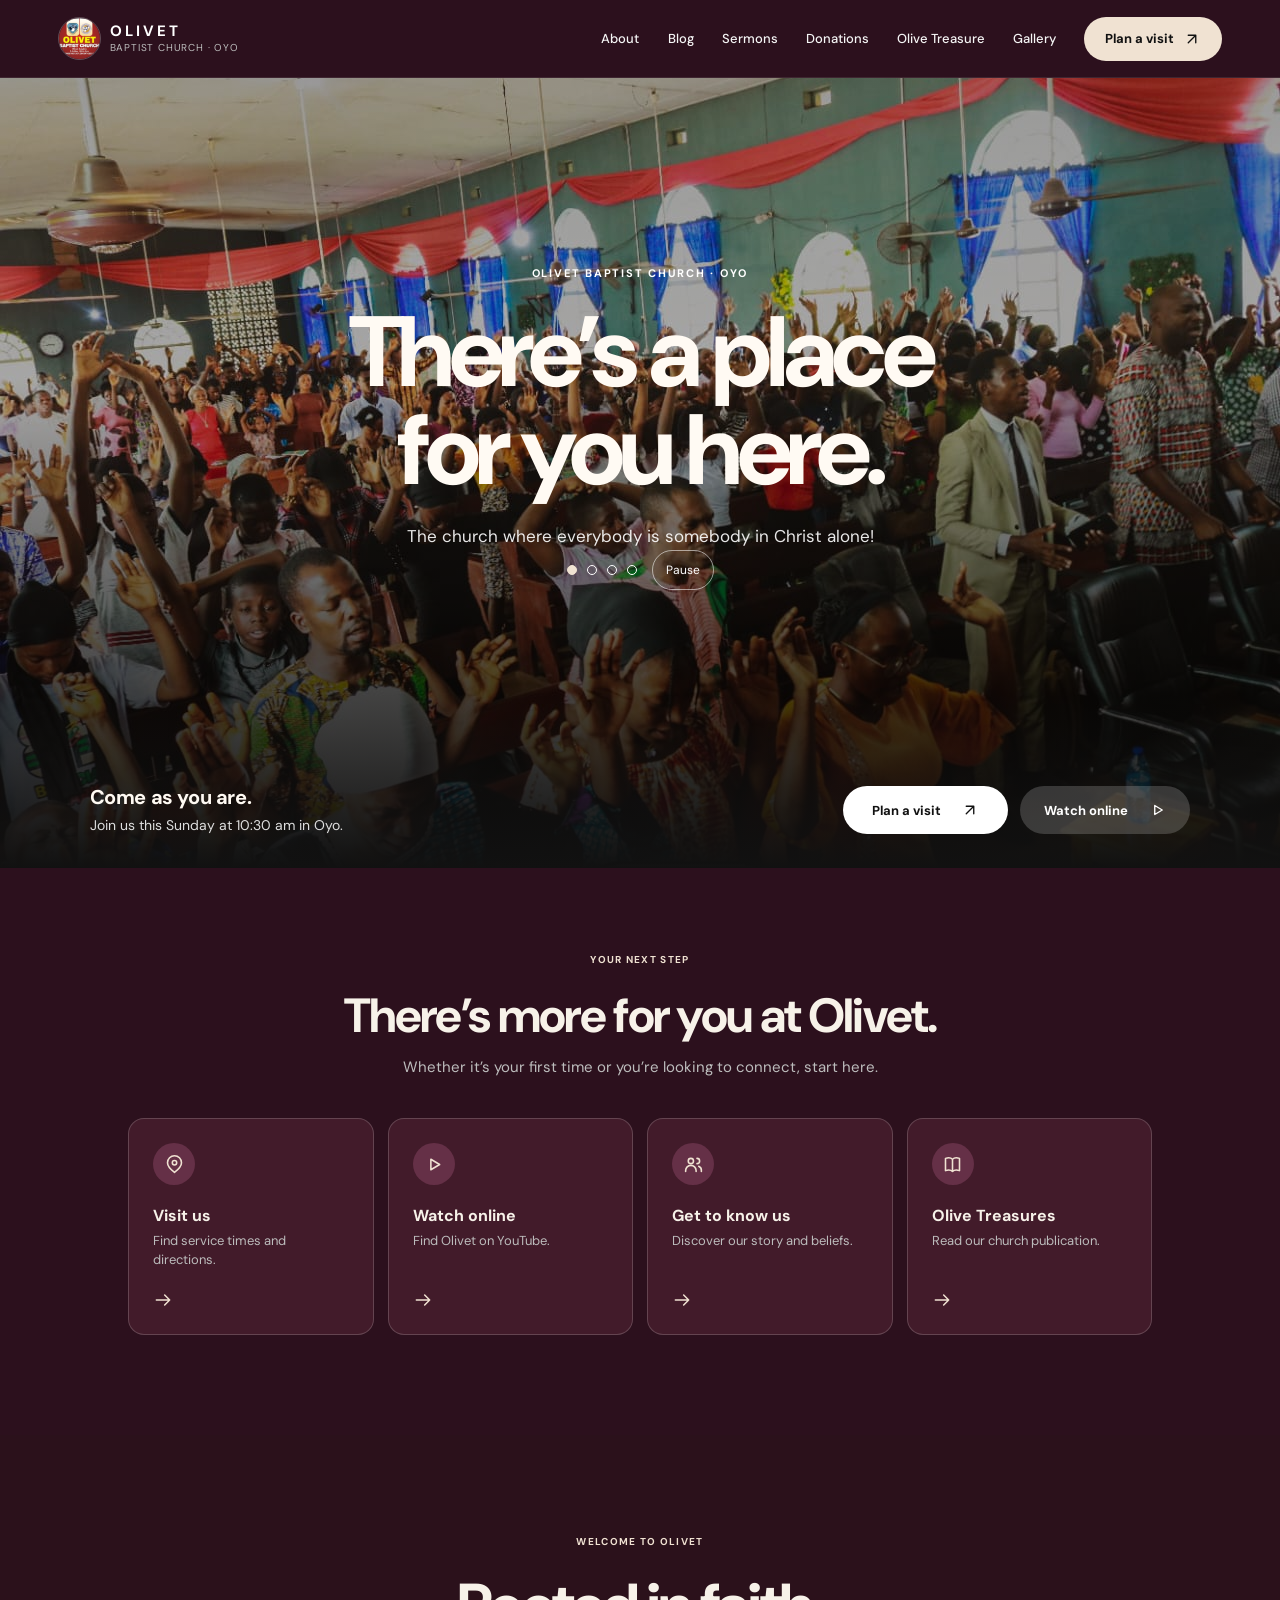
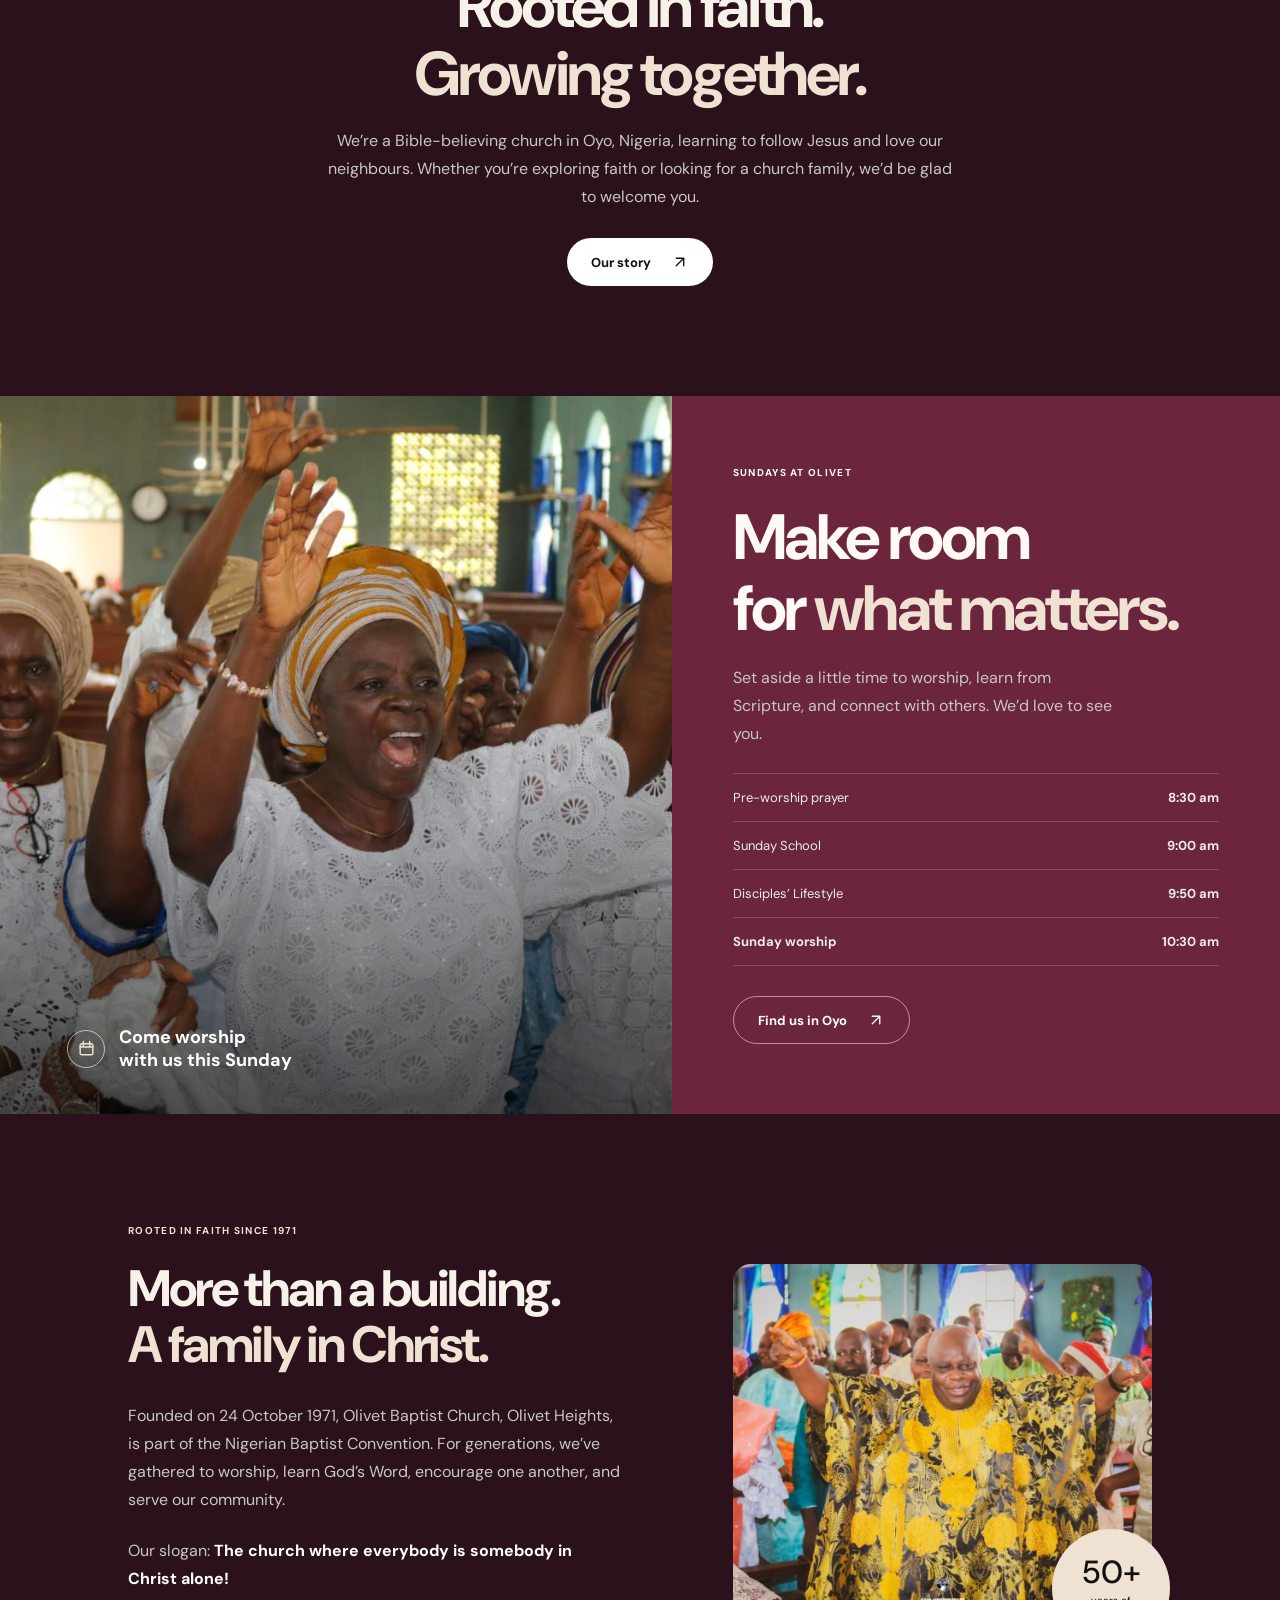
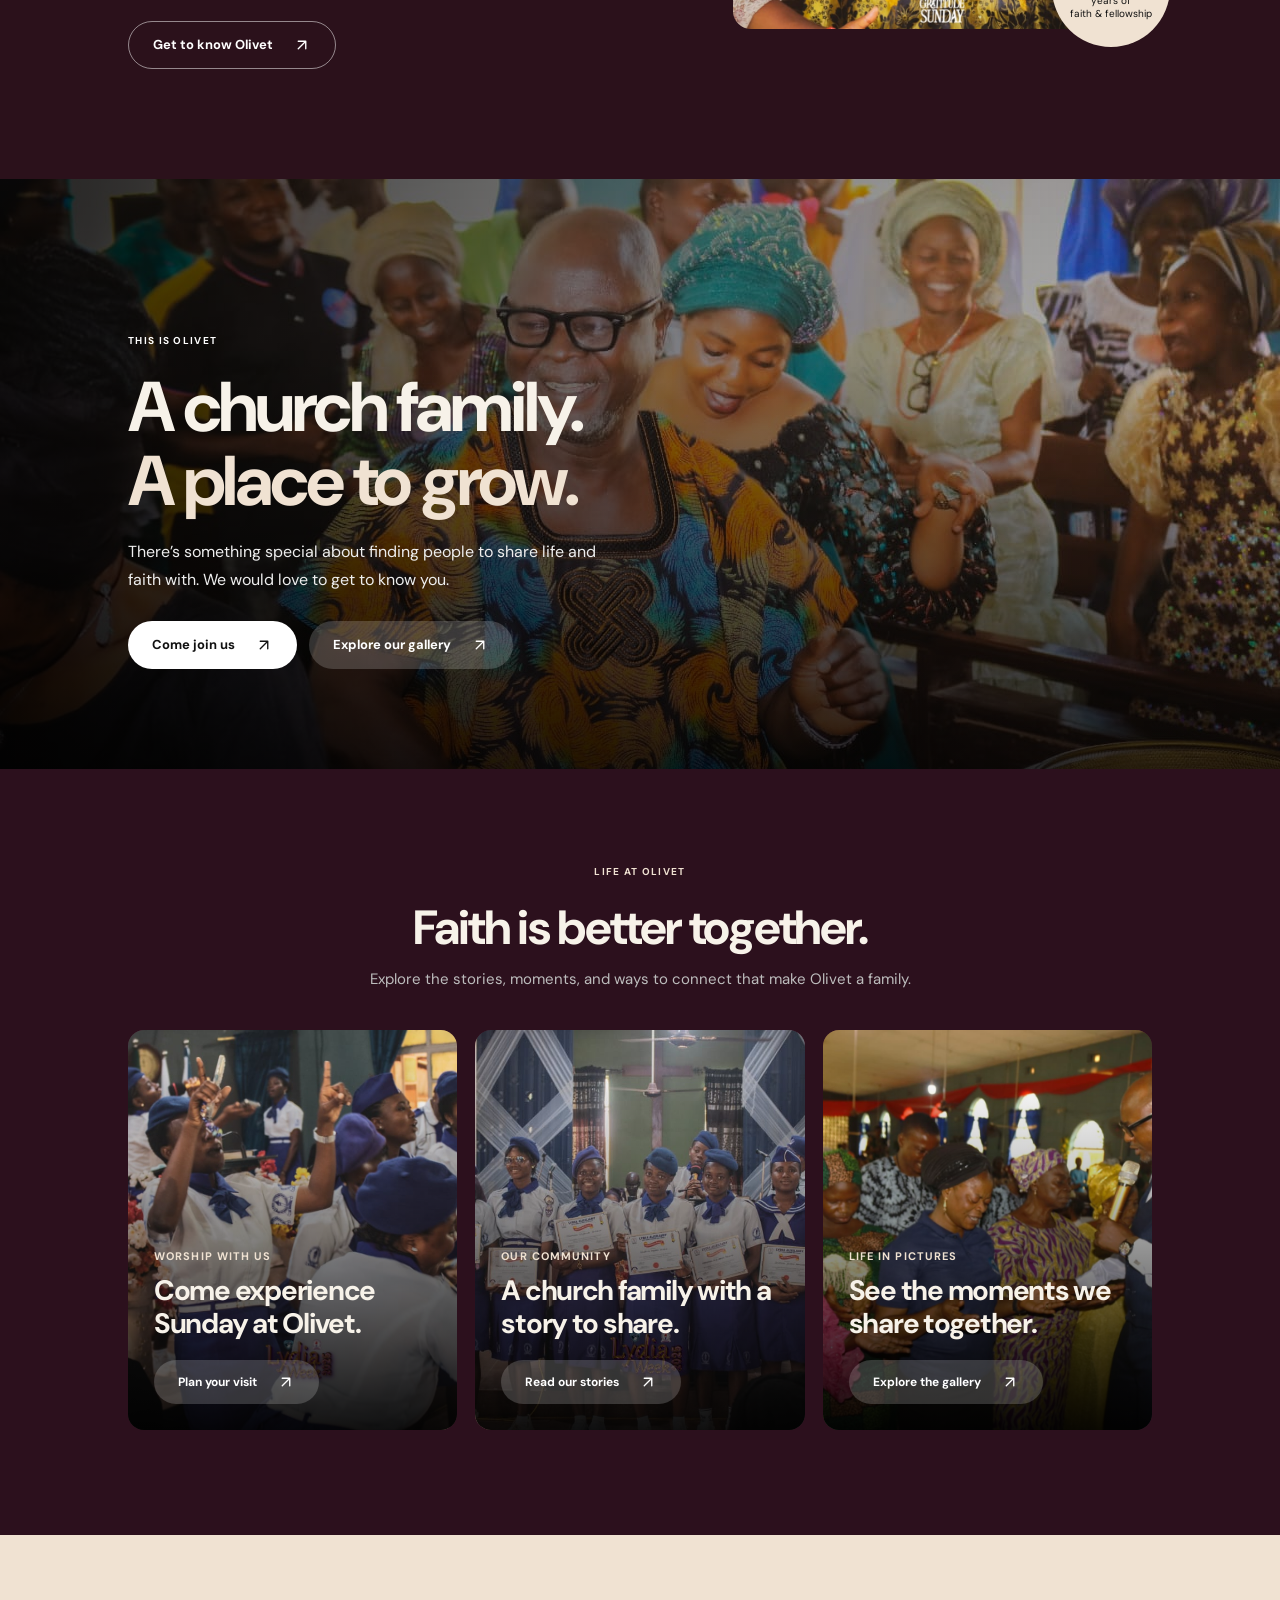
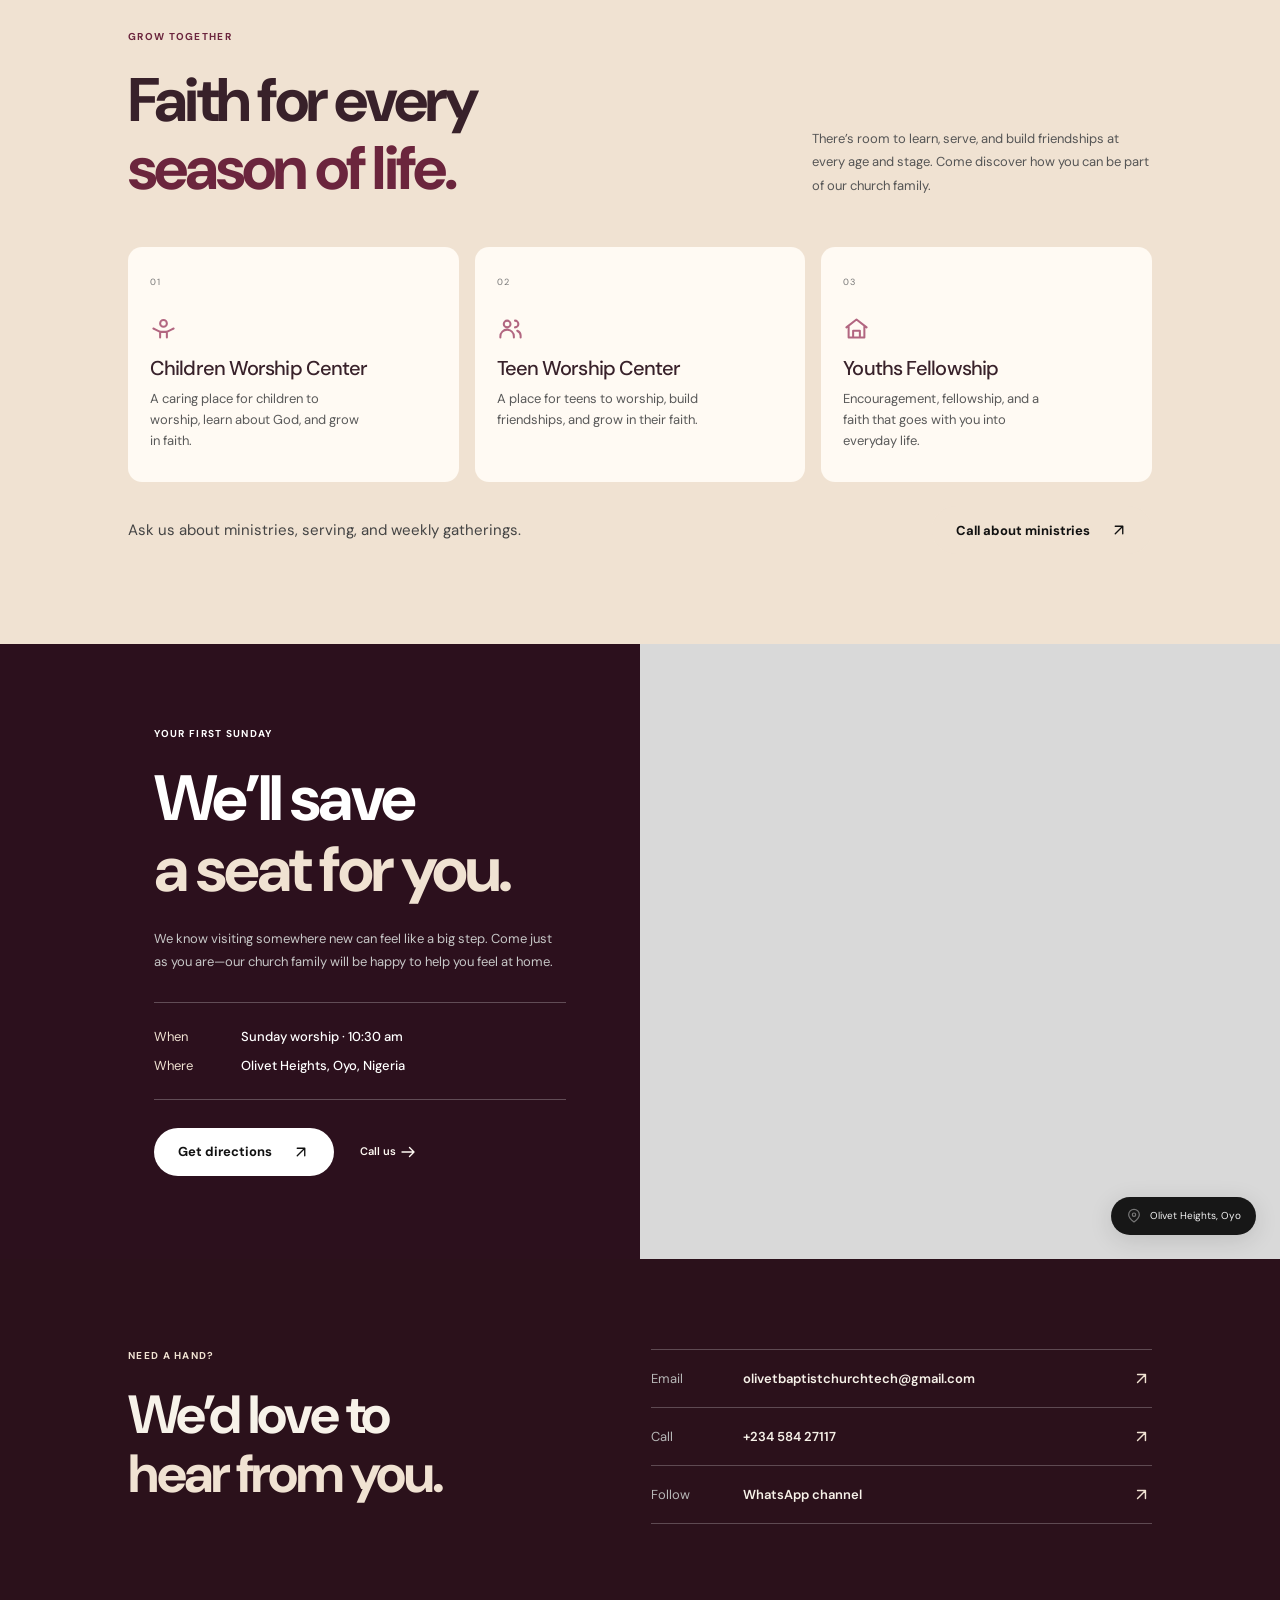
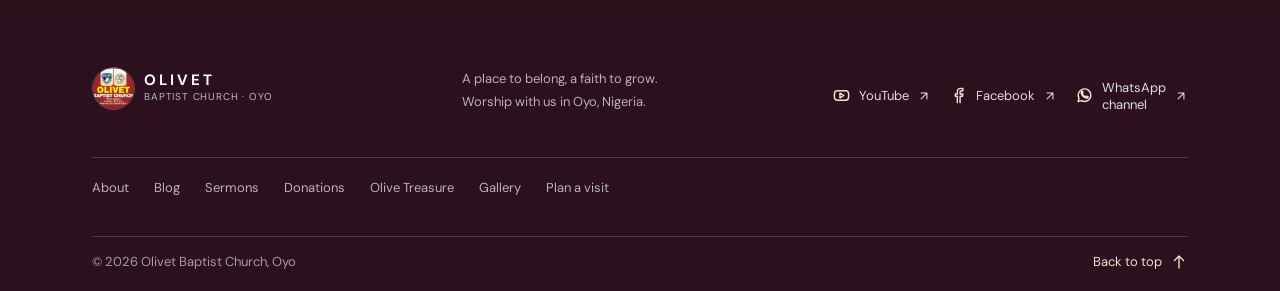
==== index.html @ 62cd2764 "Add automatic photo carousels Co-authored-by: Copilot <223556219+Copilot@users.noreply.github.com>" ====
<!doctype html>
<html lang="en">
  <head>
    <meta charset="utf-8">
    <meta name="viewport" content="width=device-width, initial-scale=1">
    <meta name="theme-color" content="#431729">
    <meta name="description" content="A place to belong and a faith to grow. Join Olivet Baptist Church, Oyo, for worship, fellowship, and the hope of Jesus Christ.">
    <title>Olivet Baptist Church | Oyo</title>
    <link rel="preconnect" href="https://fonts.googleapis.com">
    <link rel="preconnect" href="https://fonts.gstatic.com" crossorigin>
    <link href="https://fonts.googleapis.com/css2?family=DM+Sans:wght@400;500;600;700&family=Playfair+Display:wght@500;600;700&display=swap" rel="stylesheet">
    <link rel="stylesheet" href="styles.css">
    <script src="script.js" defer></script>
  </head>
  <body>
    <a class="skip-link" href="#main">Skip to content</a>
    <div class="topline">
      <p>Olivet Heights, Oyo, Nigeria</p>
      <a href="https://www.youtube.com/@olivetbaptistchurchoyo" target="_blank" rel="noreferrer">Watch us on YouTube <svg class="icon icon-arrow-up-right" viewBox="0 0 24 24" fill="none" stroke="currentColor" stroke-width="1.8" stroke-linecap="round" stroke-linejoin="round" aria-hidden="true" focusable="false"><path d="M7 17 17 7M7 7h10v10"/></svg></a>
    </div>

    <header class="site-header">
      <a class="brand" href="index.html" aria-label="Olivet Baptist Church home">
        <img class="brand-logo" src="assets/cropped-Olivetlogo.jpeg" alt="">
        <span class="brand-name"><strong>OLIVET</strong><small>BAPTIST CHURCH · OYO</small></span>
      </a>

      <button class="menu-toggle" type="button" aria-expanded="false" aria-controls="primary-navigation">
        <span class="menu-toggle-label">Menu</span>
        <span class="menu-icon" aria-hidden="true"><svg class="icon icon-menu" viewBox="0 0 24 24" fill="none" stroke="currentColor" stroke-width="1.8" stroke-linecap="round" stroke-linejoin="round" aria-hidden="true" focusable="false"><path d="M4 8h16M4 16h16"/></svg><svg class="icon icon-close" viewBox="0 0 24 24" fill="none" stroke="currentColor" stroke-width="1.8" stroke-linecap="round" stroke-linejoin="round" aria-hidden="true" focusable="false"><path d="m6 6 12 12M18 6 6 18"/></svg></span>
      </button>

      <nav class="navigation" id="primary-navigation" aria-label="Main navigation">
        <a href="about.html">About</a>
        <a href="blog.html">Blog</a>
        <a href="sermons.html">Sermons</a>
        <a href="donations.html">Donations</a>
        <a href="olive-treasure.html">Olive Treasure</a>
        <a href="gallery.html">Gallery</a>
        <a class="nav-visit" href="visit.html">Plan a visit <svg class="icon icon-arrow-up-right" viewBox="0 0 24 24" fill="none" stroke="currentColor" stroke-width="1.8" stroke-linecap="round" stroke-linejoin="round" aria-hidden="true" focusable="false"><path d="M7 17 17 7M7 7h10v10"/></svg></a>
      </nav>
    </header>

    <main id="main">
      <section class="hero" id="home" aria-labelledby="hero-title">
        <img class="hero-image is-active" src="assets/IMG-20260530-WA0041.jpg" alt="The congregation gathered in worship at Olivet Baptist Church" fetchpriority="high">
        <img class="hero-image" src="assets/IMG-20260530-WA0027-2.jpg" alt="Olivet Baptist Church members worshipping together" loading="lazy" aria-hidden="true">
        <img class="hero-image" src="assets/IMG-20260530-WA0043.jpg" alt="Church members sharing a joyful moment together" loading="lazy" aria-hidden="true">
        <img class="hero-image" src="assets/IMG-20260530-WA0036.jpg" alt="Members of Olivet Baptist Church gathered in fellowship" loading="lazy" aria-hidden="true">
        <div class="hero-shade"></div>
        <div class="hero-content">
          <p class="hero-kicker">Olivet Baptist Church · Oyo</p>
          <h1 id="hero-title">There’s a place<br>for you here.</h1>
          <p class="hero-copy">The church where everybody is somebody in Christ alone!</p>
          <div class="hero-carousel-controls" role="group" aria-label="Featured photos">
            <button type="button" class="hero-slide-button" data-hero-slide="0" aria-label="Show photo 1 of 4" aria-pressed="true"></button>
            <button type="button" class="hero-slide-button" data-hero-slide="1" aria-label="Show photo 2 of 4" aria-pressed="false"></button>
            <button type="button" class="hero-slide-button" data-hero-slide="2" aria-label="Show photo 3 of 4" aria-pressed="false"></button>
            <button type="button" class="hero-slide-button" data-hero-slide="3" aria-label="Show photo 4 of 4" aria-pressed="false"></button>
            <button type="button" class="hero-carousel-toggle" aria-label="Pause photo rotation">Pause</button>
          </div>
        </div>
        <div class="hero-bottom">
          <div class="hero-bottom-copy"><strong>Come as you are.</strong><span>Join us this Sunday at 10:30 am in Oyo.</span></div>
          <div class="hero-actions">
            <a class="button button-light" href="visit.html">Plan a visit <svg class="icon icon-arrow-up-right" viewBox="0 0 24 24" fill="none" stroke="currentColor" stroke-width="1.8" stroke-linecap="round" stroke-linejoin="round" aria-hidden="true" focusable="false"><path d="M7 17 17 7M7 7h10v10"/></svg></a>
            <a class="button button-glass" href="sermons.html">Watch online <svg class="icon icon-play" viewBox="0 0 24 24" fill="none" stroke="currentColor" stroke-width="1.8" stroke-linecap="round" stroke-linejoin="round" aria-hidden="true" focusable="false"><path d="m9 6 10 6-10 6z"/></svg></a>
          </div>
        </div>
      </section>

      <section class="next-steps section-wrap" aria-labelledby="next-steps-title">
        <div class="next-steps-heading">
          <p class="eyebrow"><span></span> Your next step</p>
          <h2 id="next-steps-title">There’s more for you at Olivet.</h2>
          <p>Whether it’s your first time or you’re looking to connect, start here.</p>
        </div>
        <div class="next-steps-grid">
          <a class="step-card" href="visit.html">
            <span class="step-icon" aria-hidden="true"><svg class="icon icon-pin" viewBox="0 0 24 24" fill="none" stroke="currentColor" stroke-width="1.8" stroke-linecap="round" stroke-linejoin="round" aria-hidden="true" focusable="false"><path d="M20 10c0 5-8 11-8 11S4 15 4 10a8 8 0 1 1 16 0Z"/><circle cx="12" cy="10" r="2.5"/></svg></span>
            <span><strong>Visit us</strong><small>Find service times and directions.</small></span>
            <svg class="icon icon-arrow-right step-arrow" viewBox="0 0 24 24" fill="none" stroke="currentColor" stroke-width="1.8" stroke-linecap="round" stroke-linejoin="round" aria-hidden="true" focusable="false"><path d="M4 12h16M14 6l6 6-6 6"/></svg>
          </a>
          <a class="step-card" href="sermons.html">
            <span class="step-icon" aria-hidden="true"><svg class="icon icon-play" viewBox="0 0 24 24" fill="none" stroke="currentColor" stroke-width="1.8" stroke-linecap="round" stroke-linejoin="round" aria-hidden="true" focusable="false"><path d="m9 6 10 6-10 6z"/></svg></span>
            <span><strong>Watch online</strong><small>Find Olivet on YouTube.</small></span>
            <svg class="icon icon-arrow-right step-arrow" viewBox="0 0 24 24" fill="none" stroke="currentColor" stroke-width="1.8" stroke-linecap="round" stroke-linejoin="round" aria-hidden="true" focusable="false"><path d="M4 12h16M14 6l6 6-6 6"/></svg>
          </a>
          <a class="step-card" href="about.html">
            <span class="step-icon" aria-hidden="true"><svg class="icon icon-users" viewBox="0 0 24 24" fill="none" stroke="currentColor" stroke-width="1.8" stroke-linecap="round" stroke-linejoin="round" aria-hidden="true" focusable="false"><circle cx="9" cy="8" r="3"/><path d="M3 20v-1a6 6 0 0 1 12 0v1M16 5a3 3 0 0 1 0 6m2 3a5 5 0 0 1 3 5v1"/></svg></span>
            <span><strong>Get to know us</strong><small>Discover our story and beliefs.</small></span>
            <svg class="icon icon-arrow-right step-arrow" viewBox="0 0 24 24" fill="none" stroke="currentColor" stroke-width="1.8" stroke-linecap="round" stroke-linejoin="round" aria-hidden="true" focusable="false"><path d="M4 12h16M14 6l6 6-6 6"/></svg>
          </a>
          <a class="step-card" href="olive-treasure.html">
            <span class="step-icon" aria-hidden="true"><svg class="icon icon-book" viewBox="0 0 24 24" fill="none" stroke="currentColor" stroke-width="1.8" stroke-linecap="round" stroke-linejoin="round" aria-hidden="true" focusable="false"><path d="M12 6c-2-2-5-2-8-1v14c3-1 6-1 8 1 2-2 5-2 8-1V5c-3-1-6-1-8 1Zm0 0v14"/></svg></span>
            <span><strong>Olive Treasures</strong><small>Read our church publication.</small></span>
            <svg class="icon icon-arrow-right step-arrow" viewBox="0 0 24 24" fill="none" stroke="currentColor" stroke-width="1.8" stroke-linecap="round" stroke-linejoin="round" aria-hidden="true" focusable="false"><path d="M4 12h16M14 6l6 6-6 6"/></svg>
          </a>
        </div>
      </section>

      <section class="welcome section-wrap" id="welcome">
        <div class="welcome-intro">
          <p class="eyebrow"><span></span> Welcome to Olivet</p>
          <h2 id="welcome-title">Rooted in faith.<br><em>Growing together.</em></h2>
        </div>
        <div class="welcome-copy">
          <p>We’re a Bible-believing church in Oyo, Nigeria, learning to follow Jesus and love our neighbours. Whether you’re exploring faith or looking for a church family, we’d be glad to welcome you.</p>
          <a class="button button-light" href="about.html">Our story <svg class="icon icon-arrow-up-right" viewBox="0 0 24 24" fill="none" stroke="currentColor" stroke-width="1.8" stroke-linecap="round" stroke-linejoin="round" aria-hidden="true" focusable="false"><path d="M7 17 17 7M7 7h10v10"/></svg></a>
        </div>
      </section>

      <section class="gather-section" id="gather">
        <div class="gather-photo">
          <img src="assets/IMG-20260530-WA0027-2.jpg" alt="Church members worshipping together" loading="lazy">
          <div class="photo-note"><span class="note-icon" aria-hidden="true"><svg class="icon icon-calendar" viewBox="0 0 24 24" fill="none" stroke="currentColor" stroke-width="1.8" stroke-linecap="round" stroke-linejoin="round" aria-hidden="true" focusable="false"><rect x="4" y="6" width="16" height="14" rx="2"/><path d="M8 3v6m8-6v6M4 10h16"/></svg></span><span>Come worship<br>with us this Sunday</span></div>
        </div>
        <div class="gather-panel">
          <p class="eyebrow eyebrow-light"><span></span> Sundays at Olivet</p>
          <h2>Make room<br>for <em>what matters.</em></h2>
          <p class="gather-description">Set aside a little time to worship, learn from Scripture, and connect with others. We’d love to see you.</p>
          <div class="schedule-list">
            <div class="schedule-row"><span>Pre-worship prayer</span><time>8:30 am</time></div>
            <div class="schedule-row"><span>Sunday School</span><time>9:00 am</time></div>
            <div class="schedule-row"><span>Disciples’ Lifestyle</span><time>9:50 am</time></div>
            <div class="schedule-row schedule-highlight"><span>Sunday worship</span><time>10:30 am</time></div>
          </div>
          <a class="button button-outline" href="visit.html">Find us in Oyo <svg class="icon icon-arrow-up-right" viewBox="0 0 24 24" fill="none" stroke="currentColor" stroke-width="1.8" stroke-linecap="round" stroke-linejoin="round" aria-hidden="true" focusable="false"><path d="M7 17 17 7M7 7h10v10"/></svg></a>
        </div>
      </section>

      <section class="about section-wrap" id="about">
        <div class="about-copy">
          <p class="eyebrow"><span></span> Rooted in faith since 1971</p>
          <h2>More than a building.<br><em>A family in Christ.</em></h2>
          <p>Founded on 24 October 1971, Olivet Baptist Church, Olivet Heights, is part of the Nigerian Baptist Convention. For generations, we’ve gathered to worship, learn God’s Word, encourage one another, and serve our community.</p>
          <p>Our slogan: <strong>The church where everybody is somebody in Christ alone!</strong></p>
          <a class="button button-outline" href="about.html">Get to know Olivet <svg class="icon icon-arrow-up-right" viewBox="0 0 24 24" fill="none" stroke="currentColor" stroke-width="1.8" stroke-linecap="round" stroke-linejoin="round" aria-hidden="true" focusable="false"><path d="M7 17 17 7M7 7h10v10"/></svg></a>
        </div>
        <div class="about-image-wrap">
          <img src="assets/IMG-20260530-WA0036.jpg" alt="Members of Olivet Baptist Church worshipping together" loading="lazy">
          <div class="since-badge"><strong>50+</strong><span>years of<br>faith &amp; fellowship</span></div>
        </div>
      </section>

      <section class="community-feature" aria-labelledby="community-feature-title">
        <div class="community-feature-image">
          <img src="assets/IMG-20260530-WA0043.jpg" alt="Church members sharing a joyful moment together" loading="lazy">
        </div>
        <div class="community-feature-content">
          <p class="eyebrow eyebrow-light"><span></span> This is Olivet</p>
          <h2 id="community-feature-title">A church family.<br><em>A place to grow.</em></h2>
          <p>There’s something special about finding people to share life and faith with. We would love to get to know you.</p>
          <div class="community-feature-actions">
            <a class="button button-light" href="visit.html">Come join us <svg class="icon icon-arrow-up-right" viewBox="0 0 24 24" fill="none" stroke="currentColor" stroke-width="1.8" stroke-linecap="round" stroke-linejoin="round" aria-hidden="true" focusable="false"><path d="M7 17 17 7M7 7h10v10"/></svg></a>
            <a class="button button-glass" href="gallery.html">Explore our gallery <svg class="icon icon-arrow-up-right" viewBox="0 0 24 24" fill="none" stroke="currentColor" stroke-width="1.8" stroke-linecap="round" stroke-linejoin="round" aria-hidden="true" focusable="false"><path d="M7 17 17 7M7 7h10v10"/></svg></a>
          </div>
        </div>
      </section>

      <section class="discover section-wrap" aria-labelledby="discover-title">
        <div class="discover-heading">
          <p class="eyebrow"><span></span> Life at Olivet</p>
          <h2 id="discover-title">Faith is better together.</h2>
          <p>Explore the stories, moments, and ways to connect that make Olivet a family.</p>
        </div>
        <div class="discover-grid">
          <article class="discover-card">
            <img src="assets/IMG-20260530-WA0029.jpg" alt="" loading="lazy">
            <div class="discover-card-content"><span>Worship with us</span><h3>Come experience Sunday at Olivet.</h3><a class="button button-glass" href="visit.html">Plan your visit <svg class="icon icon-arrow-up-right" viewBox="0 0 24 24" fill="none" stroke="currentColor" stroke-width="1.8" stroke-linecap="round" stroke-linejoin="round" aria-hidden="true" focusable="false"><path d="M7 17 17 7M7 7h10v10"/></svg></a></div>
          </article>
          <article class="discover-card">
            <img src="assets/IMG-20260530-WA0044-1.jpg" alt="" loading="lazy">
            <div class="discover-card-content"><span>Our community</span><h3>A church family with a story to share.</h3><a class="button button-glass" href="blog.html">Read our stories <svg class="icon icon-arrow-up-right" viewBox="0 0 24 24" fill="none" stroke="currentColor" stroke-width="1.8" stroke-linecap="round" stroke-linejoin="round" aria-hidden="true" focusable="false"><path d="M7 17 17 7M7 7h10v10"/></svg></a></div>
          </article>
          <article class="discover-card">
            <img src="assets/IMG-20260530-WA0030.jpg" alt="" loading="lazy">
            <div class="discover-card-content"><span>Life in pictures</span><h3>See the moments we share together.</h3><a class="button button-glass" href="gallery.html">Explore the gallery <svg class="icon icon-arrow-up-right" viewBox="0 0 24 24" fill="none" stroke="currentColor" stroke-width="1.8" stroke-linecap="round" stroke-linejoin="round" aria-hidden="true" focusable="false"><path d="M7 17 17 7M7 7h10v10"/></svg></a></div>
          </article>
        </div>
      </section>

      <section class="ministries-section" id="ministries">
        <div class="section-wrap ministries-inner">
          <div class="ministries-heading">
            <div>
              <p class="eyebrow"><span></span> Grow together</p>
              <h2>Faith for every<br><em>season of life.</em></h2>
            </div>
            <p>There’s room to learn, serve, and build friendships at every age and stage. Come discover how you can be part of our church family.</p>
          </div>
          <div class="ministry-grid">
            <article class="ministry-card"><span class="card-number">01</span><span class="card-symbol" aria-hidden="true"><svg class="icon icon-children" viewBox="0 0 24 24" fill="none" stroke="currentColor" stroke-width="1.8" stroke-linecap="round" stroke-linejoin="round" aria-hidden="true" focusable="false"><circle cx="12" cy="7.5" r="3"/><path d="M5 13l4 2v5m10-7-4 2v5M9 15h6M3 12l2 1m16-1-2 1"/></svg></span><h3>Children Worship Center</h3><p>A caring place for children to worship, learn about God, and grow in faith.</p></article>
            <article class="ministry-card"><span class="card-number">02</span><span class="card-symbol" aria-hidden="true"><svg class="icon icon-users" viewBox="0 0 24 24" fill="none" stroke="currentColor" stroke-width="1.8" stroke-linecap="round" stroke-linejoin="round" aria-hidden="true" focusable="false"><circle cx="9" cy="8" r="3"/><path d="M3 20v-1a6 6 0 0 1 12 0v1M16 5a3 3 0 0 1 0 6m2 3a5 5 0 0 1 3 5v1"/></svg></span><h3>Teen Worship Center</h3><p>A place for teens to worship, build friendships, and grow in their faith.</p></article>
            <article class="ministry-card"><span class="card-number">03</span><span class="card-symbol" aria-hidden="true"><svg class="icon icon-home" viewBox="0 0 24 24" fill="none" stroke="currentColor" stroke-width="1.8" stroke-linecap="round" stroke-linejoin="round" aria-hidden="true" focusable="false"><path d="m3 11 9-7 9 7M5 10v10h14V10M9 20v-6h6v6"/></svg></span><h3>Youths Fellowship</h3><p>Encouragement, fellowship, and a faith that goes with you into everyday life.</p></article>
          </div>
          <div class="ministry-inquiry"><p class="ministry-footnote">Ask us about ministries, serving, and weekly gatherings.</p><a class="button button-dark" href="tel:+23458427117">Call about ministries <svg class="icon icon-arrow-up-right" viewBox="0 0 24 24" fill="none" stroke="currentColor" stroke-width="1.8" stroke-linecap="round" stroke-linejoin="round" aria-hidden="true" focusable="false"><path d="M7 17 17 7M7 7h10v10"/></svg></a></div>
        </div>
      </section>

      <section class="visit-section" id="visit">
        <div class="visit-content">
          <p class="eyebrow eyebrow-light"><span></span> Your first Sunday</p>
          <h2>We’ll save<br><em>a seat for you.</em></h2>
          <p>We know visiting somewhere new can feel like a big step. Come just as you are—our church family will be happy to help you feel at home.</p>
          <div class="visit-details">
            <div><span class="detail-label">When</span><strong>Sunday worship · 10:30 am</strong></div>
            <div><span class="detail-label">Where</span><strong>Olivet Heights, Oyo, Nigeria</strong></div>
          </div>
          <div class="visit-actions">
            <a class="button button-light" href="https://www.google.com/maps/dir/?api=1&destination=7.8212125%2C3.9216406" target="_blank" rel="noreferrer">Get directions <svg class="icon icon-arrow-up-right" viewBox="0 0 24 24" fill="none" stroke="currentColor" stroke-width="1.8" stroke-linecap="round" stroke-linejoin="round" aria-hidden="true" focusable="false"><path d="M7 17 17 7M7 7h10v10"/></svg></a>
            <a class="text-link text-link-light" href="tel:+23458427117">Call us <svg class="icon icon-arrow-right" viewBox="0 0 24 24" fill="none" stroke="currentColor" stroke-width="1.8" stroke-linecap="round" stroke-linejoin="round" aria-hidden="true" focusable="false"><path d="M4 12h16M14 6l6 6-6 6"/></svg></a>
          </div>
        </div>
        <div class="visit-map">
          <iframe title="Map showing Olivet Baptist Church in Oyo, Nigeria" src="https://maps.google.com/maps?q=7.8212125%2C3.9216406&t=&z=15&ie=UTF8&iwloc=&output=embed" loading="lazy" referrerpolicy="no-referrer-when-downgrade"></iframe>
          <span class="map-label"><svg class="icon icon-pin" viewBox="0 0 24 24" fill="none" stroke="currentColor" stroke-width="1.8" stroke-linecap="round" stroke-linejoin="round" aria-hidden="true" focusable="false"><path d="M20 10c0 5-8 11-8 11S4 15 4 10a8 8 0 1 1 16 0Z"/><circle cx="12" cy="10" r="2.5"/></svg> Olivet Heights, Oyo</span>
        </div>
      </section>

      <section class="contact-strip section-wrap">
        <div><p class="eyebrow"><span></span> Need a hand?</p><h2>We’d love to<br><em>hear from you.</em></h2></div>
        <div class="contact-options">
          <a href="mailto:olivetbaptistchurchtech@gmail.com"><span class="contact-label">Email</span><strong>olivetbaptistchurchtech@gmail.com</strong><svg class="icon icon-arrow-up-right contact-arrow" viewBox="0 0 24 24" fill="none" stroke="currentColor" stroke-width="1.8" stroke-linecap="round" stroke-linejoin="round" aria-hidden="true" focusable="false"><path d="M7 17 17 7M7 7h10v10"/></svg></a>
          <a href="tel:+23458427117"><span class="contact-label">Call</span><strong>+234 584 27117</strong><svg class="icon icon-arrow-up-right contact-arrow" viewBox="0 0 24 24" fill="none" stroke="currentColor" stroke-width="1.8" stroke-linecap="round" stroke-linejoin="round" aria-hidden="true" focusable="false"><path d="M7 17 17 7M7 7h10v10"/></svg></a>
          <a href="https://whatsapp.com/channel/0029Vb96XgZEquiRtHZphS29" target="_blank" rel="noreferrer"><span class="contact-label">Follow</span><strong>WhatsApp channel</strong><svg class="icon icon-arrow-up-right contact-arrow" viewBox="0 0 24 24" fill="none" stroke="currentColor" stroke-width="1.8" stroke-linecap="round" stroke-linejoin="round" aria-hidden="true" focusable="false"><path d="M7 17 17 7M7 7h10v10"/></svg></a>
        </div>
      </section>
    </main>

    <footer class="site-footer">
      <div class="footer-main">
        <a class="brand brand-footer" href="index.html" aria-label="Olivet Baptist Church home">
          <img class="brand-logo" src="assets/cropped-Olivetlogo.jpeg" alt="">
          <span class="brand-name"><strong>OLIVET</strong><small>BAPTIST CHURCH · OYO</small></span>
        </a>
        <p>A place to belong, a faith to grow.<br>Worship with us in Oyo, Nigeria.</p>
        <div class="footer-socials" aria-label="Social media">
          <a href="https://www.youtube.com/@olivetbaptistchurchoyo" target="_blank" rel="noreferrer"><svg class="icon icon-youtube social-icon" viewBox="0 0 24 24" fill="none" stroke="currentColor" stroke-width="1.8" stroke-linecap="round" stroke-linejoin="round" aria-hidden="true" focusable="false"><rect x="3" y="6" width="18" height="12" rx="4"/><path d="m10 9 5 3-5 3z"/></svg><span>YouTube</span> <svg class="icon icon-arrow-up-right" viewBox="0 0 24 24" fill="none" stroke="currentColor" stroke-width="1.8" stroke-linecap="round" stroke-linejoin="round" aria-hidden="true" focusable="false"><path d="M7 17 17 7M7 7h10v10"/></svg></a>
          <a href="https://www.facebook.com/share/p/1FdBsMkZnK/" target="_blank" rel="noreferrer"><svg class="icon icon-facebook social-icon" viewBox="0 0 24 24" fill="none" stroke="currentColor" stroke-width="1.8" stroke-linecap="round" stroke-linejoin="round" aria-hidden="true" focusable="false"><path d="M14 21v-8h3l.5-3H14V8c0-1 .5-2 2-2h1.5V3H15c-3 0-4.5 1.8-4.5 4.6V10H8v3h2.5v8"/></svg><span>Facebook</span> <svg class="icon icon-arrow-up-right" viewBox="0 0 24 24" fill="none" stroke="currentColor" stroke-width="1.8" stroke-linecap="round" stroke-linejoin="round" aria-hidden="true" focusable="false"><path d="M7 17 17 7M7 7h10v10"/></svg></a>
          <a href="https://whatsapp.com/channel/0029Vb96XgZEquiRtHZphS29" target="_blank" rel="noreferrer"><svg class="icon icon-whatsapp social-icon" viewBox="0 0 24 24" fill="none" stroke="currentColor" stroke-width="1.8" stroke-linecap="round" stroke-linejoin="round" aria-hidden="true" focusable="false"><path d="M20 11.5a8 8 0 0 1-12 7l-4 1 1-4a8 8 0 1 1 15-4Z"/><path d="M9 8.5c.3 2.5 2.2 4.4 4.7 5.3l1.3-1 1.5.8c.1.8-.6 1.6-1.6 1.6-3.6-.4-6.7-3.5-7.1-7.1 0-.9.7-1.6 1.5-1.6l.8 1.5Z"/></svg><span>WhatsApp channel</span> <svg class="icon icon-arrow-up-right" viewBox="0 0 24 24" fill="none" stroke="currentColor" stroke-width="1.8" stroke-linecap="round" stroke-linejoin="round" aria-hidden="true" focusable="false"><path d="M7 17 17 7M7 7h10v10"/></svg></a>
        </div>
        <nav class="footer-pages" aria-label="Pages">
          <a href="about.html">About</a><a href="blog.html">Blog</a><a href="sermons.html">Sermons</a><a href="donations.html">Donations</a><a href="olive-treasure.html">Olive Treasure</a><a href="gallery.html">Gallery</a><a href="visit.html">Plan a visit</a>
        </nav>
      </div>
      <div class="footer-bottom"><span>© <span id="current-year">2026</span> Olivet Baptist Church, Oyo</span><a href="#home">Back to top <svg class="icon icon-arrow-up" viewBox="0 0 24 24" fill="none" stroke="currentColor" stroke-width="1.8" stroke-linecap="round" stroke-linejoin="round" aria-hidden="true" focusable="false"><path d="M12 20V4m-6 6 6-6 6 6"/></svg></a></div>
    </footer>
  </body>
</html>
---- styles.css ----
:root {
  color-scheme: light;
  --paper: #f7f2e9;
  --paper-deep: #eee4d8;
  --ink: #38212a;
  --ink-soft: #614a50;
  --green: #6b253d;
  --green-deep: #431729;
  --lime: #f0e2d2;
  --clay: #8c4056;
  --white: #fffaf3;
  --serif: "Playfair Display", Georgia, serif;
  --sans: "DM Sans", Arial, sans-serif;
}

* { box-sizing: border-box; }

html { scroll-behavior: smooth; scroll-padding-top: 86px; }

body {
  margin: 0;
  background: var(--paper);
  color: var(--ink);
  font-family: var(--sans);
  -webkit-font-smoothing: antialiased;
}

a { color: inherit; text-decoration: none; }

button, a { -webkit-tap-highlight-color: transparent; }

img { display: block; max-width: 100%; }

.skip-link {
  position: absolute;
  z-index: 20;
  top: 8px;
  left: 8px;
  padding: 12px 16px;
  transform: translateY(-150%);
  background: var(--white);
  color: var(--ink);
}

.skip-link:focus { transform: translateY(0); }

.topline {
  display: flex;
  min-height: 34px;
  align-items: center;
  justify-content: space-between;
  padding: 0 7.2%;
  background: var(--green-deep);
  color: #e7e9dd;
  font-size: 10px;
  letter-spacing: .08em;
}

.topline p { margin: 0; }
.topline a { color: var(--lime); }
.topline a span { padding-left: 4px; }

.site-header {
  position: relative;
  z-index: 10;
  display: flex;
  height: 82px;
  align-items: center;
  justify-content: space-between;
  padding: 0 7.2%;
  background: var(--paper);
}

.brand { display: inline-flex; align-items: center; gap: 10px; }

.brand-mark { display: grid; width: 40px; height: 40px; place-items: center; color: var(--green); }
.brand-mark svg { width: 100%; }
.brand-logo { width: 44px; height: 44px; border-radius: 50%; object-fit: cover; }

.brand-name { display: flex; flex-direction: column; gap: 2px; }
.brand-name strong { font-size: 17px; letter-spacing: .15em; line-height: 1; }
.brand-name small { font-size: 8px; letter-spacing: .15em; }

.navigation { display: flex; height: 100%; align-items: center; gap: clamp(20px, 3vw, 46px); }
.navigation a { font-size: 12px; font-weight: 600; transition: color .2s ease; }
.navigation a:hover, .footer-socials a:hover { color: var(--clay); }
.navigation .nav-visit { padding: 13px 18px; border: 1px solid #c9c8b9; }
.nav-visit span { margin-left: 9px; color: var(--clay); }

.menu-toggle { display: none; }

.hero {
  position: relative;
  display: flex;
  min-height: min(660px, calc(100svh - 116px));
  align-items: center;
  overflow: hidden;
  background: var(--green-deep);
  color: var(--white);
}

.hero-image, .hero-shade { position: absolute; inset: 0; width: 100%; height: 100%; }
.hero-image { object-fit: cover; object-position: center 42%; }
.hero-shade { background: linear-gradient(90deg, rgba(51, 15, 30, .91) 0%, rgba(67, 23, 41, .78) 42%, rgba(67, 23, 41, .12) 100%), linear-gradient(0deg, rgba(51, 15, 30, .3), transparent 45%); }

.hero-content { position: relative; z-index: 1; width: min(660px, 70%); padding: 85px 0 105px 12.5%; }

.eyebrow {
  display: flex;
  align-items: center;
  gap: 10px;
  margin: 0 0 24px;
  color: var(--clay);
  font-size: 10px;
  font-weight: 700;
  letter-spacing: .16em;
  text-transform: uppercase;
}

.eyebrow > span { display: none; }
.eyebrow-light { color: var(--lime); }

h1, h2, h3, p { margin-top: 0; }

h1, h2 {
  font-family: var(--serif);
  font-weight: 500;
  letter-spacing: -.035em;
}

.hero h1 { margin-bottom: 22px; font-size: clamp(50px, 7vw, 92px); line-height: 1.02; }
h1 em, h2 em { color: var(--lime); font-weight: 500; }

.hero-copy { max-width: 400px; margin-bottom: 32px; color: rgba(255,255,255,.82); font-size: 15px; line-height: 1.8; }
.hero-actions, .visit-actions { display: flex; align-items: center; gap: 26px; }

.button {
  display: inline-flex;
  min-height: 49px;
  align-items: center;
  justify-content: center;
  gap: 24px;
  padding: 0 20px;
  font-size: 11px;
  font-weight: 700;
  transition: background .2s ease, color .2s ease, border-color .2s ease;
}

.button-light { background: var(--lime); color: var(--ink); }
.button-light:hover { background: var(--white); }
.button span { font-size: 15px; }

.text-link { font-size: 11px; font-weight: 600; }
.text-link span { margin-left: 9px; font-size: 12px; }
.text-link-light { color: var(--white); }
.text-link-light:hover { color: var(--lime); }

.hero-caption {
  position: absolute;
  right: 7.2%;
  bottom: 42px;
  display: flex;
  align-items: center;
  gap: 10px;
  color: rgba(255,255,255,.8);
  font-size: 9px;
  letter-spacing: .15em;
  text-transform: uppercase;
}

.caption-rule { width: 35px; height: 1px; background: var(--lime); }

.section-wrap { padding-right: 12.5%; padding-left: 12.5%; }

.welcome {
  display: grid;
  grid-template-columns: 1fr 1fr;
  gap: 8%;
  align-items: end;
  padding-top: 112px;
  padding-bottom: 110px;
}

.welcome h2, .gather-panel h2, .about h2, .ministries-heading h2, .visit-content h2, .contact-strip h2 {
  margin-bottom: 0;
  font-size: clamp(42px, 5vw, 65px);
  line-height: 1.1;
}

.welcome h2 em, .about h2 em, .ministries-heading h2 em, .contact-strip h2 em { color: var(--clay); }
.welcome-copy { max-width: 430px; padding-bottom: 5px; }
.welcome-copy p, .about-copy > p:not(.eyebrow) { margin-bottom: 23px; color: #58635a; font-size: 14px; line-height: 1.9; }
.underlined-link { display: inline-flex; align-items: center; gap: 22px; padding-bottom: 7px; border-bottom: 1px solid #989a81; font-size: 11px; font-weight: 700; }
.underlined-link span { color: var(--clay); font-size: 17px; transition: transform .2s ease; }
.underlined-link:hover span { transform: translateX(4px); }

.gather-section { display: grid; min-height: 620px; grid-template-columns: 1fr 1fr; background: var(--green); }
.gather-photo { position: relative; min-height: 620px; overflow: hidden; }
.gather-photo > img { width: 100%; height: 100%; position: absolute; inset: 0; object-fit: cover; object-position: center; }
.gather-photo::after { position: absolute; inset: 0; background: linear-gradient(0deg, rgba(51, 15, 30, .48), transparent 45%); content: ""; }
.photo-note { position: absolute; z-index: 1; bottom: 43px; left: 10%; display: flex; align-items: center; gap: 14px; color: white; font-family: var(--serif); font-size: 19px; line-height: 1.25; }
.note-icon { display: grid; width: 38px; height: 38px; place-items: center; border: 1px solid rgba(255,255,255,.6); border-radius: 50%; color: var(--lime); font-size: 19px; }

.gather-panel { align-self: center; max-width: 600px; padding: 78px 12.5%; color: var(--white); }
.gather-panel h2 { font-size: clamp(42px, 4.5vw, 60px); }
.gather-description { max-width: 380px; margin: 20px 0 25px; color: rgba(255,255,255,.72); font-size: 13px; line-height: 1.8; }
.schedule-list { margin-bottom: 27px; border-top: 1px solid rgba(255,255,255,.2); }
.schedule-row { display: flex; justify-content: space-between; gap: 15px; padding: 13px 0; border-bottom: 1px solid rgba(255,255,255,.2); color: rgba(255,255,255,.82); font-size: 11px; }
.schedule-row time { white-space: nowrap; color: var(--lime); font-weight: 700; }
.schedule-highlight { color: white; font-weight: 700; }
.button-outline { border: 1px solid rgba(255,255,255,.48); color: white; }
.button-outline:hover { border-color: var(--lime); background: var(--lime); color: var(--ink); }

.about { display: grid; grid-template-columns: 1fr .85fr; gap: 11%; align-items: center; padding-top: 125px; padding-bottom: 125px; }
.about-copy { max-width: 500px; }
.about-copy h2 { margin-bottom: 28px; font-size: clamp(38px, 4vw, 56px); }
.about-copy strong { color: var(--green); }
.about-image-wrap { position: relative; padding: 0 0 27px 27px; }
.about-image-wrap::before { position: absolute; z-index: 0; inset: 27px 27px 0 0; border: 1px solid #c7bca7; content: ""; }
.about-image-wrap img { position: relative; z-index: 1; width: 100%; aspect-ratio: 4 / 4.7; object-fit: cover; }
.since-badge { position: absolute; z-index: 2; right: -25px; bottom: 8px; display: flex; width: 118px; height: 118px; flex-direction: column; align-items: center; justify-content: center; border-radius: 50%; background: var(--clay); color: white; text-align: center; }
.since-badge strong { font-family: var(--serif); font-size: 33px; font-weight: 500; line-height: 1; }
.since-badge span { margin-top: 6px; font-size: 9px; line-height: 1.3; }

.ministries-section { background: var(--paper-deep); }
.ministries-inner { padding-top: 105px; padding-bottom: 100px; }
.ministries-heading { display: flex; align-items: end; justify-content: space-between; gap: 10%; margin-bottom: 45px; }
.ministries-heading h2 { font-size: clamp(42px, 4.8vw, 62px); }
.ministries-heading > p { max-width: 340px; margin-bottom: 5px; color: #58635a; font-size: 13px; line-height: 1.8; }
.ministry-grid { display: grid; grid-template-columns: repeat(3, 1fr); border-top: 1px solid #c8c0b1; border-bottom: 1px solid #c8c0b1; }
.ministry-card { position: relative; min-height: 230px; padding: 26px 23px 24px 0; }
.ministry-card + .ministry-card { padding-left: 23px; border-left: 1px solid #c8c0b1; }
.card-number { color: #878875; font-size: 9px; letter-spacing: .1em; }
.card-symbol { display: block; margin: 22px 0 13px; color: var(--clay); font-size: 22px; }
.ministry-card h3 { margin-bottom: 8px; font-family: var(--serif); font-size: 21px; font-weight: 500; }
.ministry-card p { max-width: 210px; margin-bottom: 0; color: #667068; font-size: 11px; line-height: 1.7; }
.ministry-footnote { margin: 18px 0 0; color: #70746a; font-size: 10px; }

.visit-section { display: grid; min-height: 520px; grid-template-columns: 1fr 1fr; background: var(--green-deep); color: white; }
.visit-content { align-self: center; max-width: 630px; padding: 83px 12.5% 83px 24%; }
.visit-content h2 { font-size: clamp(44px, 5vw, 65px); }
.visit-content > p:not(.eyebrow) { max-width: 400px; margin: 22px 0 28px; color: rgba(255,255,255,.76); font-size: 13px; line-height: 1.8; }
.visit-details { margin-bottom: 28px; padding: 19px 0; border-top: 1px solid rgba(255,255,255,.2); border-bottom: 1px solid rgba(255,255,255,.2); }
.visit-details > div { display: grid; grid-template-columns: 72px 1fr; gap: 15px; padding: 6px 0; font-size: 11px; }
.detail-label { color: var(--lime); }
.visit-details strong { font-weight: 500; }
.visit-map { position: relative; min-height: 520px; background: #dcdacb; }
.visit-map iframe { display: block; width: 100%; height: 100%; min-height: 520px; border: 0; filter: grayscale(.8) sepia(.13); }
.map-label { position: absolute; right: 24px; bottom: 24px; padding: 11px 15px; background: var(--paper); color: var(--ink); font-size: 10px; box-shadow: 0 5px 25px rgba(0,0,0,.12); }
.map-label span { margin-right: 7px; color: var(--clay); }

.contact-strip { display: grid; grid-template-columns: .8fr 1fr; gap: 12%; padding-top: 95px; padding-bottom: 100px; }
.contact-strip h2 { font-size: clamp(38px, 4.2vw, 56px); }
.contact-options { align-self: center; border-top: 1px solid #ccc6b7; }
.contact-options a { position: relative; display: grid; grid-template-columns: 80px 1fr 20px; align-items: center; gap: 12px; min-height: 58px; border-bottom: 1px solid #ccc6b7; }
.contact-label { color: #777a6e; font-size: 10px; }
.contact-options strong { overflow-wrap: anywhere; font-size: 11px; font-weight: 600; }
.contact-arrow { color: var(--clay); }

.site-footer { padding: 48px 7.2% 20px; background: var(--green-deep); color: white; }
.footer-main { display: grid; grid-template-columns: 1fr 1fr 1fr; align-items: start; gap: 30px; padding-bottom: 40px; }
.brand-footer { color: white; }
.brand-footer .brand-mark { color: var(--lime); }
.footer-main > p { color: rgba(255,255,255,.67); font-size: 11px; line-height: 1.8; }
.footer-socials { display: flex; justify-content: flex-end; gap: 18px; padding-top: 12px; }
.footer-socials a { color: rgba(255,255,255,.86); font-size: 10px; transition: color .2s ease; }
.footer-socials a span { color: var(--lime); }
.footer-pages { display: flex; grid-column: 1 / -1; flex-wrap: wrap; gap: 12px 25px; padding-top: 21px; border-top: 1px solid rgba(255,255,255,.2); }
.footer-pages a { color: rgba(255,255,255,.68); font-size: 10px; }
.footer-pages a:hover { color: var(--lime); }
.footer-bottom { display: flex; justify-content: space-between; padding-top: 16px; border-top: 1px solid rgba(255,255,255,.2); color: rgba(255,255,255,.58); font-size: 9px; }
.footer-bottom a { color: var(--lime); }

:focus-visible { outline: 2px solid var(--clay); outline-offset: 4px; }

/* Secondary pages */
.page-hero {
  position: relative;
  display: flex;
  min-height: 410px;
  align-items: center;
  overflow: hidden;
  background-color: var(--green-deep);
  background-position: center;
  background-size: cover;
  color: white;
}

.page-hero::before { position: absolute; inset: 0; background: linear-gradient(90deg, rgba(17,40,29,.9), rgba(17,40,29,.38)), linear-gradient(0deg, rgba(17,40,29,.35), transparent 55%); content: ""; }
.page-hero-about { background-image: url("assets/IMG-20260530-WA0030.jpg"); }
.page-hero-blog { background-image: url("assets/IMG-20260530-WA0041.jpg"); }
.page-hero-sermons { background-image: url("assets/IMG-20260530-WA0029.jpg"); }
.page-hero-giving { background-image: url("assets/IMG-20260530-WA0036.jpg"); }
.page-hero-treasure { background-image: url("assets/IMG-20260530-WA0042.jpg"); }
.page-hero-gallery { background-image: url("assets/IMG-20260530-WA0043.jpg"); }
.page-hero-visit { background-image: url("assets/IMG-20260530-WA0044-1.jpg"); }
.page-hero-content { position: relative; z-index: 1; width: min(760px, 85%); padding: 82px 0 90px 12.5%; }
.page-hero h1 { margin-bottom: 17px; font-size: clamp(54px, 7vw, 82px); line-height: 1.03; }
.page-hero-content > p:not(.eyebrow) { max-width: 470px; margin-bottom: 0; color: rgba(255,255,255,.83); font-size: 14px; line-height: 1.8; }
.page-hero-content .button { margin-top: 24px; }

.story-section { display: grid; grid-template-columns: 1.1fr .8fr; gap: 11%; align-items: center; padding-top: 105px; padding-bottom: 110px; }
.story-copy { max-width: 620px; }
.story-copy h2, .belief-inner h2, .history-section h2, .ministry-cta h2, .section-heading-row h2, .media-page-intro h2, .giving-intro h2, .treasure-intro h2, .visit-welcome h2, .other-gatherings h2, .visit-contact-inner h2 { margin-bottom: 23px; font-size: clamp(40px, 5vw, 61px); line-height: 1.1; }
.story-copy h2 em, .history-section h2 em, .ministry-cta h2 em, .section-heading-row h2 em, .media-page-intro h2 em, .giving-intro h2 em, .treasure-intro h2 em, .visit-welcome h2 em, .other-gatherings h2 em { color: var(--clay); }
.story-copy > p:not(.eyebrow) { margin-bottom: 18px; color: #58635a; font-size: 13px; line-height: 1.9; }
.story-copy .underlined-link { margin-top: 7px; }
.story-photo { position: relative; padding: 0 0 25px 25px; }
.story-photo::before { position: absolute; inset: 25px 25px 0 0; border: 1px solid #c7bca7; content: ""; }
.story-photo img { position: relative; width: 100%; aspect-ratio: 4 / 4.7; object-fit: cover; }
.story-photo-caption { position: absolute; right: 0; bottom: 0; padding: 10px 15px; background: var(--clay); color: white; font-size: 10px; letter-spacing: .08em; text-transform: uppercase; }

.belief-band, .visit-contact-band { background: var(--green-deep); color: white; }
.belief-inner { padding-top: 80px; padding-bottom: 83px; }
.belief-inner h2 { margin-bottom: 20px; }
.belief-inner h2 em, .visit-contact-inner h2 em { color: var(--lime); }
.belief-inner > p:not(.eyebrow) { max-width: 650px; margin-bottom: 0; color: rgba(255,255,255,.73); font-size: 13px; line-height: 1.9; }
.belief-inner .button { margin-top: 25px; }

.history-section { display: grid; grid-template-columns: .8fr 1.2fr; gap: 10%; padding-top: 100px; padding-bottom: 100px; }
.history-details { display: grid; grid-template-columns: 1fr 1fr; gap: 25px; }
.history-details article { padding-top: 20px; border-top: 1px solid #c8c0b1; }
.history-year { color: var(--clay); font-family: var(--serif); font-size: 31px; }
.history-details h3 { margin: 15px 0 9px; font-family: var(--serif); font-size: 20px; font-weight: 500; }
.history-details p { max-width: 240px; margin-bottom: 0; color: #667068; font-size: 11px; line-height: 1.8; }
.ministry-cta { display: flex; align-items: end; justify-content: space-between; gap: 30px; padding-top: 64px; padding-bottom: 72px; border-top: 1px solid #d5cebf; }
.ministry-cta h2 { margin-bottom: 0; }
.button-dark { background: var(--green); color: white; }
.button-dark:hover { background: var(--green-deep); }

.stories-list, .gallery-section, .video-section, .giving-resources { padding-top: 93px; padding-bottom: 98px; }
.section-heading-row { display: flex; align-items: end; justify-content: space-between; gap: 8%; margin-bottom: 38px; }
.section-heading-row h2 { margin-bottom: 0; }
.section-heading-row > p { max-width: 345px; margin-bottom: 4px; color: #667068; font-size: 12px; line-height: 1.8; }
.story-cards { display: grid; grid-template-columns: repeat(2, minmax(0, 1fr)); gap: 28px; }
.story-card { background: var(--white); }
.story-card-image { position: relative; display: block; overflow: hidden; }
.story-card-image img { width: 100%; aspect-ratio: 1.58 / 1; object-fit: cover; transition: transform .4s ease; }
.story-card-image:hover img { transform: scale(1.03); }
.story-card-image > span { position: absolute; bottom: 14px; left: 16px; padding: 8px 11px; background: var(--lime); color: var(--ink); font-size: 9px; font-weight: 700; letter-spacing: .1em; text-transform: uppercase; }
.story-card-copy { padding: 22px 24px 25px; }
.story-date { margin-bottom: 9px; color: #888879; font-size: 9px; letter-spacing: .08em; text-transform: uppercase; }
.story-card h3 { max-width: 450px; margin-bottom: 10px; font-family: var(--serif); font-size: 24px; font-weight: 500; line-height: 1.2; }
.story-card h3 a:hover { color: var(--clay); }
.story-card-copy > p:not(.story-date) { max-width: 440px; margin-bottom: 16px; color: #657067; font-size: 11px; line-height: 1.8; }

.media-page-intro { max-width: 920px; padding-top: 95px; padding-bottom: 70px; }
.media-page-intro h2 { margin-bottom: 17px; }
.media-page-intro > p:not(.eyebrow) { max-width: 550px; margin-bottom: 20px; color: #657067; font-size: 13px; line-height: 1.8; }
.media-page-intro .underlined-link { margin-top: 5px; }

.giving-intro, .treasure-intro { display: grid; grid-template-columns: 1fr 1fr; gap: 10%; align-items: end; padding-top: 92px; padding-bottom: 65px; }
.giving-intro h2, .treasure-intro h2 { margin-bottom: 0; }
.giving-intro > div:last-child > p, .treasure-intro > div:last-child > p { color: #657067; font-size: 13px; line-height: 1.85; }
.giving-intro .contact-actions { display: flex; align-items: center; flex-wrap: wrap; gap: 20px; margin-top: 23px; }
.giving-grid { display: grid; grid-template-columns: repeat(2, minmax(0, 1fr)); gap: 20px; align-items: start; }
.giving-card { margin: 0; padding: 12px; background: var(--white); }
.giving-card img { width: 100%; height: auto; }
.giving-card figcaption { padding: 12px 4px 3px; color: var(--ink); font-family: var(--serif); font-size: 17px; }
.giving-note { margin: 18px 0 0; color: #70746a; font-size: 10px; }

.treasure-intro { padding-bottom: 50px; }
.treasure-intro .button { margin-top: 10px; }
.treasure-viewer { padding-bottom: 90px; }
.treasure-viewer iframe { width: 100%; height: min(77vw, 860px); min-height: 520px; border: 1px solid #d8d1c3; background: white; }
.viewer-fallback { margin: 11px 0 0; color: #667068; font-size: 11px; }
.viewer-fallback a { text-decoration: underline; }

.gallery-section { padding-bottom: 65px; }
.gallery-controls { display: flex; align-items: center; gap: 16px; margin-bottom: 16px; }
.gallery-scroll-toggle { border-color: rgba(255,255,255,.35); }
.gallery-scroll-status { color: #bdbdbd; font-size: 12px; }
.gallery-grid { display: flex; gap: 12px; overflow-x: auto; padding: 4px 2px 14px; scroll-snap-type: x mandatory; scrollbar-color: var(--clay) var(--paper-deep); }
.gallery-grid a { display: block; flex: 0 0 calc((100% - 36px) / 4); overflow: hidden; background: var(--paper-deep); scroll-snap-align: start; }
.gallery-grid img { width: 100%; height: 100%; min-height: 175px; aspect-ratio: 1.08 / 1; object-fit: cover; transition: transform .35s ease; }
.gallery-grid a:hover img { transform: scale(1.05); }
@media (max-width: 680px) {
  .gallery-grid a { flex-basis: 78%; }
  .gallery-controls { align-items: flex-start; flex-direction: column; gap: 8px; }
}
.video-section { padding-top: 50px; }
.video-grid { display: grid; grid-template-columns: repeat(3, minmax(0, 1fr)); gap: 22px; }
.video-grid figure { margin: 0; }
.video-grid video { display: block; width: 100%; aspect-ratio: 16 / 10; background: #192f25; object-fit: cover; }
.video-grid figcaption { padding-top: 10px; color: #657067; font-size: 10px; }

.visit-welcome { display: grid; grid-template-columns: 1fr 1fr; gap: 10%; align-items: start; padding-top: 94px; padding-bottom: 95px; }
.visit-welcome h2 { margin-bottom: 18px; }
.visit-welcome > div:first-child > p:not(.eyebrow) { max-width: 460px; margin-bottom: 24px; color: #657067; font-size: 13px; line-height: 1.9; }
.visit-schedule { padding: 32px; background: var(--green); color: white; }
.visit-schedule .eyebrow { color: var(--lime); }
.visit-schedule h3 { margin-bottom: 22px; font-family: var(--serif); font-size: 30px; font-weight: 500; }
.schedule-list-light { margin-bottom: 0; border-color: rgba(255,255,255,.24); }
.schedule-list-light .schedule-row { padding: 14px 0; font-size: 10px; }
.schedule-list-light .schedule-row time { color: var(--lime); }
.other-gatherings { display: grid; grid-template-columns: 1fr 1fr; gap: 10%; padding-top: 75px; padding-bottom: 90px; background: var(--paper-deep); }
.other-gatherings h2 { margin-bottom: 18px; }
.other-gatherings > div:first-child > p:not(.eyebrow) { max-width: 410px; color: #657067; font-size: 12px; line-height: 1.8; }
.meeting-list { align-self: center; border-top: 1px solid #c7c0b2; }
.meeting-list > div { display: flex; justify-content: space-between; gap: 14px; padding: 16px 0; border-bottom: 1px solid #c7c0b2; font-size: 11px; }
.meeting-list time { white-space: nowrap; color: #8e6a51; font-weight: 700; }
.visit-contact-inner { display: grid; grid-template-columns: 1fr 1fr; gap: 10%; padding-top: 75px; padding-bottom: 75px; }
.visit-contact-inner h2 { margin-bottom: 18px; }
.visit-contact-inner > div:first-child > p:not(.eyebrow) { max-width: 430px; margin-bottom: 0; color: rgba(255,255,255,.74); font-size: 12px; line-height: 1.8; }
.visit-contact-details { align-self: center; border-top: 1px solid rgba(255,255,255,.22); }
.visit-contact-details a { display: grid; grid-template-columns: 68px 1fr; gap: 12px; padding: 14px 0; border-bottom: 1px solid rgba(255,255,255,.22); font-size: 11px; }
.visit-contact-details a span { color: var(--lime); }
.visit-contact-details a strong { font-weight: 500; overflow-wrap: anywhere; }
.visit-map-page { padding-top: 45px; padding-bottom: 80px; }
.visit-map-page iframe { display: block; width: 100%; height: 430px; border: 0; filter: grayscale(.8) sepia(.13); }

.article-heading { max-width: 1040px; padding-top: 68px; padding-bottom: 40px; }
.back-link { display: inline-block; margin-bottom: 35px; color: var(--green); font-size: 11px; font-weight: 700; }
.article-heading .eyebrow { margin-bottom: 15px; }
.article-heading h1 { max-width: 850px; margin-bottom: 17px; font-size: clamp(43px, 6vw, 72px); line-height: 1.07; }
.article-heading h1 em { color: var(--clay); }
.article-deck { max-width: 650px; margin-bottom: 0; color: #657067; font-size: 14px; line-height: 1.8; }
.article-hero-image { max-height: 580px; overflow: hidden; background: var(--paper-deep); }
.article-hero-image img { width: 100%; max-height: 580px; object-fit: cover; object-position: center 40%; }
.article-body { max-width: 720px; margin: 0 auto; padding: 65px 28px 95px; }
.article-body h2 { margin: 28px 0 13px; font-family: var(--serif); font-size: 29px; font-weight: 500; }
.article-body h2:first-child { margin-top: 0; }
.article-body p { margin-bottom: 18px; color: #536158; font-size: 13px; line-height: 1.95; }
.article-body .button { margin-top: 8px; }

@media (max-width: 900px) {
  .topline, .site-header { padding-right: 5%; padding-left: 5%; }
  .menu-toggle { display: flex; align-items: center; gap: 10px; padding: 10px 0 10px 10px; border: 0; background: transparent; color: var(--ink); font: inherit; font-size: 11px; }
  .menu-icon { display: flex; width: 20px; flex-direction: column; gap: 5px; }
  .menu-icon i { display: block; height: 1px; background: currentColor; transition: transform .2s ease; }
  .menu-toggle[aria-expanded="true"] .menu-icon i:first-child { transform: translateY(3px) rotate(45deg); }
  .menu-toggle[aria-expanded="true"] .menu-icon i:last-child { transform: translateY(-3px) rotate(-45deg); }
  .navigation { position: absolute; top: 82px; right: 0; left: 0; display: none; height: auto; align-items: stretch; gap: 0; padding: 8px 5% 18px; border-top: 1px solid #e4dfd3; background: var(--paper); box-shadow: 0 12px 18px rgba(28,48,40,.08); }
  .navigation.is-open { display: flex; flex-direction: column; }
  .navigation a { padding: 13px 0; border-bottom: 1px solid #e4dfd3; font-size: 13px; }
  .navigation .nav-visit { margin-top: 12px; padding: 13px; border: 1px solid #c9c8b9; text-align: center; }
  .section-wrap { padding-right: 8%; padding-left: 8%; }
  .hero-content { padding-left: 9%; }
  .gather-panel { padding-right: 9%; padding-left: 9%; }
  .visit-content { padding-right: 9%; padding-left: 15%; }
  .about { gap: 7%; }
  .gallery-grid { grid-template-columns: repeat(3, minmax(0, 1fr)); }
  .video-grid { grid-template-columns: repeat(2, minmax(0, 1fr)); }
  .footer-main { grid-template-columns: 1fr 1fr; }
  .footer-socials { grid-column: 1 / -1; justify-content: flex-start; padding-top: 0; }
}

@media (max-width: 680px) {
  html { scroll-padding-top: 70px; }
  .topline { min-height: 32px; padding: 0 5%; font-size: 9px; }
  .site-header { height: 70px; padding: 0 5%; }
  .brand-mark { width: 34px; height: 34px; }
  .brand-name strong { font-size: 15px; }
  .brand-name small { font-size: 7px; }
  .menu-toggle { display: flex; align-items: center; gap: 10px; padding: 10px 0 10px 10px; border: 0; background: transparent; color: var(--ink); font: inherit; font-size: 11px; }
  .menu-icon { display: flex; width: 20px; flex-direction: column; gap: 5px; }
  .menu-icon i { display: block; height: 1px; background: currentColor; transition: transform .2s ease; }
  .menu-toggle[aria-expanded="true"] .menu-icon i:first-child { transform: translateY(3px) rotate(45deg); }
  .menu-toggle[aria-expanded="true"] .menu-icon i:last-child { transform: translateY(-3px) rotate(-45deg); }
  .navigation { position: absolute; top: 70px; right: 0; left: 0; display: none; height: auto; align-items: stretch; gap: 0; padding: 8px 5% 18px; border-top: 1px solid #e4dfd3; background: var(--paper); box-shadow: 0 12px 18px rgba(28,48,40,.08); }
  .navigation.is-open { display: flex; flex-direction: column; }
  .navigation a { padding: 13px 0; border-bottom: 1px solid #e4dfd3; font-size: 13px; }
  .navigation .nav-visit { margin-top: 12px; padding: 13px; border: 1px solid #c9c8b9; text-align: center; }
  .brand-logo { width: 38px; height: 38px; }
  .hero { min-height: 670px; min-height: min(720px, calc(100svh - 102px)); align-items: end; }
  .hero-image { object-position: 58% center; }
  .hero-shade { background: linear-gradient(0deg, rgba(17, 40, 29, .93) 0%, rgba(22, 43, 32, .76) 47%, rgba(17, 35, 27, .1) 100%); }
  .hero-content { width: 100%; padding: 70px 7% 84px; }
  .eyebrow { margin-bottom: 18px; font-size: 9px; }
  .hero h1 { font-size: clamp(48px, 13vw, 72px); }
  .hero-copy { max-width: 360px; font-size: 13px; }
  .hero-actions { flex-wrap: wrap; gap: 19px; }
  .hero-caption { right: 7%; bottom: 27px; font-size: 8px; }
  .section-wrap { padding-right: 7%; padding-left: 7%; }
  .welcome { grid-template-columns: 1fr; gap: 25px; padding-top: 76px; padding-bottom: 78px; }
  .welcome h2, .gather-panel h2, .about h2, .ministries-heading h2, .visit-content h2, .contact-strip h2 { font-size: 46px; }
  .welcome-copy p, .about-copy > p:not(.eyebrow) { font-size: 13px; }
  .gather-section { grid-template-columns: 1fr; }
  .gather-photo { min-height: 360px; }
  .gather-panel { padding: 70px 7% 75px; }
  .gather-panel h2 { font-size: 48px; }
  .about { grid-template-columns: 1fr; gap: 43px; padding-top: 80px; padding-bottom: 85px; }
  .about-image-wrap { width: min(86%, 390px); justify-self: center; }
  .since-badge { right: -35px; }
  .ministries-inner { padding-top: 76px; padding-bottom: 73px; }
  .ministries-heading { display: block; margin-bottom: 28px; }
  .ministries-heading > p { max-width: 400px; margin-top: 20px; font-size: 12px; }
  .ministry-grid { grid-template-columns: 1fr 1fr; }
  .ministry-card { min-height: 205px; padding: 22px 14px 20px 0; }
  .ministry-card + .ministry-card { padding-left: 14px; }
  .ministry-card:nth-child(3) { padding-left: 0; border-top: 1px solid #c8c0b1; border-left: 0; }
  .ministry-card:nth-child(4) { border-top: 1px solid #c8c0b1; }
  .card-symbol { margin: 17px 0 10px; }
  .ministry-card h3 { font-size: 19px; }
  .ministry-card p { font-size: 10px; }
  .visit-section { grid-template-columns: 1fr; }
  .visit-content { padding: 72px 7% 68px; }
  .visit-content > p:not(.eyebrow) { font-size: 12px; }
  .visit-map, .visit-map iframe { min-height: 330px; }
  .contact-strip { grid-template-columns: 1fr; gap: 30px; padding-top: 72px; padding-bottom: 75px; }
  .contact-options a { grid-template-columns: 62px 1fr 16px; min-height: 58px; gap: 8px; }
  .contact-options strong { font-size: 10px; }
  .footer-main { grid-template-columns: 1fr; gap: 18px; }
  .footer-main > p { margin-bottom: 0; }
  .footer-socials { grid-column: auto; flex-wrap: wrap; gap: 18px; }
  .footer-pages { grid-column: auto; gap: 13px 20px; }
  .site-footer { padding: 40px 7% 18px; }
  .page-hero { min-height: 360px; }
  .page-hero-content { width: 100%; padding: 70px 7%; }
  .page-hero h1 { font-size: clamp(48px, 12vw, 66px); }
  .page-hero-content > p:not(.eyebrow) { font-size: 12px; }
  .story-section, .history-section, .visit-welcome, .other-gatherings, .visit-contact-inner { grid-template-columns: 1fr; gap: 35px; }
  .story-section { padding-top: 72px; padding-bottom: 78px; }
  .story-photo { width: min(88%, 410px); justify-self: center; }
  .belief-inner { padding-top: 65px; padding-bottom: 68px; }
  .story-copy h2, .belief-inner h2, .history-section h2, .ministry-cta h2, .section-heading-row h2, .media-page-intro h2, .giving-intro h2, .treasure-intro h2, .visit-welcome h2, .other-gatherings h2, .visit-contact-inner h2 { font-size: 43px; }
  .history-section { gap: 25px; padding-top: 72px; padding-bottom: 72px; }
  .ministry-cta { align-items: start; flex-direction: column; padding-top: 55px; padding-bottom: 60px; }
  .stories-list, .gallery-section, .video-section, .giving-resources { padding-top: 68px; padding-bottom: 72px; }
  .section-heading-row { display: block; margin-bottom: 25px; }
  .section-heading-row > p { margin-top: 15px; }
  .story-cards { grid-template-columns: 1fr; gap: 20px; }
  .media-page-intro { padding-top: 70px; padding-bottom: 48px; }
  .giving-intro, .treasure-intro { grid-template-columns: 1fr; gap: 22px; padding-top: 68px; padding-bottom: 40px; }
  .giving-grid { grid-template-columns: 1fr; gap: 16px; }
  .treasure-viewer { padding-bottom: 65px; }
  .treasure-viewer iframe { height: 70vh; min-height: 420px; }
  .gallery-grid { grid-template-columns: repeat(2, minmax(0, 1fr)); gap: 8px; }
  .gallery-grid img { min-height: 130px; }
  .video-section { padding-top: 30px; }
  .video-grid { grid-template-columns: 1fr; gap: 18px; }
  .visit-welcome, .other-gatherings { padding-top: 68px; padding-bottom: 70px; }
  .visit-schedule { padding: 25px 20px; }
  .visit-contact-inner { padding-top: 65px; padding-bottom: 65px; }
  .visit-map-page { padding-top: 25px; padding-bottom: 60px; }
  .visit-map-page iframe { height: 340px; }
  .article-heading { padding-top: 50px; padding-bottom: 28px; }
  .article-heading h1 { font-size: clamp(40px, 10vw, 58px); }
  .article-deck { font-size: 12px; }
  .article-body { padding: 45px 7% 70px; }
}

@media (prefers-reduced-motion: reduce) {
  *, *::before, *::after { scroll-behavior: auto !important; transition-duration: .01ms !important; }
}

/* A bold, cinematic visual direction inspired by the reference, using Olivet's own identity and media. */
:root {
  color-scheme: dark;
  --paper: #2b111b;
  --paper-deep: #421b2a;
  --ink: #f7f2e9;
  --ink-soft: #e2d5ce;
  --green: #6b253d;
  --green-deep: #2c101d;
  --lime: #f0e2d2;
  --clay: #b26680;
  --white: #fffaf3;
  --serif: "DM Sans", Arial, sans-serif;
}

html { scroll-padding-top: 78px; }
body { background: var(--paper); color: var(--ink); font-family: var(--sans); }

.topline { display: none; }
.site-header { position: sticky; top: 0; height: 78px; padding: 0 4.5%; background: var(--green-deep); color: white; }
.brand { gap: 9px; }
.brand-logo { width: 43px; height: 43px; border: 1px solid rgba(255,255,255,.25); }
.brand-name strong { font-size: 15px; letter-spacing: .2em; }
.brand-name small { color: #bcbcbc; font-size: 7px; letter-spacing: .16em; }
.navigation { gap: clamp(17px, 2.2vw, 34px); }
.navigation a { color: #f5f5f5; font-size: 12px; font-weight: 500; }
.navigation a:hover, .navigation a[aria-current="page"] { color: var(--lime); }
.navigation .nav-visit { padding: 12px 21px; border: 0; border-radius: 999px; background: var(--lime); color: #111; font-weight: 700; }
.navigation .nav-visit:hover { background: white; color: #111; }
.nav-visit span { color: inherit; }
.menu-toggle { color: white; }

h1, h2, h3 { font-family: var(--sans); letter-spacing: -.045em; font-weight: 700; }
h1 em, h2 em { color: var(--lime); font-style: normal; font-weight: 700; }
.eyebrow { color: var(--lime); letter-spacing: .13em; }
.eyebrow-light { color: white; }

.hero { min-height: min(690px, calc(100svh - 78px)); justify-content: center; text-align: center; }
.hero-image { object-position: center 38%; opacity: 0; transition: opacity 1s ease; }
.hero-image.is-active { opacity: 1; }
.hero-shade { background: linear-gradient(180deg, rgba(0,0,0,.2) 0%, rgba(0,0,0,.18) 30%, rgba(0,0,0,.82) 100%), linear-gradient(90deg, rgba(0,0,0,.18), rgba(0,0,0,.08), rgba(0,0,0,.18)); }
.hero-content { width: min(1400px, 100%); padding: 90px 7% 140px; }
.hero-content .eyebrow { justify-content: center; }
.hero h1 { max-width: 1300px; margin: 0 auto 24px; font-size: clamp(58px, 6.4vw, 94px); line-height: .96; letter-spacing: -.065em; text-transform: uppercase; }
.hero h1 em { color: white; }
.hero-copy { max-width: 560px; margin: 0 auto 28px; color: rgba(255,255,255,.9); font-size: clamp(14px, 1.4vw, 18px); line-height: 1.65; }
.hero-carousel-controls { display: flex; align-items: center; justify-content: center; gap: 10px; }
.hero-slide-button { width: 10px; height: 10px; padding: 0; border: 1px solid white; border-radius: 50%; background: transparent; cursor: pointer; }
.hero-slide-button:focus-visible, .hero-carousel-toggle:focus-visible, .gallery-scroll-toggle:focus-visible { outline: 3px solid var(--lime); outline-offset: 3px; }
.hero-slide-button[aria-pressed="true"] { background: var(--lime); border-color: var(--lime); }
.hero-carousel-toggle, .gallery-scroll-toggle { min-height: 40px; padding: 0 13px; border: 1px solid rgba(255,255,255,.55); border-radius: 999px; background: transparent; color: white; font: inherit; font-size: 12px; cursor: pointer; }
.hero-carousel-toggle { margin-left: 5px; }
.hero-carousel-toggle:hover, .hero-carousel-toggle:focus-visible { background: white; color: var(--ink); }
.hero-actions { justify-content: center; gap: 12px; }
.button { min-height: 51px; padding: 0 25px; border-radius: 999px; font-size: 12px; }
.button-light { background: white; color: #111; }
.button-light:hover { background: var(--lime); }
.hero-caption { right: 50%; bottom: 24px; transform: translateX(50%); color: white; }
.caption-rule { background: var(--lime); }

.section-wrap { padding-right: 10%; padding-left: 10%; }
.welcome { display: block; padding-top: 86px; padding-bottom: 90px; text-align: center; }
.welcome-intro .eyebrow { justify-content: center; }
.welcome h2 { font-size: clamp(38px, 5vw, 66px); }
.welcome h2 em, .about h2 em, .ministries-heading h2 em, .contact-strip h2 em { color: var(--lime); }
.welcome-copy { max-width: 650px; margin: 19px auto 0; }
.welcome-copy p, .about-copy > p:not(.eyebrow) { color: #c7c7c7; font-size: 14px; }
.underlined-link { border-color: rgba(255,255,255,.45); color: white; }
.underlined-link span { color: var(--lime); }

.gather-section { min-height: 570px; grid-template-columns: 1.05fr .95fr; background: var(--green); }
.gather-photo { min-height: 570px; }
.gather-photo::after { background: linear-gradient(0deg, rgba(0,0,0,.64), transparent 60%); }
.gather-panel { padding: 70px 10%; }
.gather-panel h2 { font-size: clamp(40px, 5vw, 70px); }
.gather-description, .visit-content > p:not(.eyebrow) { color: #c7c7c7; }
.schedule-list, .schedule-row { border-color: rgba(255,255,255,.18); }
.schedule-row, .schedule-row time { color: #ededed; }
.schedule-row time { font-weight: 700; }
.button-outline { border-color: rgba(255,255,255,.5); border-radius: 999px; }
.button-outline:hover { background: var(--lime); border-color: var(--lime); }

.about { padding-top: 110px; padding-bottom: 110px; }
.about-copy strong { color: white; }
.about-image-wrap::before { border-color: rgba(255,255,255,.45); }
.since-badge { background: var(--lime); color: #111; }

.ministries-section { background: var(--paper-deep); color: var(--ink); }
.ministries-inner { padding-top: 95px; padding-bottom: 90px; }
.ministries-heading > p { color: #555; }
.ministries-heading h2 em { color: var(--clay); }
.ministry-grid { grid-template-columns: repeat(3, minmax(0, 1fr)); gap: 14px; border: 0; }
.ministry-card, .ministry-card + .ministry-card { min-height: 285px; padding: 22px; border: 0; background: var(--white); }
.card-number { color: #777; }
.card-symbol { color: var(--clay); }
.ministry-card h3 { font-size: 23px; }
.ministry-card p { color: #595959; font-size: 12px; }
.ministry-footnote { color: #555; }

.visit-section { background: var(--green-deep); }
.visit-content { padding-right: 10%; }
.visit-map, .visit-map iframe { filter: grayscale(1); }
.visit-details { border-color: rgba(255,255,255,.25); }
.detail-label { color: var(--lime); }
.map-label { border-radius: 999px; }
.contact-strip { padding-top: 90px; padding-bottom: 95px; }
.contact-options { border-color: rgba(255,255,255,.24); }
.contact-options a { border-color: rgba(255,255,255,.24); }
.contact-label { color: #b7b7b7; }
.contact-arrow { color: var(--lime); }
.site-footer { background: var(--green-deep); }
.brand-footer .brand-name small { color: #bcbcbc; }
.footer-bottom, .footer-pages { border-color: rgba(255,255,255,.18); }
.footer-pages a:hover, .footer-bottom a { color: var(--lime); }

.page-hero { min-height: 450px; }
.page-hero::before { background: linear-gradient(90deg, rgba(0,0,0,.65), rgba(0,0,0,.16)), linear-gradient(0deg, rgba(0,0,0,.72), transparent 64%); }
.page-hero-content { padding-left: 10%; }
.page-hero h1 { max-width: 950px; font-size: clamp(58px, 8vw, 104px); line-height: .98; text-transform: uppercase; }
.page-hero h1 em { color: white; }
.page-hero-content .eyebrow { color: white; }
.page-hero-content > p:not(.eyebrow) { color: rgba(255,255,255,.9); }
.page-hero-content .button { margin-top: 26px; }

.story-section, .history-section, .stories-list, .gallery-section, .video-section, .media-page-intro,
.giving-intro, .giving-resources, .treasure-intro, .treasure-viewer, .visit-welcome, .other-gatherings {
  color: var(--ink);
}
.story-copy > p:not(.eyebrow), .history-details p, .section-heading-row > p, .story-card-copy > p:not(.story-date),
.media-page-intro > p:not(.eyebrow), .giving-intro > div:last-child > p, .treasure-intro > div:last-child > p,
.visit-welcome > div:first-child > p:not(.eyebrow), .other-gatherings > div:first-child > p:not(.eyebrow) {
  color: #c4c4c4;
}
.story-copy h2 em, .history-section h2 em, .ministry-cta h2 em, .section-heading-row h2 em,
.media-page-intro h2 em, .giving-intro h2 em, .treasure-intro h2 em, .visit-welcome h2 em,
.other-gatherings h2 em { color: var(--lime); }
.story-photo::before { border-color: rgba(255,255,255,.45); }
.story-photo-caption { background: var(--lime); color: #111; font-weight: 700; }
.belief-band, .visit-contact-band { background: var(--green-deep); }
.belief-inner h2 em, .visit-contact-inner h2 em { color: var(--lime); }
.history-details article { border-color: rgba(255,255,255,.25); }
.history-details h3 { color: white; }
.history-year { color: var(--lime); }
.ministry-cta { border-color: rgba(255,255,255,.22); }
.button-dark { background: var(--lime); color: #111; }
.button-dark:hover { background: white; color: #111; }
.story-card { overflow: hidden; border-radius: 14px; background: #4a1b2e; }
.story-card-image img { aspect-ratio: 1.72 / 1; }
.story-card-image > span { border-radius: 999px; background: var(--lime); }
.story-card h3 a { color: white; }
.story-date { color: #bdbdbd; }
.giving-card { border-radius: 12px; background: #4a1b2e; }
.giving-card figcaption { color: white; }
.giving-note, .viewer-fallback { color: #c7c7c7; }
.treasure-viewer iframe { border: 0; border-radius: 10px; }
.visit-schedule { border-radius: 14px; background: #4a1b2e; }
.schedule-list-light .schedule-row { border-color: rgba(255,255,255,.2); }
.other-gatherings { background: #4a1b2e; }
.meeting-list, .meeting-list > div { border-color: rgba(255,255,255,.22); }
.meeting-list time { color: var(--lime); }
.visit-contact-inner > div:first-child > p:not(.eyebrow) { color: #c7c7c7; }
.visit-contact-details, .visit-contact-details a { border-color: rgba(255,255,255,.22); }
.visit-contact-details a span { color: var(--lime); }
.article-heading h1 em { color: var(--lime); }
.article-deck, .article-body p { color: #c7c7c7; }
.article-body h2 { color: white; }
.back-link { color: var(--lime); }

@media (max-width: 900px) {
  .site-header { height: 72px; }
  .navigation { top: 72px; background: var(--green-deep); border-color: rgba(255,255,255,.15); }
  .navigation a { border-color: rgba(255,255,255,.12); }
  .navigation .nav-visit { border: 0; }
  .hero { min-height: min(680px, calc(100svh - 72px)); }
  .section-wrap { padding-right: 7%; padding-left: 7%; }
  .page-hero-content { padding-left: 7%; }
  .ministry-grid { grid-template-columns: repeat(2, minmax(0, 1fr)); }
  .ministry-card, .ministry-card + .ministry-card { min-height: 230px; padding: 21px; }
  .visit-content { padding-left: 10%; }
}

@media (max-width: 680px) {
  html { scroll-padding-top: 66px; }
  .site-header { height: 66px; padding-right: 5%; padding-left: 5%; }
  .navigation { top: 66px; }
  .hero { min-height: min(710px, calc(100svh - 66px)); }
  .hero-content { padding: 68px 6% 115px; }
  .hero h1 { font-size: clamp(51px, 13vw, 78px); }
  .hero-caption { bottom: 28px; }
  .welcome { padding-top: 70px; padding-bottom: 72px; }
  .gather-section { grid-template-columns: 1fr; }
  .gather-panel { padding: 65px 7% 70px; }
  .about { padding-top: 75px; padding-bottom: 78px; }
  .ministries-inner { padding-top: 72px; padding-bottom: 68px; }
  .ministry-grid { gap: 10px; }
  .ministry-card, .ministry-card + .ministry-card { min-height: 235px; padding: 18px; }
  .ministry-card:nth-child(3), .ministry-card:nth-child(4) { border: 0; }
  .visit-content { padding: 65px 7%; }
  .contact-strip { padding-top: 70px; padding-bottom: 75px; }
  .page-hero { min-height: 390px; }
  .page-hero-content { padding: 67px 7%; }
  .page-hero h1 { font-size: clamp(50px, 12vw, 74px); }
  .story-card { border-radius: 10px; }
  .belief-inner { padding-top: 62px; padding-bottom: 66px; }
  .visit-schedule { border-radius: 10px; }
}

/* Refined homepage and shared interaction styling */
.skip-link { position: fixed; color: #111; }
.site-header { border-bottom: 1px solid rgba(255,255,255,.09); }
.navigation a { font-size: 13px; }
.navigation .nav-visit { min-height: 44px; display: inline-flex; align-items: center; justify-content: center; }
.button {
  min-height: 48px;
  gap: 20px;
  padding: 0 24px;
  font-size: 13px;
  font-weight: 700;
  transition: background-color .2s ease, color .2s ease, border-color .2s ease, transform .2s ease;
}
.button:hover { transform: translateY(-2px); }
.button-glass { background: rgba(255,255,255,.18); color: white; }
.button-glass:hover { background: white; color: #111; }
.button:focus-visible, .step-card:focus-visible, .navigation a:focus-visible, .menu-toggle:focus-visible {
  outline: 3px solid var(--lime);
  outline-offset: 4px;
}

.hero {
  min-height: clamp(620px, calc(100svh - 78px), 790px);
  align-items: center;
}
.hero-image { object-position: center 46%; }
.hero-shade {
  background: linear-gradient(180deg, rgba(0,0,0,.32) 0%, rgba(0,0,0,.26) 38%, rgba(0,0,0,.7) 78%, #111 100%);
}
.hero-content { width: 100%; padding: 60px 7% 150px; }
.hero-kicker {
  margin: 0 0 24px;
  color: #fff;
  font-size: 11px;
  font-weight: 700;
  letter-spacing: .16em;
  text-transform: uppercase;
}
.hero h1 {
  max-width: 1000px;
  margin-bottom: 22px;
  font-size: clamp(58px, 7.8vw, 112px);
  line-height: .98;
  letter-spacing: -.055em;
  text-transform: none;
  text-wrap: balance;
}
.hero-copy { max-width: 520px; margin-bottom: 0; font-size: 17px; }
.hero-bottom {
  position: absolute;
  z-index: 1;
  right: 7%;
  bottom: 34px;
  left: 7%;
  display: flex;
  align-items: end;
  justify-content: space-between;
  gap: 28px;
  text-align: left;
}
.hero-bottom-copy { display: grid; gap: 6px; }
.hero-bottom-copy strong { font-size: 20px; letter-spacing: -.02em; }
.hero-bottom-copy span { color: #dedede; font-size: 14px; }
.hero-actions { flex-wrap: wrap; }
.hero-actions .button { min-width: 165px; }

.next-steps { padding-top: 85px; padding-bottom: 100px; background: var(--green-deep); }
.next-steps-heading, .discover-heading { margin: 0 auto 38px; text-align: center; }
.next-steps-heading .eyebrow, .discover-heading .eyebrow { justify-content: center; }
.next-steps-heading h2, .discover-heading h2 {
  margin: 0 0 12px;
  font-size: clamp(32px, 4vw, 48px);
  line-height: 1.1;
  letter-spacing: -.035em;
}
.next-steps-heading > p:not(.eyebrow), .discover-heading > p:not(.eyebrow) {
  margin: 0 auto;
  color: #bdbdbd;
  font-size: 15px;
  line-height: 1.7;
}
.next-steps-grid { display: grid; grid-template-columns: repeat(4, minmax(0, 1fr)); gap: 14px; }
.step-card {
  display: flex;
  min-height: 200px;
  flex-direction: column;
  align-items: flex-start;
  gap: 20px;
  padding: 24px;
  border: 1px solid rgba(255,255,255,.18);
  border-radius: 16px;
  background: #421b2a;
  transition: border-color .2s ease, background-color .2s ease, transform .2s ease;
}
.step-card:hover { transform: translateY(-4px); border-color: var(--lime); background: #542337; }
.step-icon {
  display: grid;
  width: 42px;
  height: 42px;
  place-items: center;
  border-radius: 50%;
  background: #653047;
  color: var(--lime);
  font-size: 18px;
}
.step-card strong, .step-card small { display: block; }
.step-card strong { margin-bottom: 6px; font-size: 16px; }
.step-card small { color: #bcbcbc; font-size: 13px; line-height: 1.45; }
.step-arrow { margin-top: auto; color: var(--lime); font-size: 20px; line-height: 1; }

.welcome { padding-top: 100px; padding-bottom: 105px; background: var(--paper); }
.welcome h2 { font-size: clamp(42px, 5vw, 62px); }
.welcome-copy { max-width: 640px; }
.welcome-copy p, .about-copy > p:not(.eyebrow), .gather-description {
  font-size: 16px;
  line-height: 1.75;
}
.welcome-copy .button { margin-top: 4px; }
.gather-section { min-height: 600px; }
.gather-photo { min-height: 600px; }
.gather-panel { max-width: 640px; }
.schedule-row { padding: 15px 0; font-size: 13px; }
.gather-panel .button { margin-top: 3px; }
.photo-note { font-size: 18px; font-weight: 700; }

.about-image-wrap { padding: 0; }
.about-image-wrap::before { display: none; }
.about-image-wrap img { aspect-ratio: 1.15 / 1; border-radius: 18px; }
.since-badge { right: -18px; bottom: -18px; }
.since-badge strong { font-size: 32px; }
.since-badge span { font-size: 10px; }
.about-copy .button { margin-top: 5px; }

.discover { padding-top: 96px; padding-bottom: 105px; background: var(--green-deep); }
.discover-grid { display: grid; grid-template-columns: repeat(3, minmax(0, 1fr)); gap: 18px; }
.discover-card {
  position: relative;
  display: flex;
  min-height: 400px;
  align-items: end;
  overflow: hidden;
  border-radius: 16px;
  background: #4a1b2e;
}
.discover-card::after {
  position: absolute;
  inset: 0;
  background: linear-gradient(180deg, transparent 10%, rgba(0,0,0,.24) 38%, rgba(0,0,0,.92) 100%);
  content: "";
}
.discover-card > img { position: absolute; inset: 0; width: 100%; height: 100%; object-fit: cover; transition: transform .4s ease; }
.discover-card:hover > img { transform: scale(1.035); }
.discover-card-content { position: relative; z-index: 1; padding: 26px; }
.discover-card-content > span { color: var(--lime); font-size: 11px; font-weight: 700; letter-spacing: .1em; text-transform: uppercase; }
.discover-card h3 { margin: 10px 0 20px; font-size: clamp(22px, 2.2vw, 29px); line-height: 1.15; }
.discover-card .button { min-height: 44px; font-size: 12px; }

.ministries-section { background: var(--lime); color: #38212a; }
.ministries-section .eyebrow { color: var(--green); }
.ministries-section .ministries-heading h2 em { color: var(--green); }
.ministry-grid { gap: 16px; }
.ministry-card, .ministry-card + .ministry-card { min-height: 235px; border-radius: 14px; }
.ministry-card p { font-size: 13px; line-height: 1.6; }
.ministry-card h3 { font-size: 20px; }
.contact-options strong, .visit-details > div { font-size: 13px; }
.footer-pages a, .footer-socials a, .footer-main > p { font-size: 12px; }
.footer-bottom { font-size: 11px; }
.story-card-copy > p:not(.story-date), .history-details p, .article-body p { font-size: 14px; }
.section-heading-row > p, .story-copy > p:not(.eyebrow), .page-hero-content > p:not(.eyebrow) { font-size: 15px; }

@media (max-width: 900px) {
  .navigation { max-height: calc(100svh - 72px); overflow-y: auto; }
  .next-steps-grid { grid-template-columns: repeat(2, minmax(0, 1fr)); }
  .discover-grid { grid-template-columns: repeat(2, minmax(0, 1fr)); }
  .discover-card:last-child { grid-column: 1 / -1; min-height: 320px; }
}

@media (max-width: 680px) {
  .navigation { max-height: calc(100svh - 66px); }
  .hero { min-height: max(660px, calc(100svh - 66px)); align-items: center; }
  .hero-image { object-position: 55% center; }
  .hero-shade { background: linear-gradient(180deg, rgba(0,0,0,.35), rgba(0,0,0,.35) 40%, rgba(0,0,0,.92) 100%); }
  .hero-content { padding: 30px 6% 220px; }
  .hero-kicker { margin-bottom: 18px; font-size: 10px; }
  .hero h1 { font-size: clamp(48px, 12vw, 68px); }
  .hero-copy { max-width: 330px; font-size: 14px; }
  .hero-bottom { right: 6%; bottom: 28px; left: 6%; display: block; text-align: center; }
  .hero-bottom-copy strong { font-size: 18px; }
  .hero-bottom-copy span { font-size: 13px; }
  .hero-actions { display: grid; grid-template-columns: 1fr 1fr; gap: 10px; margin-top: 19px; }
  .hero-actions .button { min-width: 0; padding: 0 13px; font-size: 12px; }
  .next-steps { padding-top: 70px; padding-bottom: 75px; }
  .next-steps-heading, .discover-heading { margin-bottom: 28px; }
  .next-steps-heading > p:not(.eyebrow), .discover-heading > p:not(.eyebrow) { font-size: 14px; }
  .next-steps-grid { gap: 10px; }
  .step-card { min-height: 175px; gap: 16px; padding: 17px; border-radius: 12px; }
  .step-card strong { font-size: 14px; }
  .step-card small { font-size: 12px; }
  .step-icon { width: 38px; height: 38px; }
  .welcome { padding-top: 78px; padding-bottom: 80px; }
  .welcome-copy p, .about-copy > p:not(.eyebrow), .gather-description { font-size: 14px; }
  .gather-section, .gather-photo { min-height: 0; }
  .gather-photo { min-height: 360px; }
  .about-image-wrap { width: min(94%, 440px); }
  .discover { padding-top: 75px; padding-bottom: 80px; }
  .discover-grid { grid-template-columns: 1fr; gap: 14px; }
  .discover-card, .discover-card:last-child { grid-column: auto; min-height: 355px; }
  .discover-card-content { padding: 24px; }
  .ministry-card, .ministry-card + .ministry-card { min-height: 220px; }
}

@media (prefers-reduced-motion: reduce) {
  .button, .step-card, .discover-card > img, .hero-image { transition: none; }
  .button:hover, .step-card:hover, .discover-card:hover > img { transform: none; }
}

.community-feature {
  position: relative;
  display: grid;
  min-height: 590px;
  align-items: end;
  overflow: hidden;
  background: var(--green-deep);
}
.community-feature-image { position: absolute; inset: 0; }
.community-feature-image img { width: 100%; height: 100%; object-fit: cover; object-position: center 38%; }
.community-feature::after {
  position: absolute;
  inset: 0;
  background: linear-gradient(90deg, rgba(0,0,0,.78) 0%, rgba(0,0,0,.34) 65%, rgba(0,0,0,.14) 100%), linear-gradient(0deg, rgba(0,0,0,.75), transparent 70%);
  content: "";
}
.community-feature-content { position: relative; z-index: 1; width: min(820px, 100%); padding: 100px 10%; }
.community-feature-content h2 { margin-bottom: 20px; font-size: clamp(42px, 5.5vw, 78px); line-height: 1.04; }
.community-feature-content h2 em { color: var(--lime); }
.community-feature-content > p:not(.eyebrow) { max-width: 470px; color: #eee; font-size: 16px; line-height: 1.75; }
.community-feature-actions { display: flex; flex-wrap: wrap; gap: 12px; margin-top: 27px; }

.visit-faq { display: grid; grid-template-columns: .8fr 1.2fr; gap: 10%; padding-top: 110px; padding-bottom: 110px; }
.visit-faq h2 { margin-bottom: 20px; font-size: clamp(40px, 4.5vw, 60px); line-height: 1.1; }
.visit-faq h2 em { color: var(--lime); }
.visit-faq-intro > p:not(.eyebrow) { max-width: 400px; margin-bottom: 25px; color: #c4c4c4; font-size: 15px; line-height: 1.75; }
.faq-list { border-top: 1px solid #444; }
.faq-list details { border-bottom: 1px solid #444; }
.faq-list summary { display: flex; min-height: 72px; align-items: center; justify-content: space-between; gap: 20px; cursor: pointer; list-style: none; font-size: 16px; font-weight: 700; }
.faq-list summary::-webkit-details-marker { display: none; }
.faq-list summary span { color: var(--lime); font-size: 24px; font-weight: 400; transition: transform .2s ease; }
.faq-list details[open] summary span { transform: rotate(45deg); }
.faq-list details p { max-width: 600px; margin: 0; padding: 0 42px 24px 0; color: #c4c4c4; font-size: 14px; line-height: 1.75; }
.faq-list details p a { color: var(--lime); text-decoration: underline; text-underline-offset: 3px; }

@media (prefers-reduced-motion: no-preference) {
  .hero-content, .page-hero-content { animation: hero-enter .8s cubic-bezier(.2,.7,.2,1) both; }
  .hero-bottom { animation: hero-enter .8s .18s cubic-bezier(.2,.7,.2,1) both; }
  .motion-enter { animation: scroll-enter .65s cubic-bezier(.2,.7,.2,1); }
  .motion-enter:focus, .motion-enter:focus-within { animation: none; }
}

@keyframes hero-enter {
  from { opacity: 0; translate: 0 20px; }
  to { opacity: 1; translate: 0 0; }
}

@keyframes scroll-enter {
  from { opacity: .35; translate: 0 24px; }
  to { opacity: 1; translate: 0 0; }
}

@media (max-width: 680px) {
  .community-feature { min-height: 580px; }
  .community-feature-image img { object-position: 45% center; }
  .community-feature::after { background: linear-gradient(0deg, rgba(0,0,0,.9), rgba(0,0,0,.12) 85%); }
  .community-feature-content { padding: 65px 7%; }
  .community-feature-content h2 { font-size: 45px; }
  .community-feature-content > p:not(.eyebrow) { font-size: 14px; }
  .visit-faq { grid-template-columns: 1fr; gap: 30px; padding-top: 75px; padding-bottom: 80px; }
  .visit-faq h2 { font-size: 43px; }
  .faq-list summary { min-height: 68px; font-size: 14px; }
}

@media (prefers-reduced-motion: reduce) {
  .faq-list summary span { transition: none; }
}

/* Practical pathways and readable supporting text */
.brand-name small { font-size: 10px; letter-spacing: .08em; }
.menu-toggle { min-height: 44px; }
.ministry-inquiry { display: flex; flex-wrap: wrap; align-items: center; gap: 18px; margin-top: 24px; }
.ministry-inquiry .ministry-footnote { margin: 0; color: #444; font-size: 15px; }
.ministry-inquiry .button { margin-left: auto; }
.visit-hero-actions, .publication-actions { display: flex; flex-wrap: wrap; align-items: center; gap: 14px; margin-top: 22px; }
.page-hero-content .visit-hero-actions .button, .publication-actions .button { margin-top: 0; }
.page-hero-visit { min-height: 370px; }
.giving-options { display: grid; grid-template-columns: repeat(3, minmax(0, 1fr)); gap: 16px; }
.giving-options article { display: flex; flex-direction: column; align-items: flex-start; padding: 28px; border: 1px solid rgba(255,255,255,.2); border-radius: 16px; background: #4a1b2e; }
.giving-options article > span { color: var(--lime); font-size: 13px; font-weight: 700; }
.giving-options h3 { margin: 24px 0 12px; font-size: 23px; }
.giving-options p { flex: 1; margin-bottom: 24px; color: #d3d3d3; font-size: 15px; line-height: 1.7; }
.giving-options .underlined-link { font-size: 14px; }
.schedule-list-light .schedule-row, .meeting-list > div, .visit-contact-details a { font-size: 14px; }
.giving-intro > div:last-child > p, .treasure-intro > div:last-child > p,
.media-page-intro > p:not(.eyebrow), .other-gatherings > div:first-child > p:not(.eyebrow),
.visit-welcome > div:first-child > p:not(.eyebrow), .belief-inner > p:not(.eyebrow),
.visit-contact-inner > div:first-child > p:not(.eyebrow), .article-body p { font-size: 16px; }
.footer-pages a, .footer-socials a, .footer-main > p, .footer-bottom,
.contact-label, .story-date, .video-grid figcaption, .viewer-fallback { font-size: 13px; }
.faq-list summary:focus-visible, .gallery-grid a:focus-visible, .underlined-link:focus-visible {
  outline: 3px solid var(--lime);
  outline-offset: 4px;
}
.gallery-viewer { width: min(94vw, 1100px); max-width: none; max-height: 94vh; padding: 18px; border: 1px solid #555; border-radius: 16px; background: #141414; color: white; }
.gallery-viewer::backdrop { background: rgba(0,0,0,.88); }
.gallery-viewer-bar, .gallery-viewer-actions { display: flex; align-items: center; justify-content: space-between; gap: 12px; }
.gallery-viewer button { min-height: 44px; padding: 8px 14px; border: 1px solid #666; border-radius: 999px; background: #242424; color: white; font: inherit; font-size: 14px; cursor: pointer; }
.gallery-viewer button:hover { background: #424242; }
.gallery-viewer button:focus-visible { outline: 3px solid var(--lime); outline-offset: 3px; }
.gallery-viewer-count, .gallery-viewer figcaption { color: #ddd; font-size: 14px; }
.gallery-viewer figure { margin: 14px 0; }
.gallery-viewer-image { width: 100%; max-height: 65vh; object-fit: contain; }
.gallery-viewer figcaption { padding-top: 10px; line-height: 1.5; }

@media (max-width: 900px) {
  .nav-enhanced .navigation { display: none; }
  .nav-enhanced .navigation.is-open { display: flex; }
  html:not(.nav-enhanced) .site-header { position: relative; height: auto; flex-wrap: wrap; padding-top: 12px; padding-bottom: 12px; }
  html:not(.nav-enhanced) .menu-toggle { display: none; }
  html:not(.nav-enhanced) .navigation {
    position: static;
    display: flex;
    flex: 0 0 100%;
    flex-direction: column;
    max-height: none;
    overflow: visible;
    margin-top: 12px;
    padding: 0;
    box-shadow: none;
  }
}

@media (max-width: 680px) {
  .brand-name small { font-size: 9px; }
  .menu-toggle { font-size: 13px; }
  .hero-copy, .hero-bottom-copy span, .step-card small,
  .welcome-copy p, .about-copy > p:not(.eyebrow), .gather-description,
  .community-feature-content > p:not(.eyebrow) { font-size: 15px; }
  .hero-actions .button { font-size: 13px; }
  .ministry-inquiry .button { margin-left: 0; }
  .giving-options { grid-template-columns: 1fr; }
  .giving-options article { padding: 24px; }
  .visit-hero-actions { gap: 10px; }
  .page-hero-visit .page-hero-content { padding-top: 48px; padding-bottom: 48px; }
}

/* A consistent, locally rendered icon system */
.icon { display: inline-block; flex: none; width: 18px; height: 18px; vertical-align: middle; }
.button .icon, .navigation .nav-visit .icon { width: 18px; height: 18px; }
.nav-visit .icon { margin-left: 9px; }
.step-icon .icon { width: 21px; height: 21px; }
.step-arrow { width: 20px; height: 20px; }
.card-symbol .icon { width: 27px; height: 27px; }
.note-icon .icon { width: 19px; height: 19px; }
.map-label { display: flex; align-items: center; gap: 8px; }
.map-label .icon { width: 16px; height: 16px; color: var(--clay); }
.contact-arrow { width: 19px; height: 19px; }
.back-link .icon { margin-right: 6px; }
.footer-bottom a, .footer-socials a { display: inline-flex; align-items: center; gap: 8px; }
.footer-socials .social-icon { width: 19px; height: 19px; color: var(--lime); }
.footer-socials a > .icon:last-child { width: 14px; height: 14px; }
.footer-socials a span { color: inherit; }
.visit-contact-details strong .icon { width: 16px; height: 16px; }
.gallery-viewer button { display: inline-flex; align-items: center; justify-content: center; gap: 7px; }
.gallery-viewer button .icon { width: 17px; height: 17px; }
.faq-list summary .icon { width: 22px; height: 22px; color: var(--lime); transition: transform .2s ease; }
.faq-list details[open] summary .icon { transform: rotate(45deg); }
.menu-icon { position: relative; display: inline-flex; width: 24px; height: 24px; align-items: center; justify-content: center; }
.menu-icon .icon { width: 24px; height: 24px; }
.menu-icon .icon-close, .menu-toggle[aria-expanded="true"] .icon-menu { display: none; }
.menu-toggle[aria-expanded="true"] .icon-close { display: block; }

@media (prefers-reduced-motion: reduce) {
  .faq-list summary .icon { transition: none; }
}
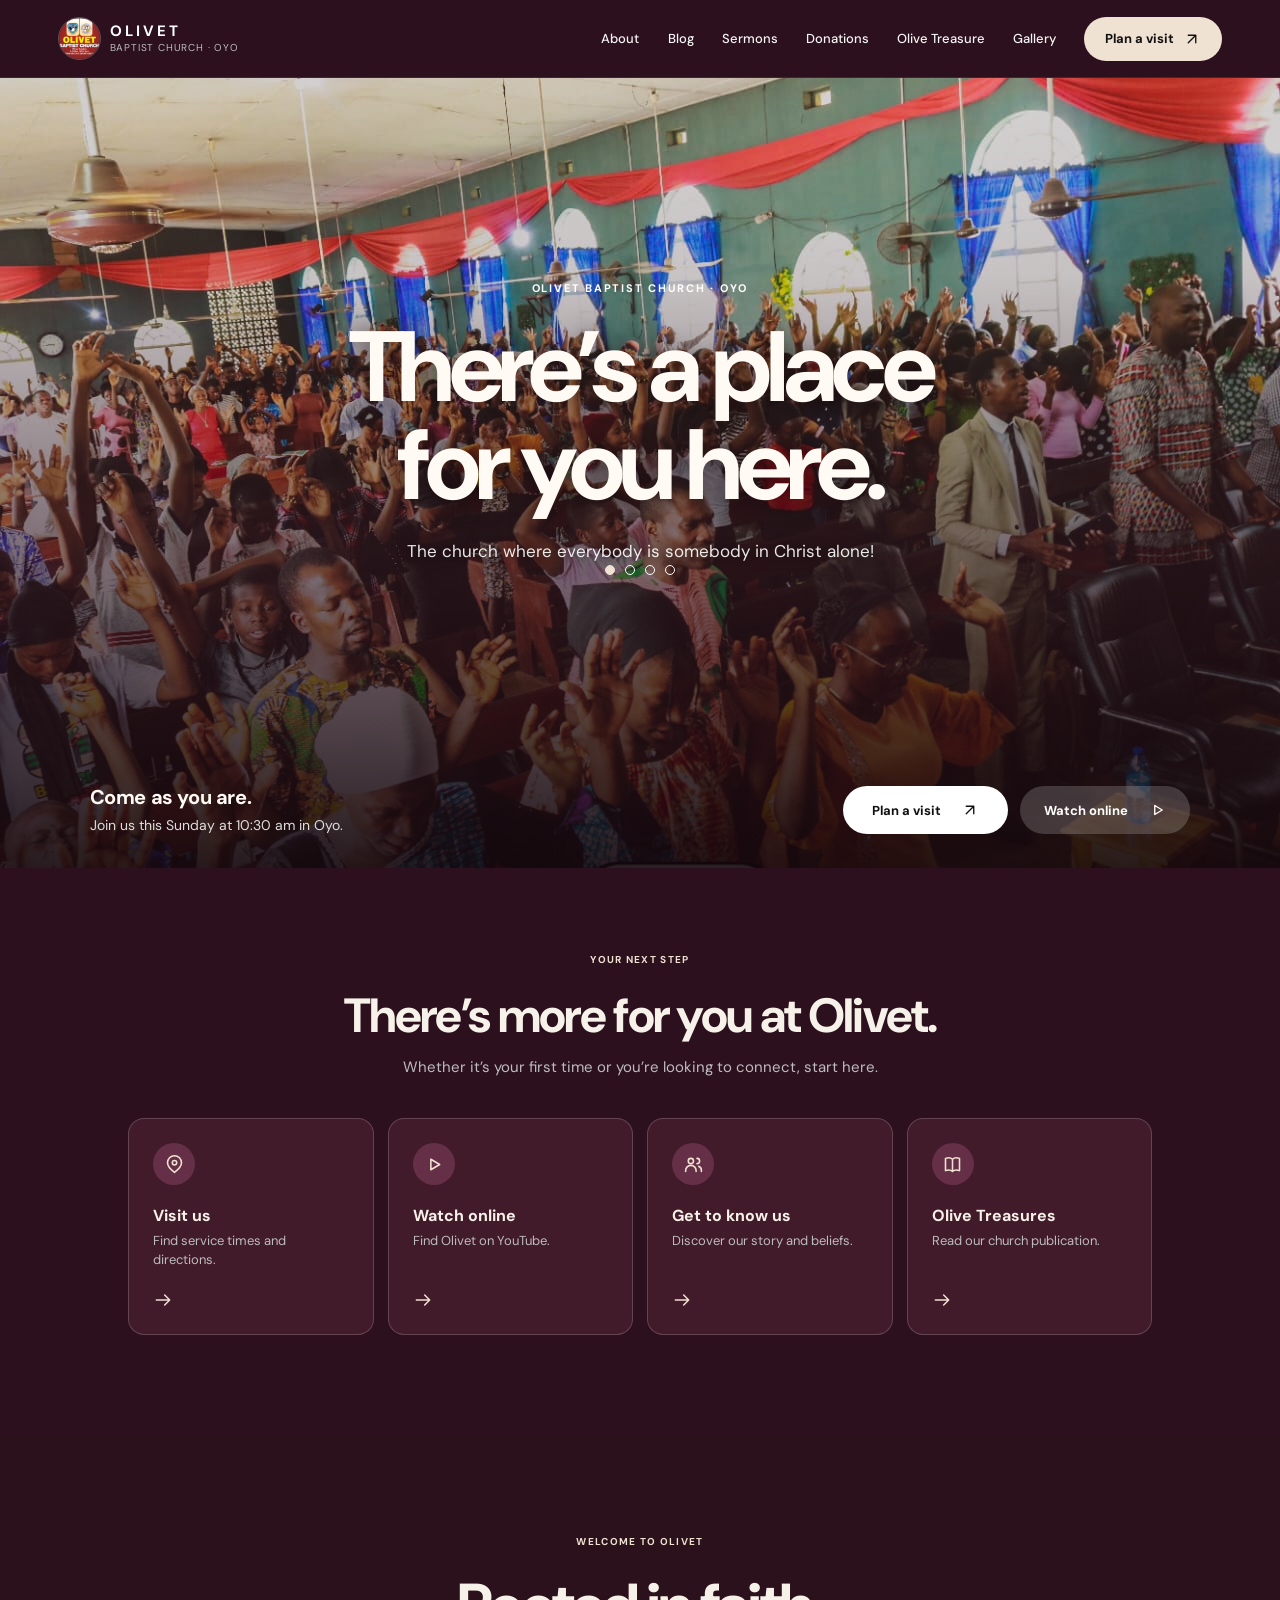
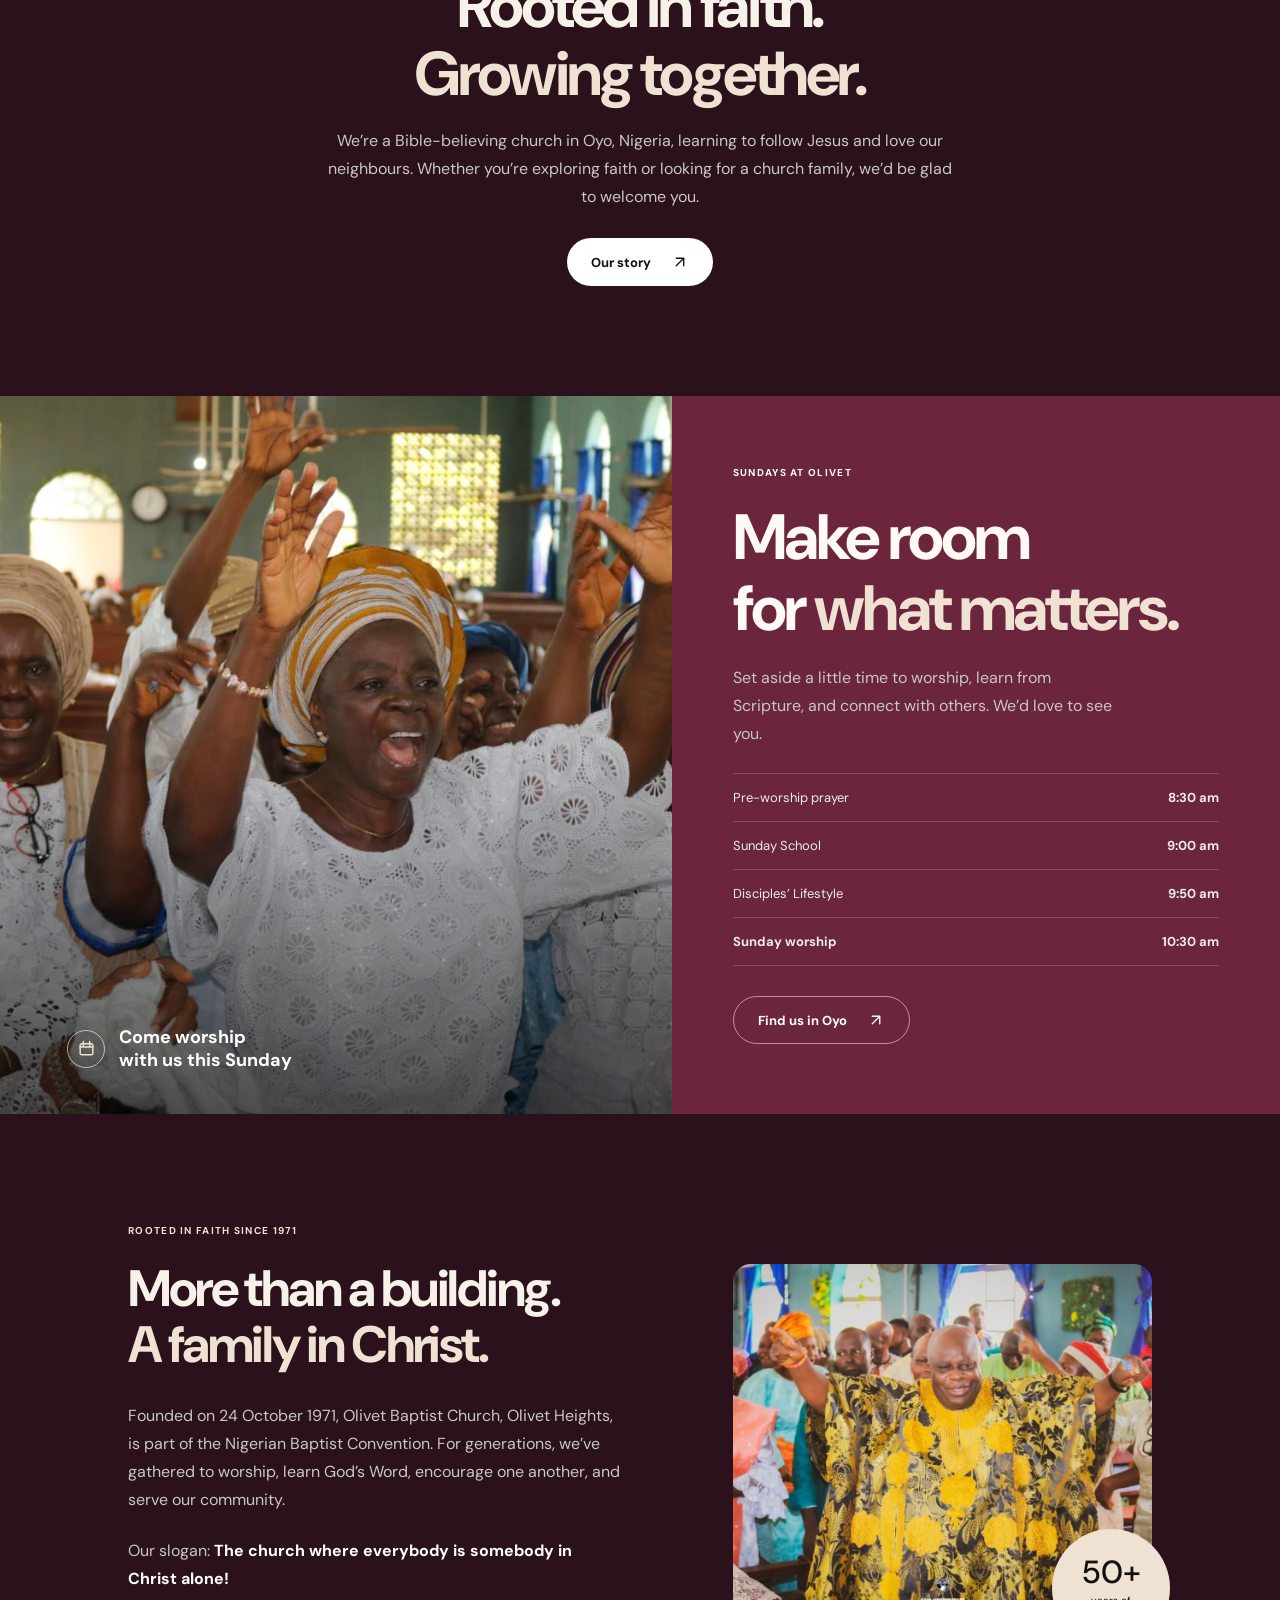
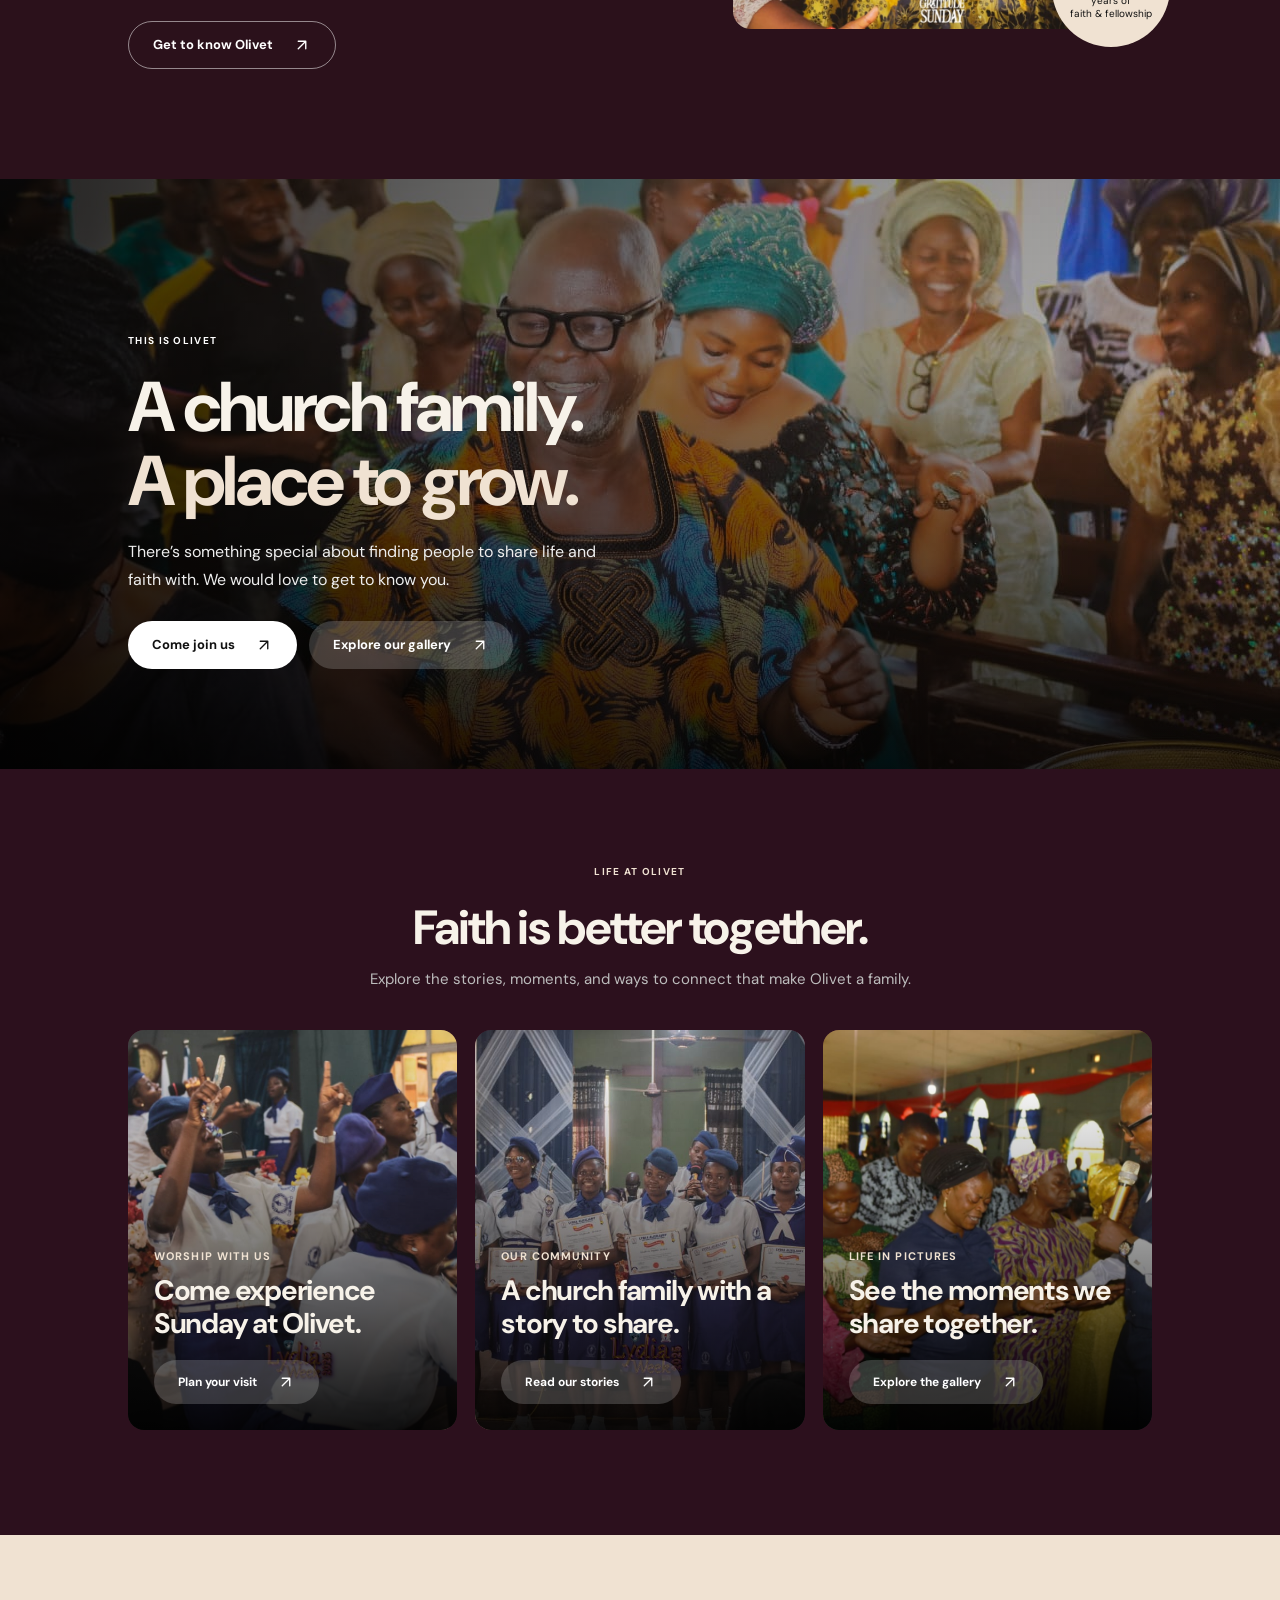
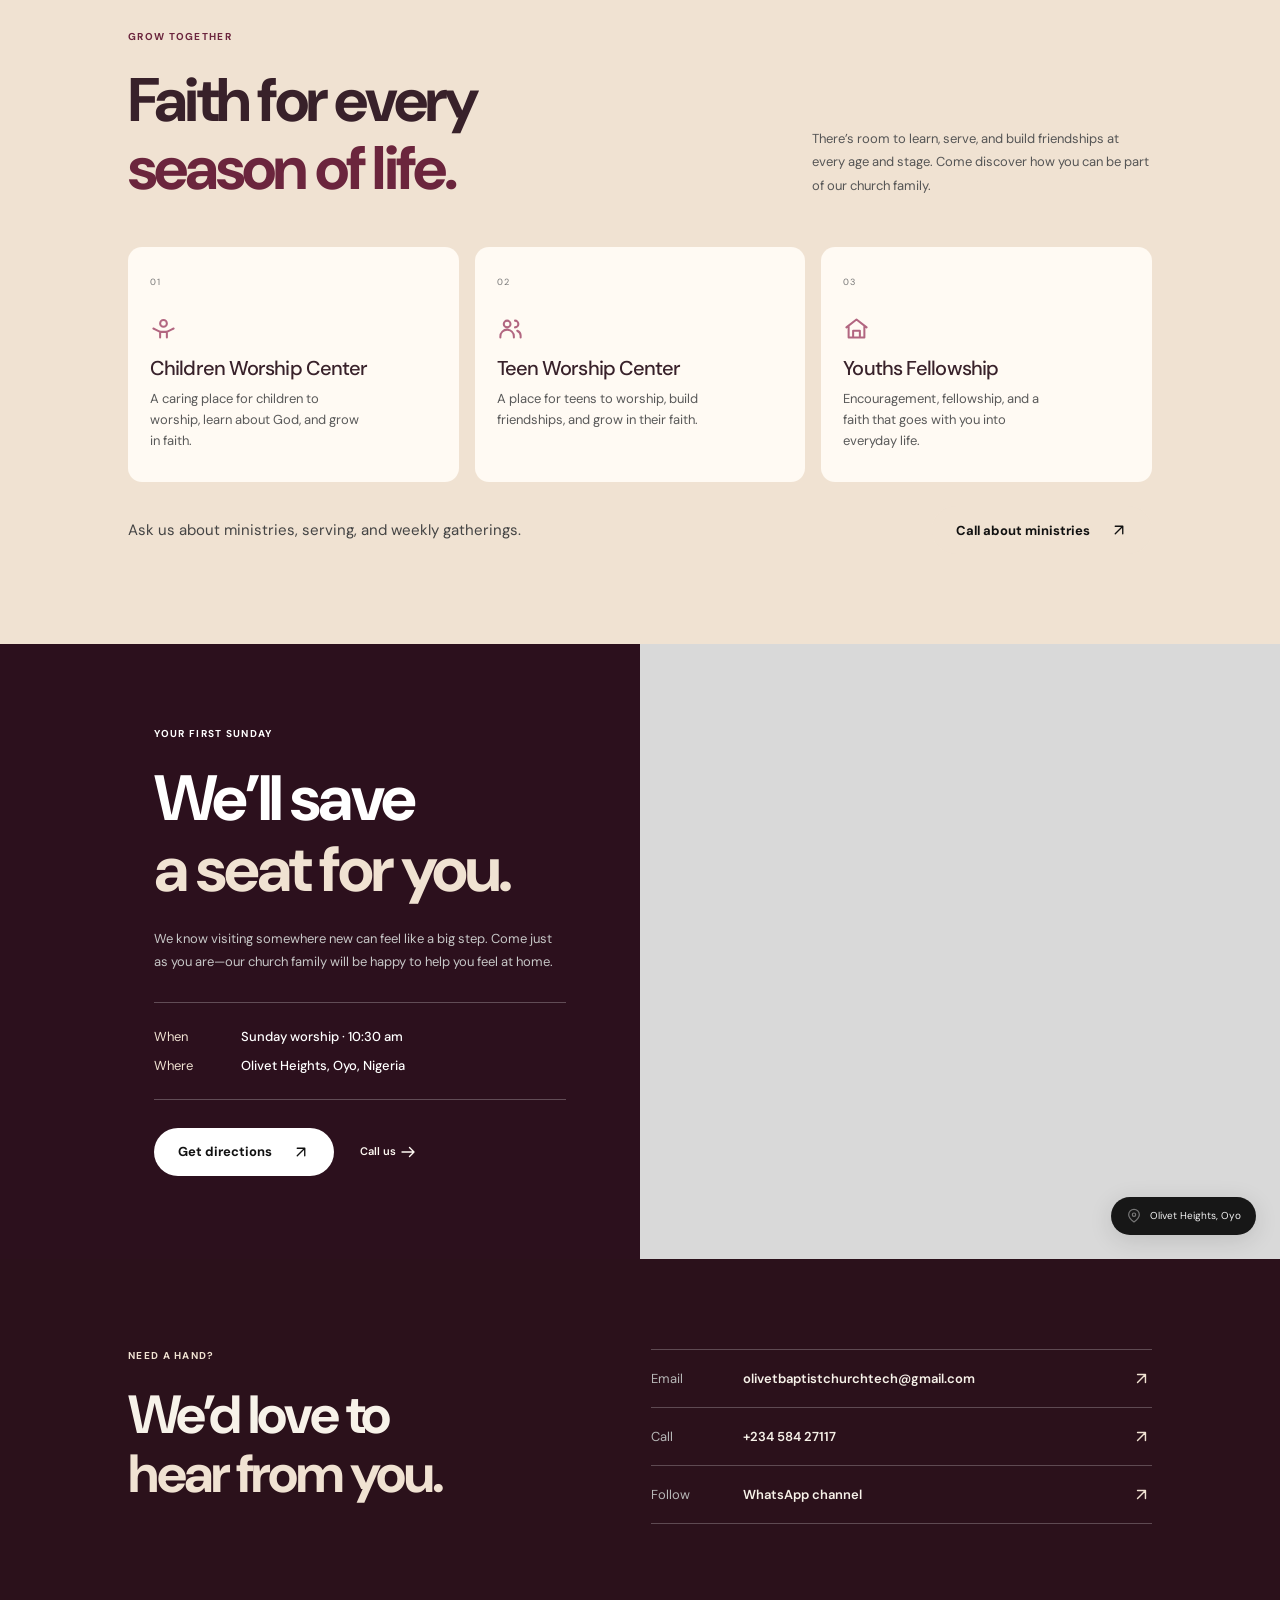
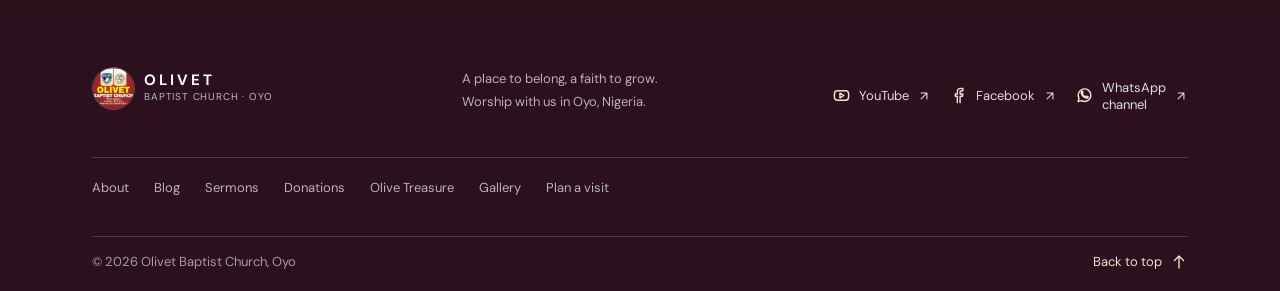
==== commit 9d3668f9: "Refine homepage hero gradient and controls Co-authored-by: Copilot <223556219+Copilot@users.noreply." ====
--- a/index.html
+++ b/index.html
@@ -57,7 +57,6 @@
             <button type="button" class="hero-slide-button" data-hero-slide="1" aria-label="Show photo 2 of 4" aria-pressed="false"></button>
             <button type="button" class="hero-slide-button" data-hero-slide="2" aria-label="Show photo 3 of 4" aria-pressed="false"></button>
             <button type="button" class="hero-slide-button" data-hero-slide="3" aria-label="Show photo 4 of 4" aria-pressed="false"></button>
-            <button type="button" class="hero-carousel-toggle" aria-label="Pause photo rotation">Pause</button>
           </div>
         </div>
         <div class="hero-bottom">
--- a/styles.css
+++ b/styles.css
@@ -592,11 +592,9 @@
 .hero-copy { max-width: 560px; margin: 0 auto 28px; color: rgba(255,255,255,.9); font-size: clamp(14px, 1.4vw, 18px); line-height: 1.65; }
 .hero-carousel-controls { display: flex; align-items: center; justify-content: center; gap: 10px; }
 .hero-slide-button { width: 10px; height: 10px; padding: 0; border: 1px solid white; border-radius: 50%; background: transparent; cursor: pointer; }
-.hero-slide-button:focus-visible, .hero-carousel-toggle:focus-visible, .gallery-scroll-toggle:focus-visible { outline: 3px solid var(--lime); outline-offset: 3px; }
+.hero-slide-button:focus-visible, .gallery-scroll-toggle:focus-visible { outline: 3px solid var(--lime); outline-offset: 3px; }
 .hero-slide-button[aria-pressed="true"] { background: var(--lime); border-color: var(--lime); }
-.hero-carousel-toggle, .gallery-scroll-toggle { min-height: 40px; padding: 0 13px; border: 1px solid rgba(255,255,255,.55); border-radius: 999px; background: transparent; color: white; font: inherit; font-size: 12px; cursor: pointer; }
-.hero-carousel-toggle { margin-left: 5px; }
-.hero-carousel-toggle:hover, .hero-carousel-toggle:focus-visible { background: white; color: var(--ink); }
+.gallery-scroll-toggle { min-height: 40px; padding: 0 13px; border: 1px solid rgba(255,255,255,.55); border-radius: 999px; background: transparent; color: white; font: inherit; font-size: 12px; cursor: pointer; }
 .hero-actions { justify-content: center; gap: 12px; }
 .button { min-height: 51px; padding: 0 25px; border-radius: 999px; font-size: 12px; }
 .button-light { background: white; color: #111; }
@@ -777,9 +775,7 @@
   align-items: center;
 }
 .hero-image { object-position: center 46%; }
-.hero-shade {
-  background: linear-gradient(180deg, rgba(0,0,0,.32) 0%, rgba(0,0,0,.26) 38%, rgba(0,0,0,.7) 78%, #111 100%);
-}
+.hero-shade { background: linear-gradient(180deg, rgba(44,16,29,.08) 0%, rgba(44,16,29,.14) 25%, rgba(44,16,29,.55) 60%, rgba(20,7,13,.9) 100%); }
 .hero-content { width: 100%; padding: 60px 7% 150px; }
 .hero-kicker {
   margin: 0 0 24px;
@@ -797,8 +793,9 @@
   letter-spacing: -.055em;
   text-transform: none;
   text-wrap: balance;
-}
-.hero-copy { max-width: 520px; margin-bottom: 0; font-size: 17px; }
+  text-shadow: 0 2px 24px rgba(20,7,13,.65);
+}
+.hero-copy { max-width: 520px; margin-bottom: 0; font-size: 17px; text-shadow: 0 1px 12px rgba(20,7,13,.8); }
 .hero-bottom {
   position: absolute;
   z-index: 1;
@@ -932,7 +929,6 @@
   .navigation { max-height: calc(100svh - 66px); }
   .hero { min-height: max(660px, calc(100svh - 66px)); align-items: center; }
   .hero-image { object-position: 55% center; }
-  .hero-shade { background: linear-gradient(180deg, rgba(0,0,0,.35), rgba(0,0,0,.35) 40%, rgba(0,0,0,.92) 100%); }
   .hero-content { padding: 30px 6% 220px; }
   .hero-kicker { margin-bottom: 18px; font-size: 10px; }
   .hero h1 { font-size: clamp(48px, 12vw, 68px); }
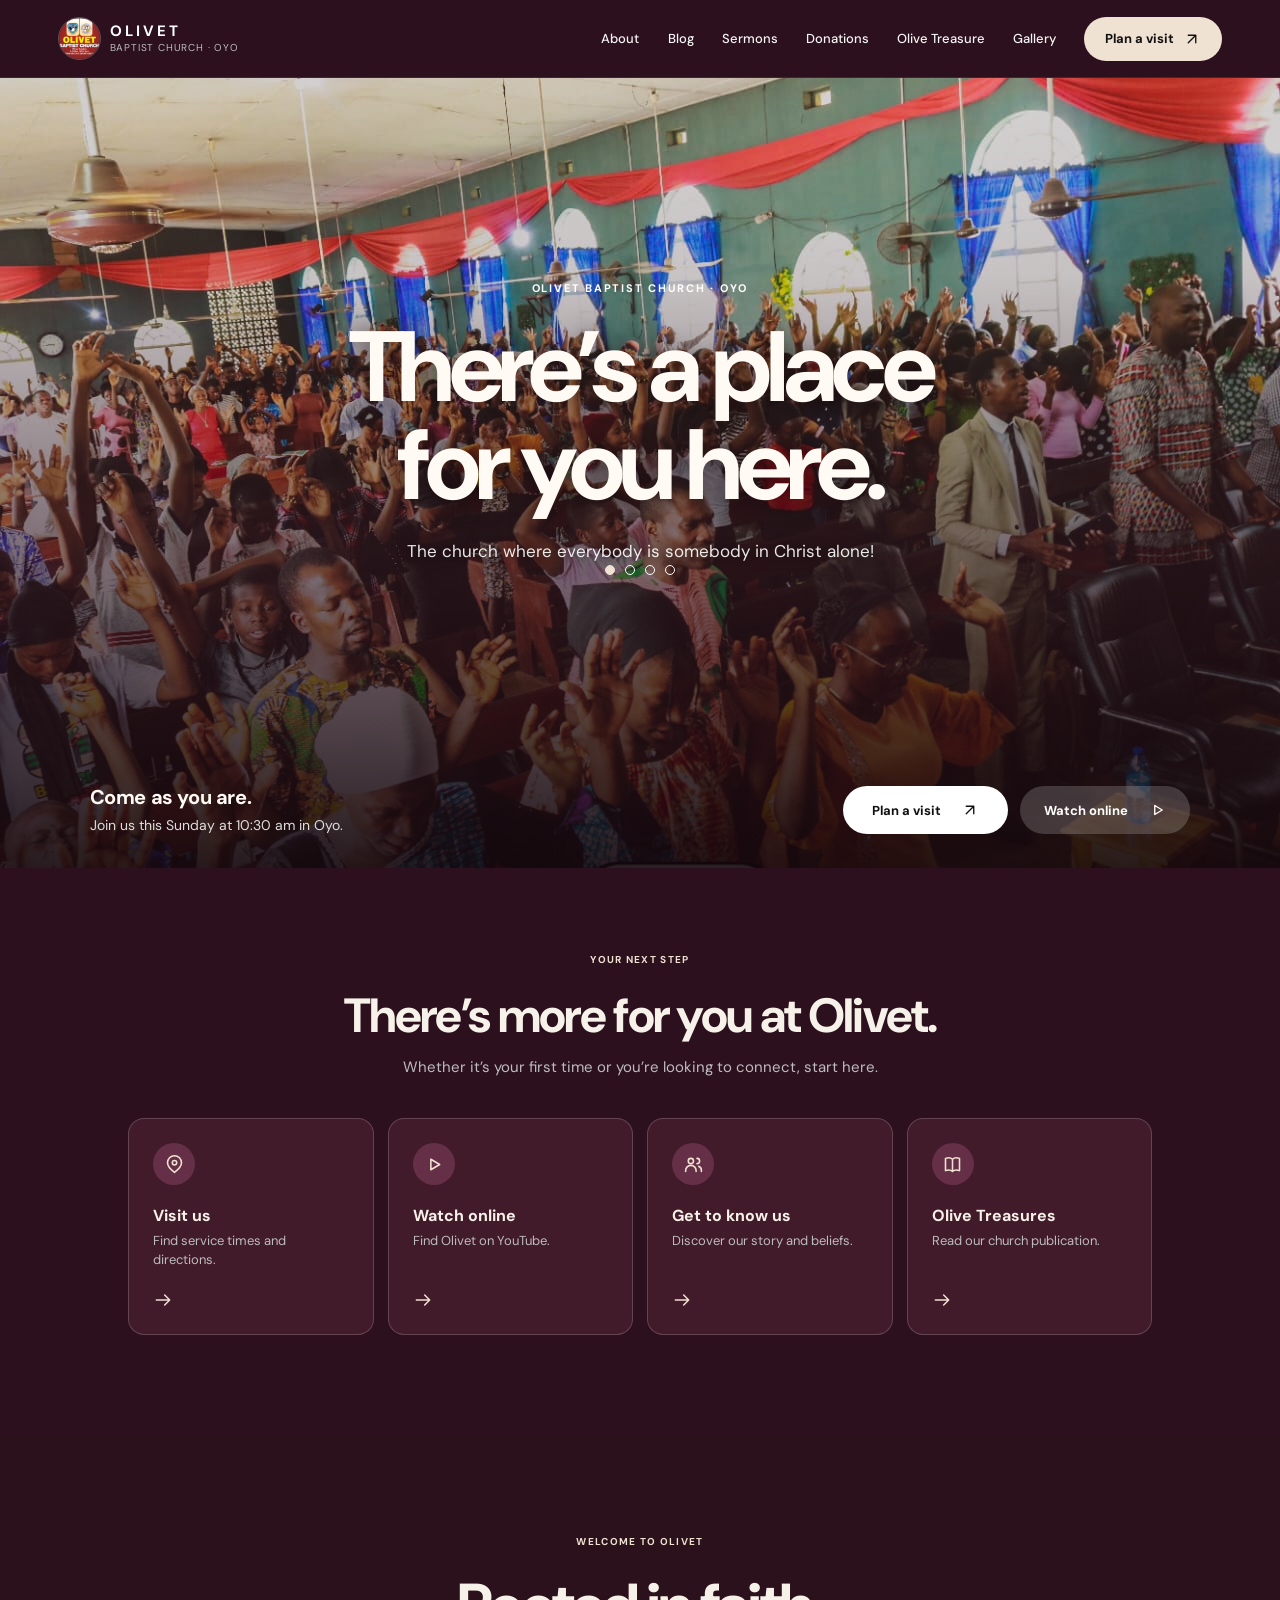
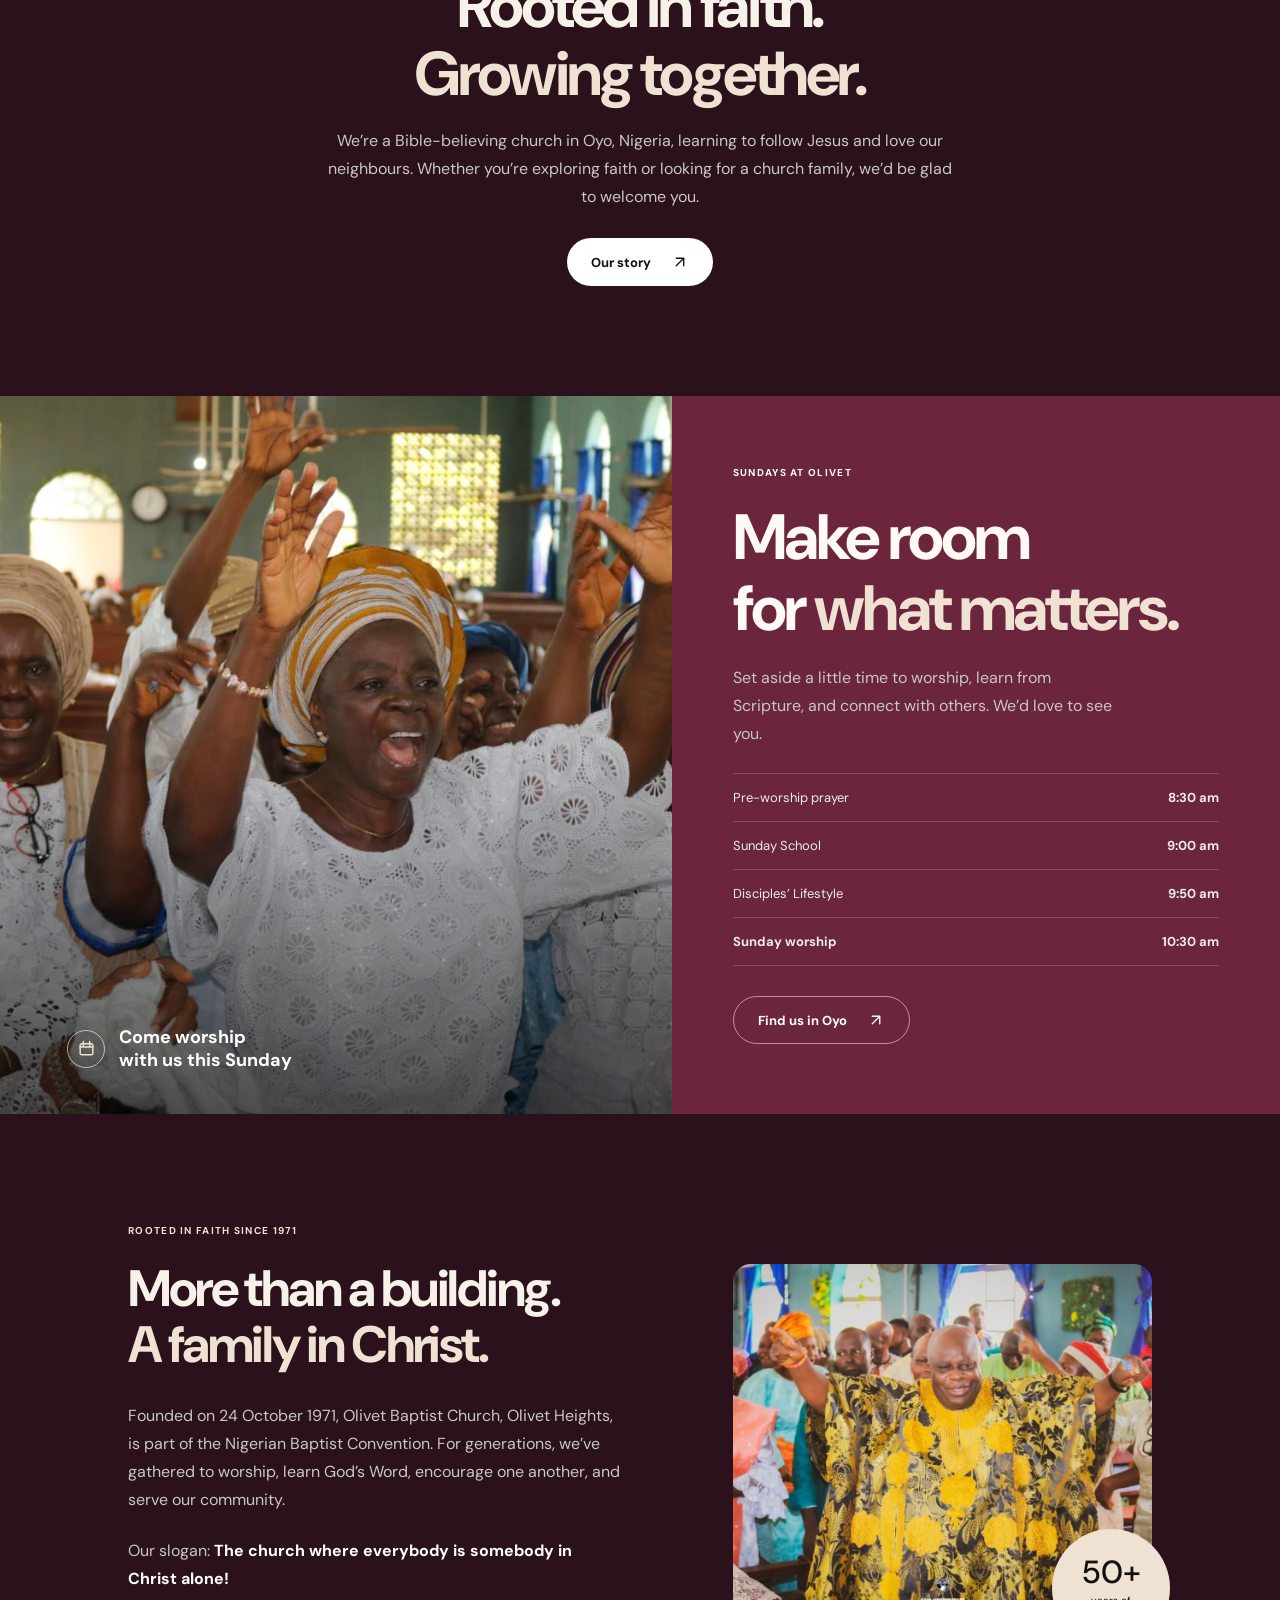
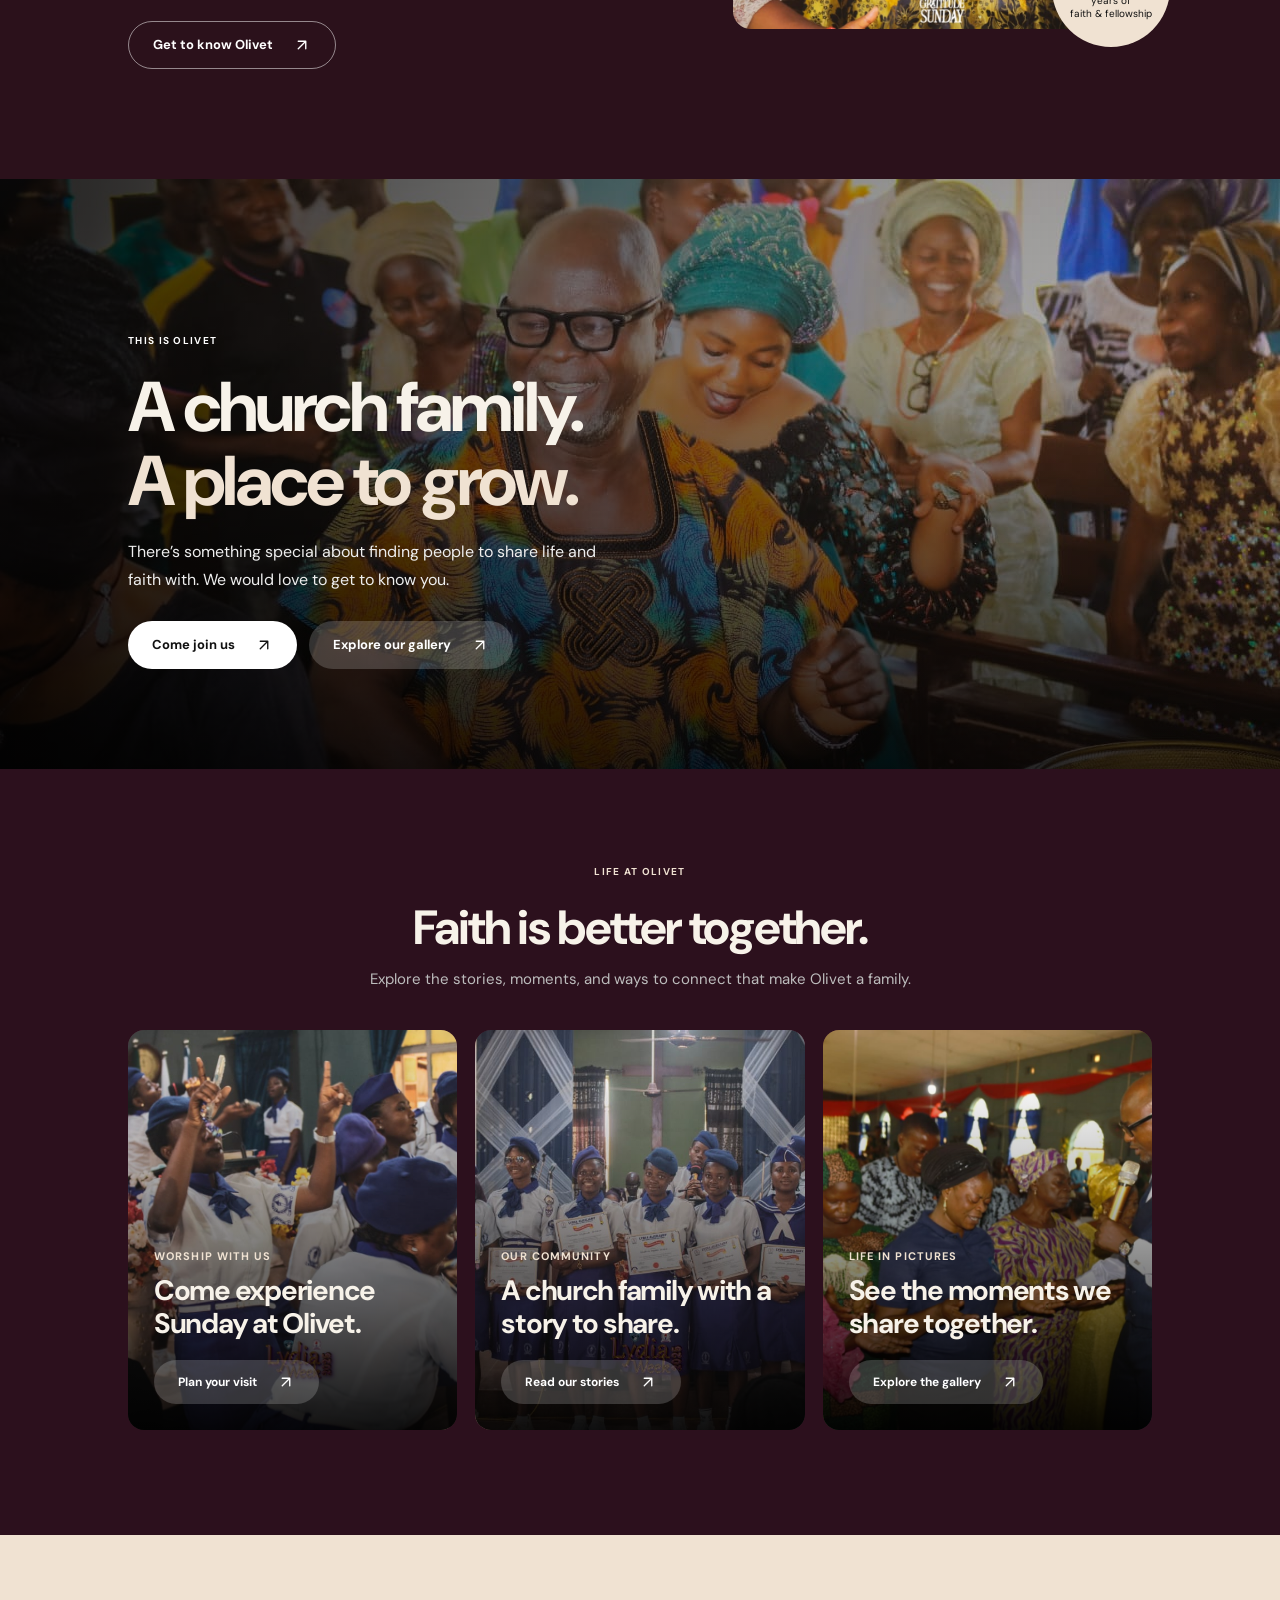
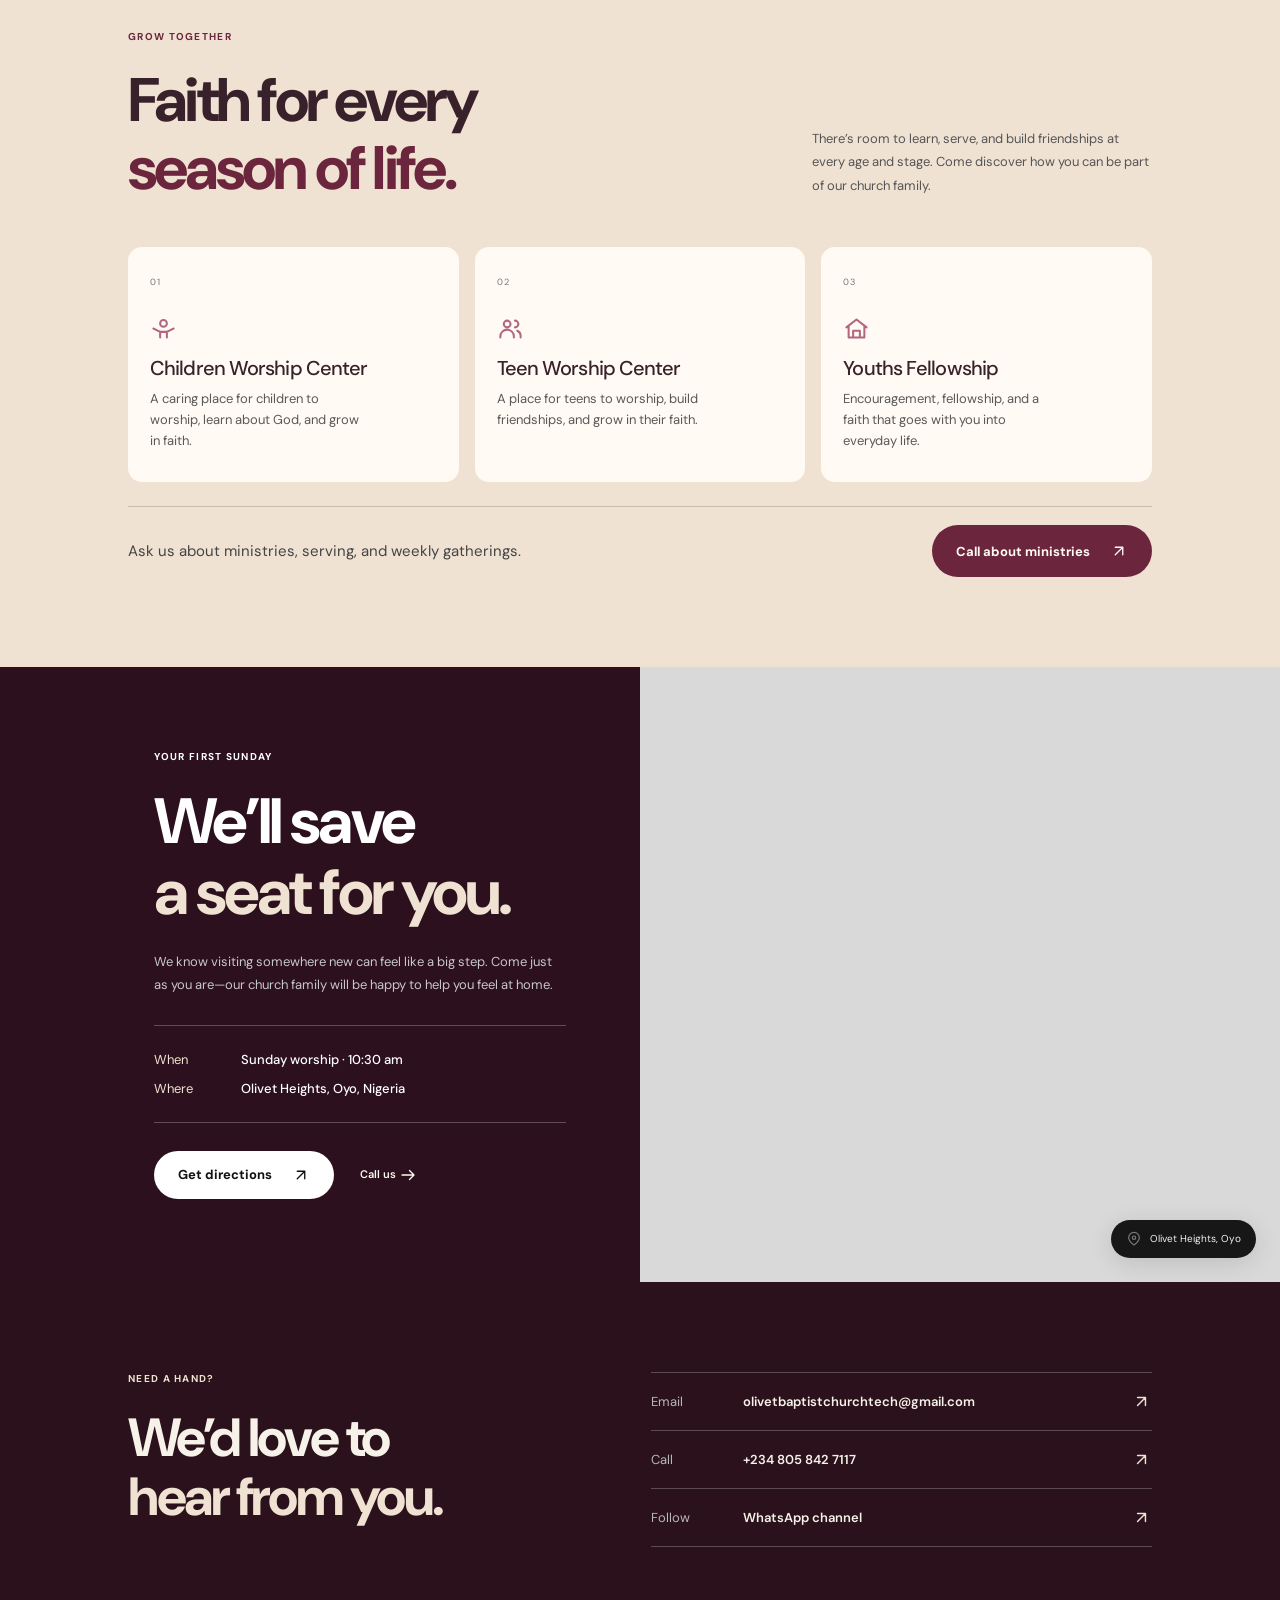
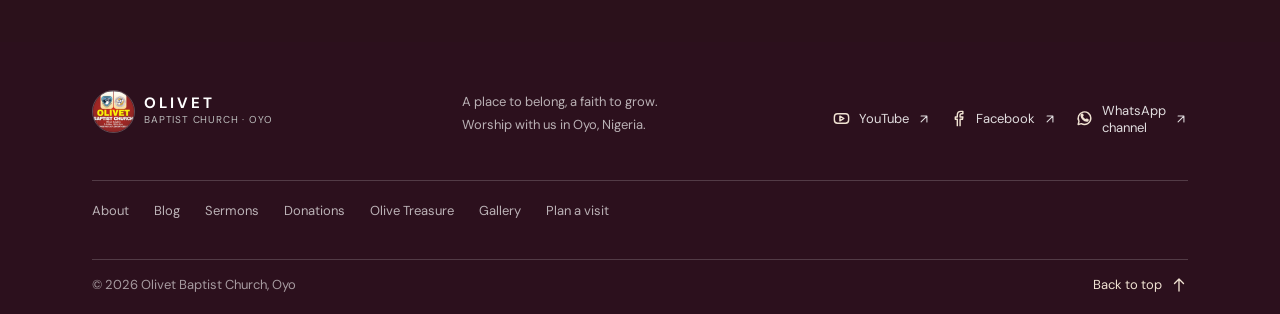
==== commit a95cd41c: "Fix ministry call button and update phone number Co-authored-by: Copilot <223556219+Copilot@users.no" ====
--- a/index.html
+++ b/index.html
@@ -193,7 +193,7 @@
             <article class="ministry-card"><span class="card-number">02</span><span class="card-symbol" aria-hidden="true"><svg class="icon icon-users" viewBox="0 0 24 24" fill="none" stroke="currentColor" stroke-width="1.8" stroke-linecap="round" stroke-linejoin="round" aria-hidden="true" focusable="false"><circle cx="9" cy="8" r="3"/><path d="M3 20v-1a6 6 0 0 1 12 0v1M16 5a3 3 0 0 1 0 6m2 3a5 5 0 0 1 3 5v1"/></svg></span><h3>Teen Worship Center</h3><p>A place for teens to worship, build friendships, and grow in their faith.</p></article>
             <article class="ministry-card"><span class="card-number">03</span><span class="card-symbol" aria-hidden="true"><svg class="icon icon-home" viewBox="0 0 24 24" fill="none" stroke="currentColor" stroke-width="1.8" stroke-linecap="round" stroke-linejoin="round" aria-hidden="true" focusable="false"><path d="m3 11 9-7 9 7M5 10v10h14V10M9 20v-6h6v6"/></svg></span><h3>Youths Fellowship</h3><p>Encouragement, fellowship, and a faith that goes with you into everyday life.</p></article>
           </div>
-          <div class="ministry-inquiry"><p class="ministry-footnote">Ask us about ministries, serving, and weekly gatherings.</p><a class="button button-dark" href="tel:+23458427117">Call about ministries <svg class="icon icon-arrow-up-right" viewBox="0 0 24 24" fill="none" stroke="currentColor" stroke-width="1.8" stroke-linecap="round" stroke-linejoin="round" aria-hidden="true" focusable="false"><path d="M7 17 17 7M7 7h10v10"/></svg></a></div>
+          <div class="ministry-inquiry"><p class="ministry-footnote">Ask us about ministries, serving, and weekly gatherings.</p><a class="button button-dark" href="tel:+2348058427117">Call about ministries <svg class="icon icon-arrow-up-right" viewBox="0 0 24 24" fill="none" stroke="currentColor" stroke-width="1.8" stroke-linecap="round" stroke-linejoin="round" aria-hidden="true" focusable="false"><path d="M7 17 17 7M7 7h10v10"/></svg></a></div>
         </div>
       </section>
 
@@ -208,7 +208,7 @@
           </div>
           <div class="visit-actions">
             <a class="button button-light" href="https://www.google.com/maps/dir/?api=1&destination=7.8212125%2C3.9216406" target="_blank" rel="noreferrer">Get directions <svg class="icon icon-arrow-up-right" viewBox="0 0 24 24" fill="none" stroke="currentColor" stroke-width="1.8" stroke-linecap="round" stroke-linejoin="round" aria-hidden="true" focusable="false"><path d="M7 17 17 7M7 7h10v10"/></svg></a>
-            <a class="text-link text-link-light" href="tel:+23458427117">Call us <svg class="icon icon-arrow-right" viewBox="0 0 24 24" fill="none" stroke="currentColor" stroke-width="1.8" stroke-linecap="round" stroke-linejoin="round" aria-hidden="true" focusable="false"><path d="M4 12h16M14 6l6 6-6 6"/></svg></a>
+            <a class="text-link text-link-light" href="tel:+2348058427117">Call us <svg class="icon icon-arrow-right" viewBox="0 0 24 24" fill="none" stroke="currentColor" stroke-width="1.8" stroke-linecap="round" stroke-linejoin="round" aria-hidden="true" focusable="false"><path d="M4 12h16M14 6l6 6-6 6"/></svg></a>
           </div>
         </div>
         <div class="visit-map">
@@ -221,7 +221,7 @@
         <div><p class="eyebrow"><span></span> Need a hand?</p><h2>We’d love to<br><em>hear from you.</em></h2></div>
         <div class="contact-options">
           <a href="mailto:olivetbaptistchurchtech@gmail.com"><span class="contact-label">Email</span><strong>olivetbaptistchurchtech@gmail.com</strong><svg class="icon icon-arrow-up-right contact-arrow" viewBox="0 0 24 24" fill="none" stroke="currentColor" stroke-width="1.8" stroke-linecap="round" stroke-linejoin="round" aria-hidden="true" focusable="false"><path d="M7 17 17 7M7 7h10v10"/></svg></a>
-          <a href="tel:+23458427117"><span class="contact-label">Call</span><strong>+234 584 27117</strong><svg class="icon icon-arrow-up-right contact-arrow" viewBox="0 0 24 24" fill="none" stroke="currentColor" stroke-width="1.8" stroke-linecap="round" stroke-linejoin="round" aria-hidden="true" focusable="false"><path d="M7 17 17 7M7 7h10v10"/></svg></a>
+          <a href="tel:+2348058427117"><span class="contact-label">Call</span><strong>+234 805 842 7117</strong><svg class="icon icon-arrow-up-right contact-arrow" viewBox="0 0 24 24" fill="none" stroke="currentColor" stroke-width="1.8" stroke-linecap="round" stroke-linejoin="round" aria-hidden="true" focusable="false"><path d="M7 17 17 7M7 7h10v10"/></svg></a>
           <a href="https://whatsapp.com/channel/0029Vb96XgZEquiRtHZphS29" target="_blank" rel="noreferrer"><span class="contact-label">Follow</span><strong>WhatsApp channel</strong><svg class="icon icon-arrow-up-right contact-arrow" viewBox="0 0 24 24" fill="none" stroke="currentColor" stroke-width="1.8" stroke-linecap="round" stroke-linejoin="round" aria-hidden="true" focusable="false"><path d="M7 17 17 7M7 7h10v10"/></svg></a>
         </div>
       </section>
--- a/styles.css
+++ b/styles.css
@@ -1034,9 +1034,10 @@
 /* Practical pathways and readable supporting text */
 .brand-name small { font-size: 10px; letter-spacing: .08em; }
 .menu-toggle { min-height: 44px; }
-.ministry-inquiry { display: flex; flex-wrap: wrap; align-items: center; gap: 18px; margin-top: 24px; }
+.ministry-inquiry { position: relative; z-index: 1; display: flex; flex-wrap: wrap; align-items: center; gap: 18px; margin-top: 24px; padding-top: 18px; border-top: 1px solid rgba(56,33,42,.2); }
 .ministry-inquiry .ministry-footnote { margin: 0; color: #444; font-size: 15px; }
-.ministry-inquiry .button { margin-left: auto; }
+.ministry-inquiry .button { min-height: 52px; margin-left: auto; background: var(--green); color: var(--white); }
+.ministry-inquiry .button:hover { background: var(--green-deep); }
 .visit-hero-actions, .publication-actions { display: flex; flex-wrap: wrap; align-items: center; gap: 14px; margin-top: 22px; }
 .page-hero-content .visit-hero-actions .button, .publication-actions .button { margin-top: 0; }
 .page-hero-visit { min-height: 370px; }
@@ -1093,7 +1094,8 @@
   .welcome-copy p, .about-copy > p:not(.eyebrow), .gather-description,
   .community-feature-content > p:not(.eyebrow) { font-size: 15px; }
   .hero-actions .button { font-size: 13px; }
-  .ministry-inquiry .button { margin-left: 0; }
+  .ministry-inquiry { align-items: stretch; flex-direction: column; }
+  .ministry-inquiry .button { width: 100%; margin-left: 0; }
   .giving-options { grid-template-columns: 1fr; }
   .giving-options article { padding: 24px; }
   .visit-hero-actions { gap: 10px; }
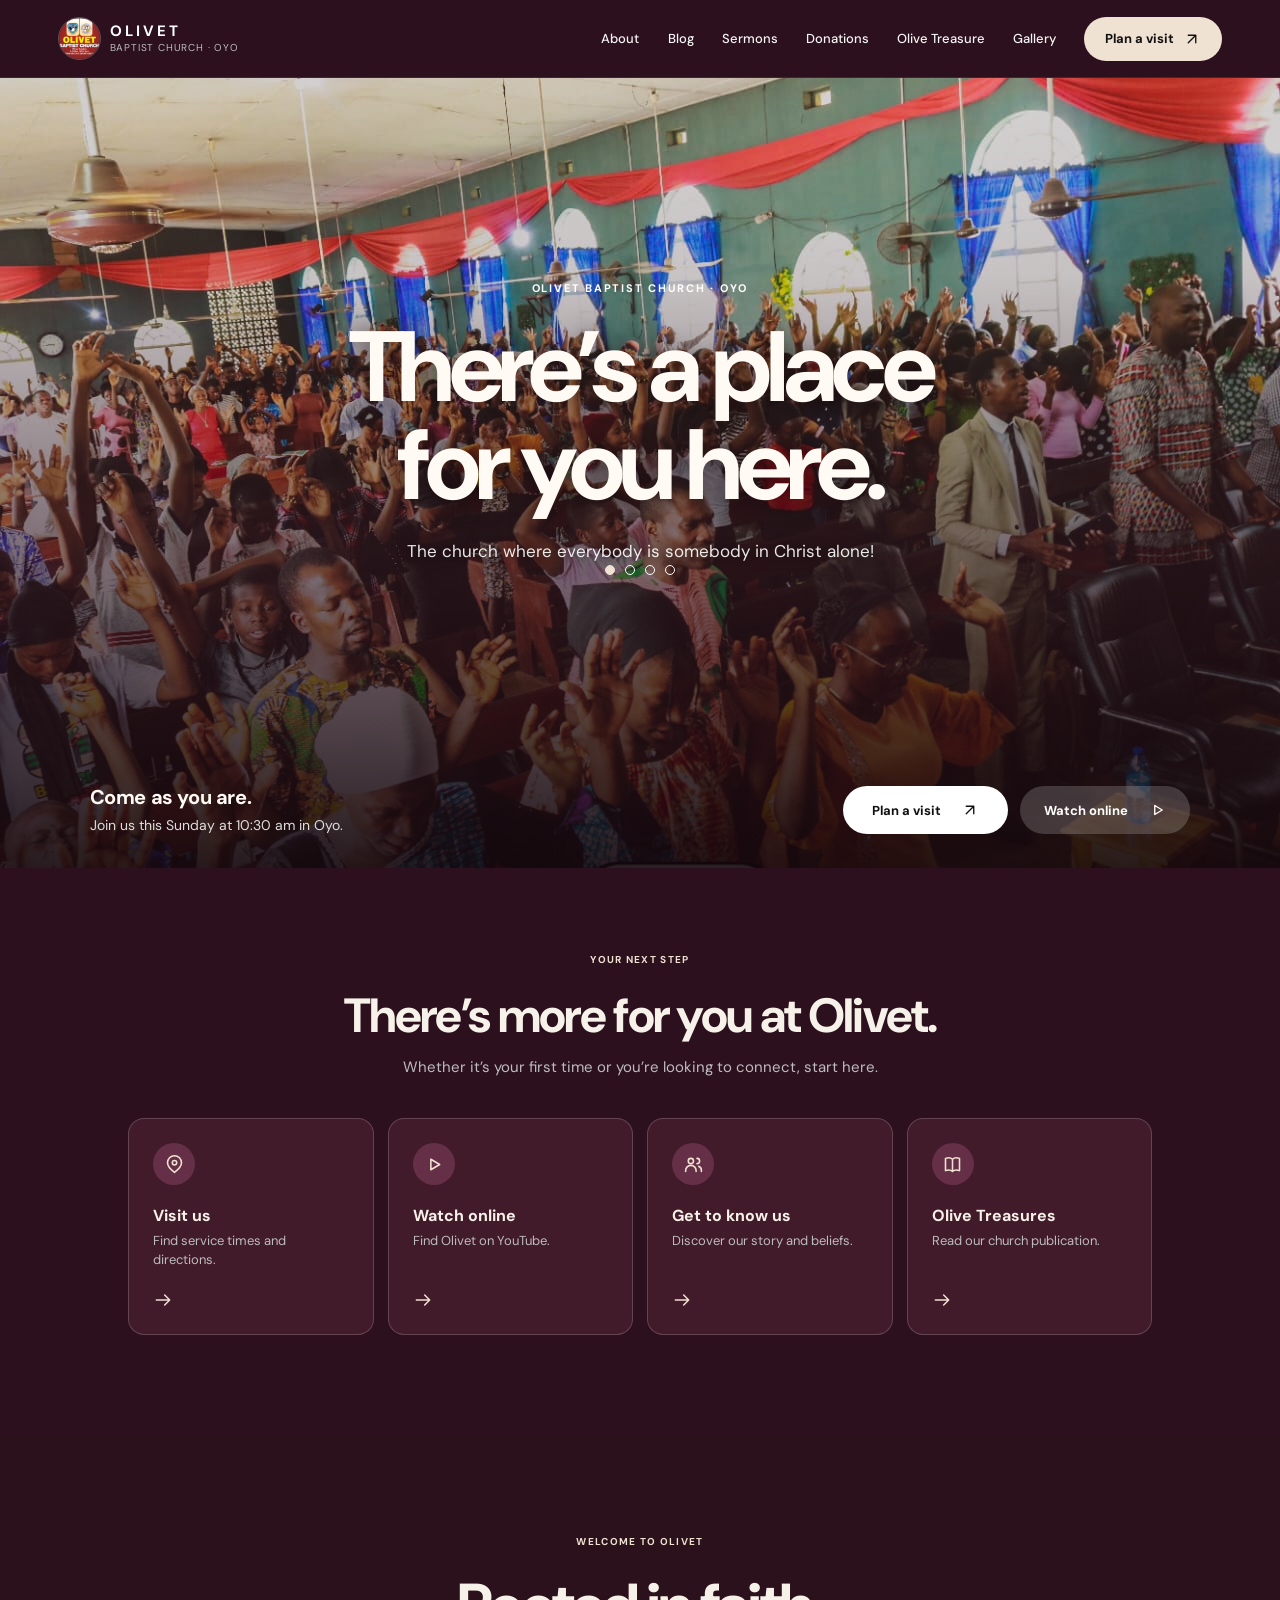
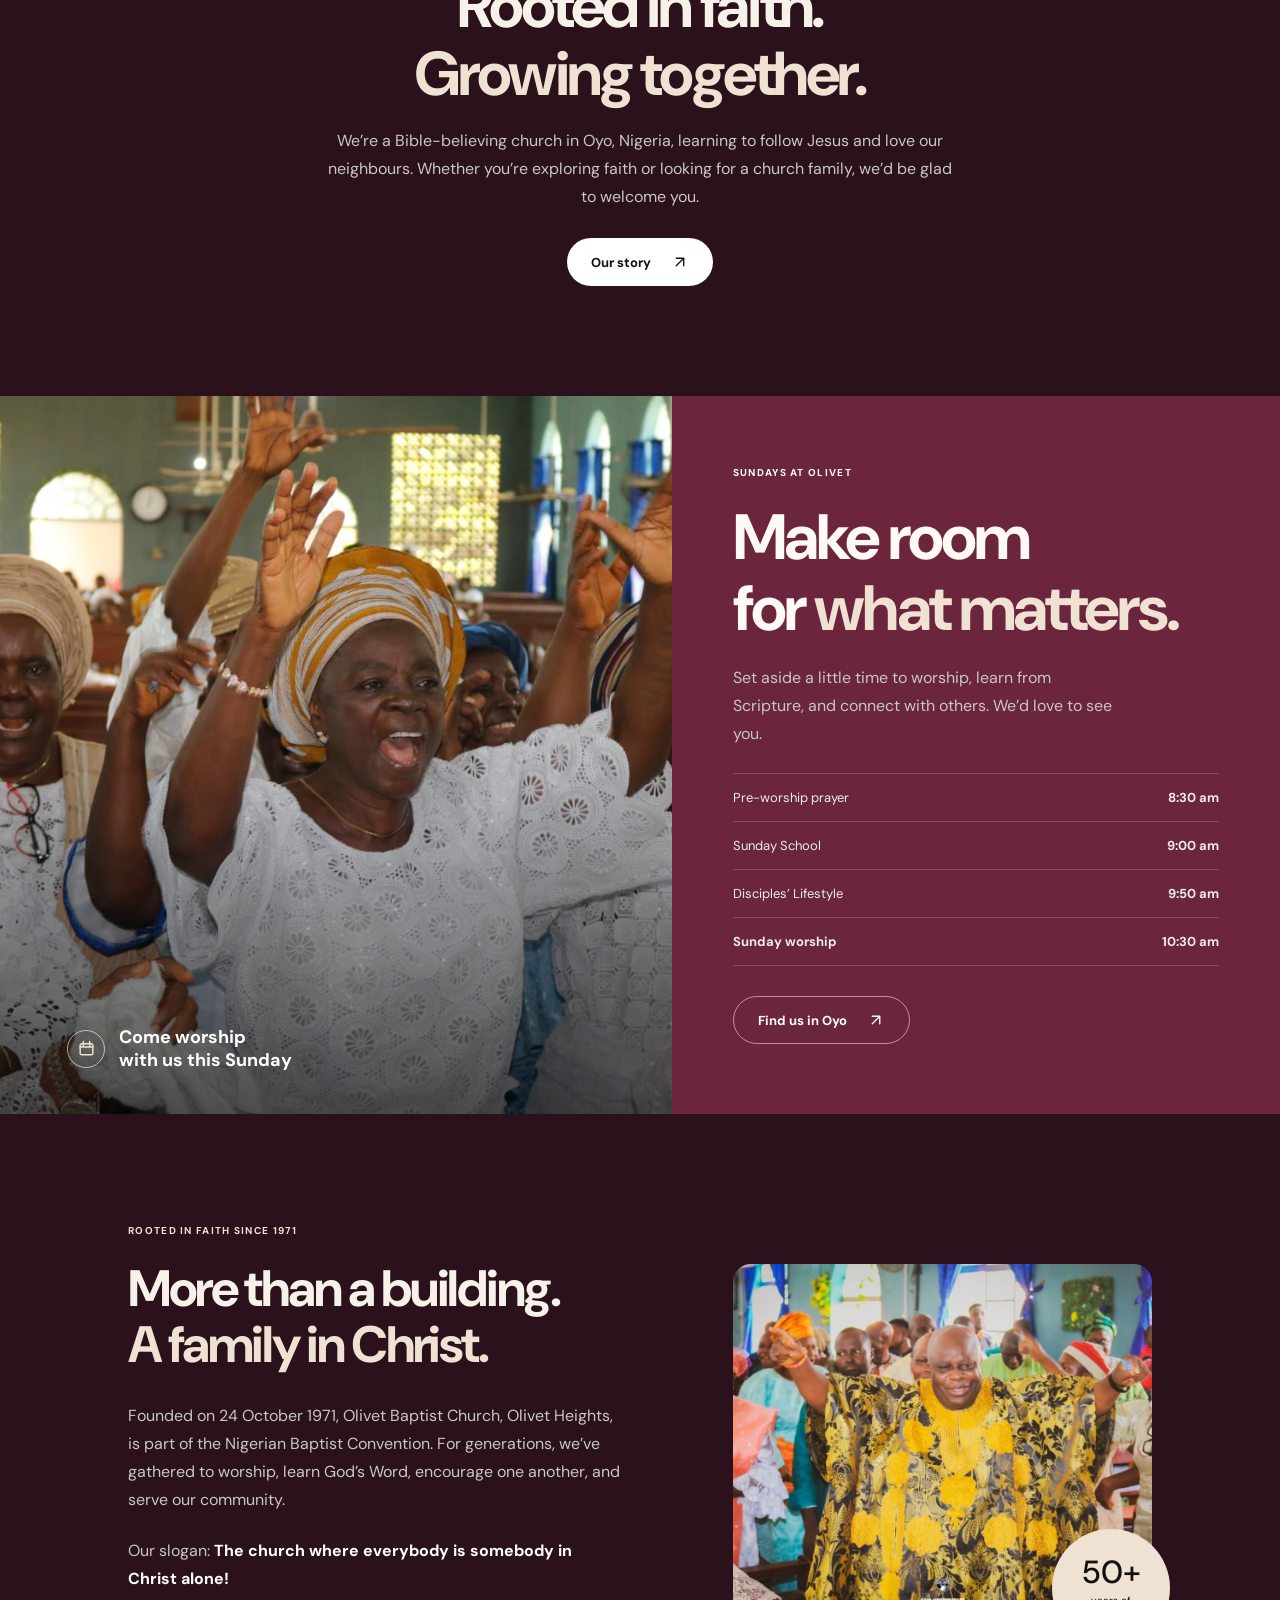
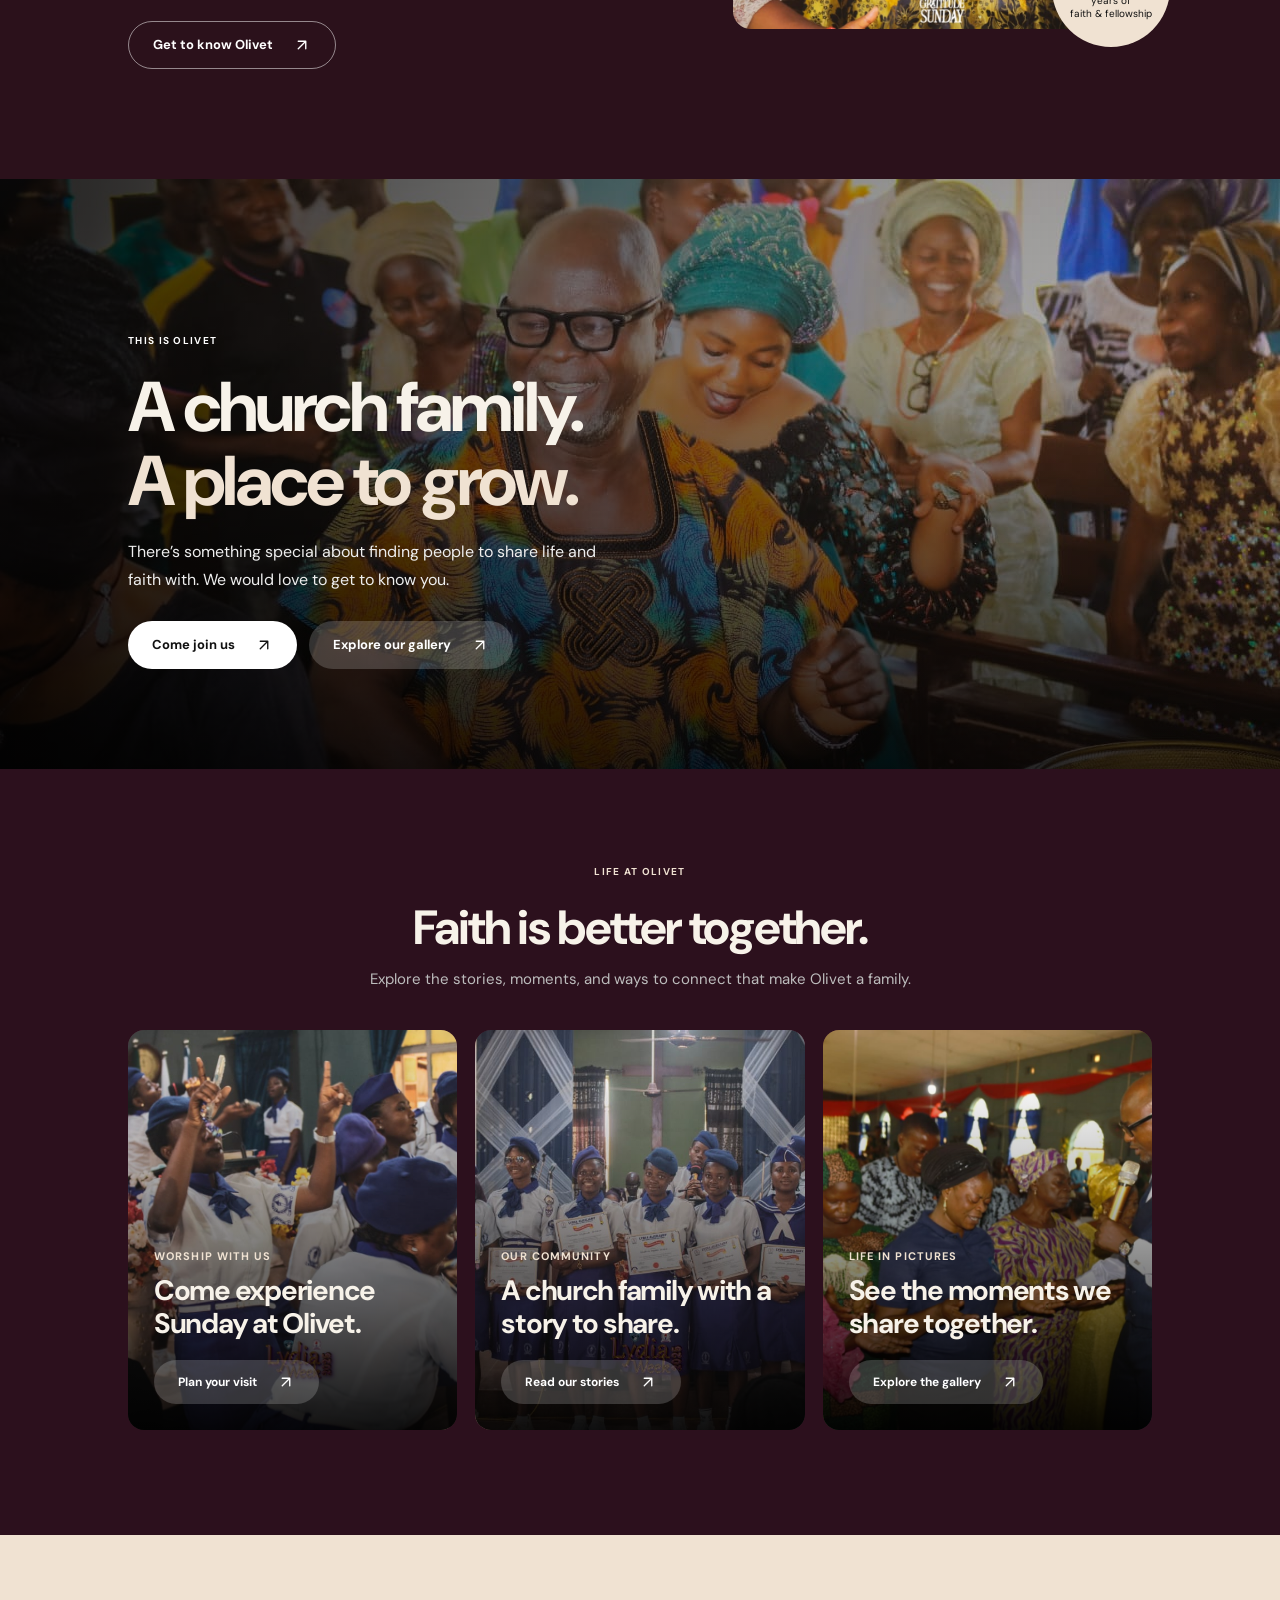
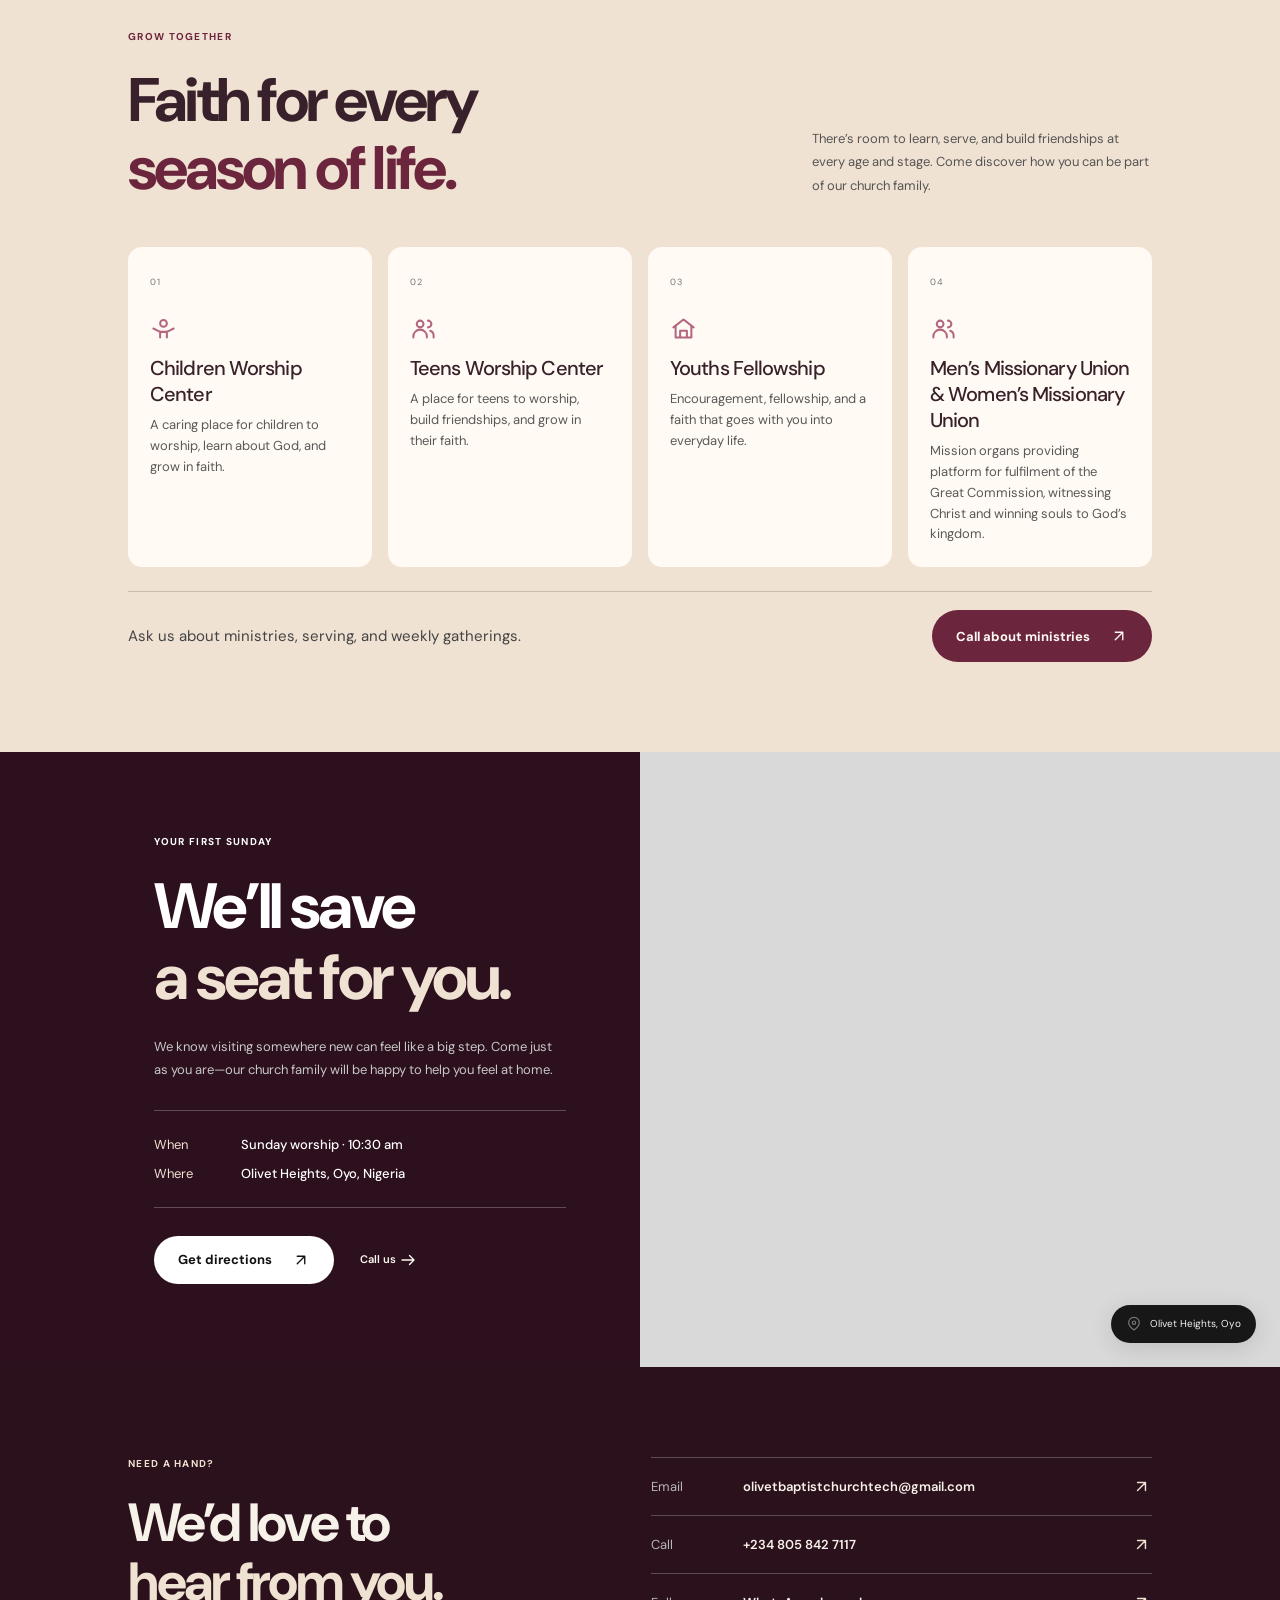
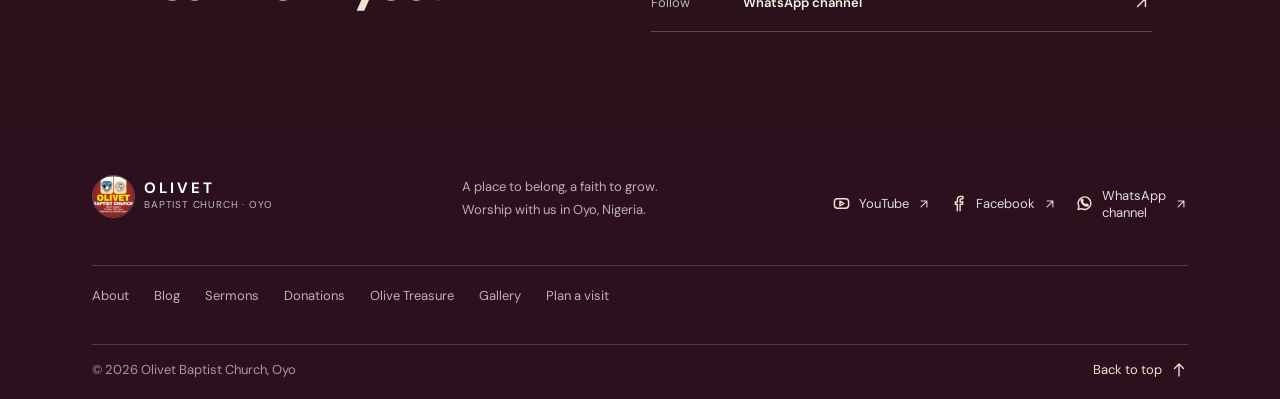
==== commit 95bc9205: "Add missionary unions to ministries Co-authored-by: Copilot <223556219+Copilot@users.noreply.github." ====
--- a/index.html
+++ b/index.html
@@ -190,8 +190,9 @@
           </div>
           <div class="ministry-grid">
             <article class="ministry-card"><span class="card-number">01</span><span class="card-symbol" aria-hidden="true"><svg class="icon icon-children" viewBox="0 0 24 24" fill="none" stroke="currentColor" stroke-width="1.8" stroke-linecap="round" stroke-linejoin="round" aria-hidden="true" focusable="false"><circle cx="12" cy="7.5" r="3"/><path d="M5 13l4 2v5m10-7-4 2v5M9 15h6M3 12l2 1m16-1-2 1"/></svg></span><h3>Children Worship Center</h3><p>A caring place for children to worship, learn about God, and grow in faith.</p></article>
-            <article class="ministry-card"><span class="card-number">02</span><span class="card-symbol" aria-hidden="true"><svg class="icon icon-users" viewBox="0 0 24 24" fill="none" stroke="currentColor" stroke-width="1.8" stroke-linecap="round" stroke-linejoin="round" aria-hidden="true" focusable="false"><circle cx="9" cy="8" r="3"/><path d="M3 20v-1a6 6 0 0 1 12 0v1M16 5a3 3 0 0 1 0 6m2 3a5 5 0 0 1 3 5v1"/></svg></span><h3>Teen Worship Center</h3><p>A place for teens to worship, build friendships, and grow in their faith.</p></article>
+            <article class="ministry-card"><span class="card-number">02</span><span class="card-symbol" aria-hidden="true"><svg class="icon icon-users" viewBox="0 0 24 24" fill="none" stroke="currentColor" stroke-width="1.8" stroke-linecap="round" stroke-linejoin="round" aria-hidden="true" focusable="false"><circle cx="9" cy="8" r="3"/><path d="M3 20v-1a6 6 0 0 1 12 0v1M16 5a3 3 0 0 1 0 6m2 3a5 5 0 0 1 3 5v1"/></svg></span><h3>Teens Worship Center</h3><p>A place for teens to worship, build friendships, and grow in their faith.</p></article>
             <article class="ministry-card"><span class="card-number">03</span><span class="card-symbol" aria-hidden="true"><svg class="icon icon-home" viewBox="0 0 24 24" fill="none" stroke="currentColor" stroke-width="1.8" stroke-linecap="round" stroke-linejoin="round" aria-hidden="true" focusable="false"><path d="m3 11 9-7 9 7M5 10v10h14V10M9 20v-6h6v6"/></svg></span><h3>Youths Fellowship</h3><p>Encouragement, fellowship, and a faith that goes with you into everyday life.</p></article>
+            <article class="ministry-card"><span class="card-number">04</span><span class="card-symbol" aria-hidden="true"><svg class="icon icon-users" viewBox="0 0 24 24" fill="none" stroke="currentColor" stroke-width="1.8" stroke-linecap="round" stroke-linejoin="round" aria-hidden="true" focusable="false"><circle cx="9" cy="8" r="3"/><path d="M3 20v-1a6 6 0 0 1 12 0v1M16 5a3 3 0 0 1 0 6m2 3a5 5 0 0 1 3 5v1"/></svg></span><h3>Men’s Missionary Union &amp; Women’s Missionary Union</h3><p>Mission organs providing platform for fulfilment of the Great Commission, witnessing Christ and winning souls to God’s kingdom.</p></article>
           </div>
           <div class="ministry-inquiry"><p class="ministry-footnote">Ask us about ministries, serving, and weekly gatherings.</p><a class="button button-dark" href="tel:+2348058427117">Call about ministries <svg class="icon icon-arrow-up-right" viewBox="0 0 24 24" fill="none" stroke="currentColor" stroke-width="1.8" stroke-linecap="round" stroke-linejoin="round" aria-hidden="true" focusable="false"><path d="M7 17 17 7M7 7h10v10"/></svg></a></div>
         </div>
--- a/styles.css
+++ b/styles.css
@@ -633,7 +633,7 @@
 .ministries-inner { padding-top: 95px; padding-bottom: 90px; }
 .ministries-heading > p { color: #555; }
 .ministries-heading h2 em { color: var(--clay); }
-.ministry-grid { grid-template-columns: repeat(3, minmax(0, 1fr)); gap: 14px; border: 0; }
+.ministry-grid { grid-template-columns: repeat(4, minmax(0, 1fr)); gap: 14px; border: 0; }
 .ministry-card, .ministry-card + .ministry-card { min-height: 285px; padding: 22px; border: 0; background: var(--white); }
 .card-number { color: #777; }
 .card-symbol { color: var(--clay); }
@@ -909,14 +909,18 @@
 .ministries-section .eyebrow { color: var(--green); }
 .ministries-section .ministries-heading h2 em { color: var(--green); }
 .ministry-grid { gap: 16px; }
+.ministry-card h3 { font-size: 20px; }
 .ministry-card, .ministry-card + .ministry-card { min-height: 235px; border-radius: 14px; }
 .ministry-card p { font-size: 13px; line-height: 1.6; }
-.ministry-card h3 { font-size: 20px; }
 .contact-options strong, .visit-details > div { font-size: 13px; }
 .footer-pages a, .footer-socials a, .footer-main > p { font-size: 12px; }
 .footer-bottom { font-size: 11px; }
 .story-card-copy > p:not(.story-date), .history-details p, .article-body p { font-size: 14px; }
 .section-heading-row > p, .story-copy > p:not(.eyebrow), .page-hero-content > p:not(.eyebrow) { font-size: 15px; }
+
+@media (max-width: 1100px) {
+  .ministry-grid { grid-template-columns: repeat(2, minmax(0, 1fr)); }
+}
 
 @media (max-width: 900px) {
   .navigation { max-height: calc(100svh - 72px); overflow-y: auto; }
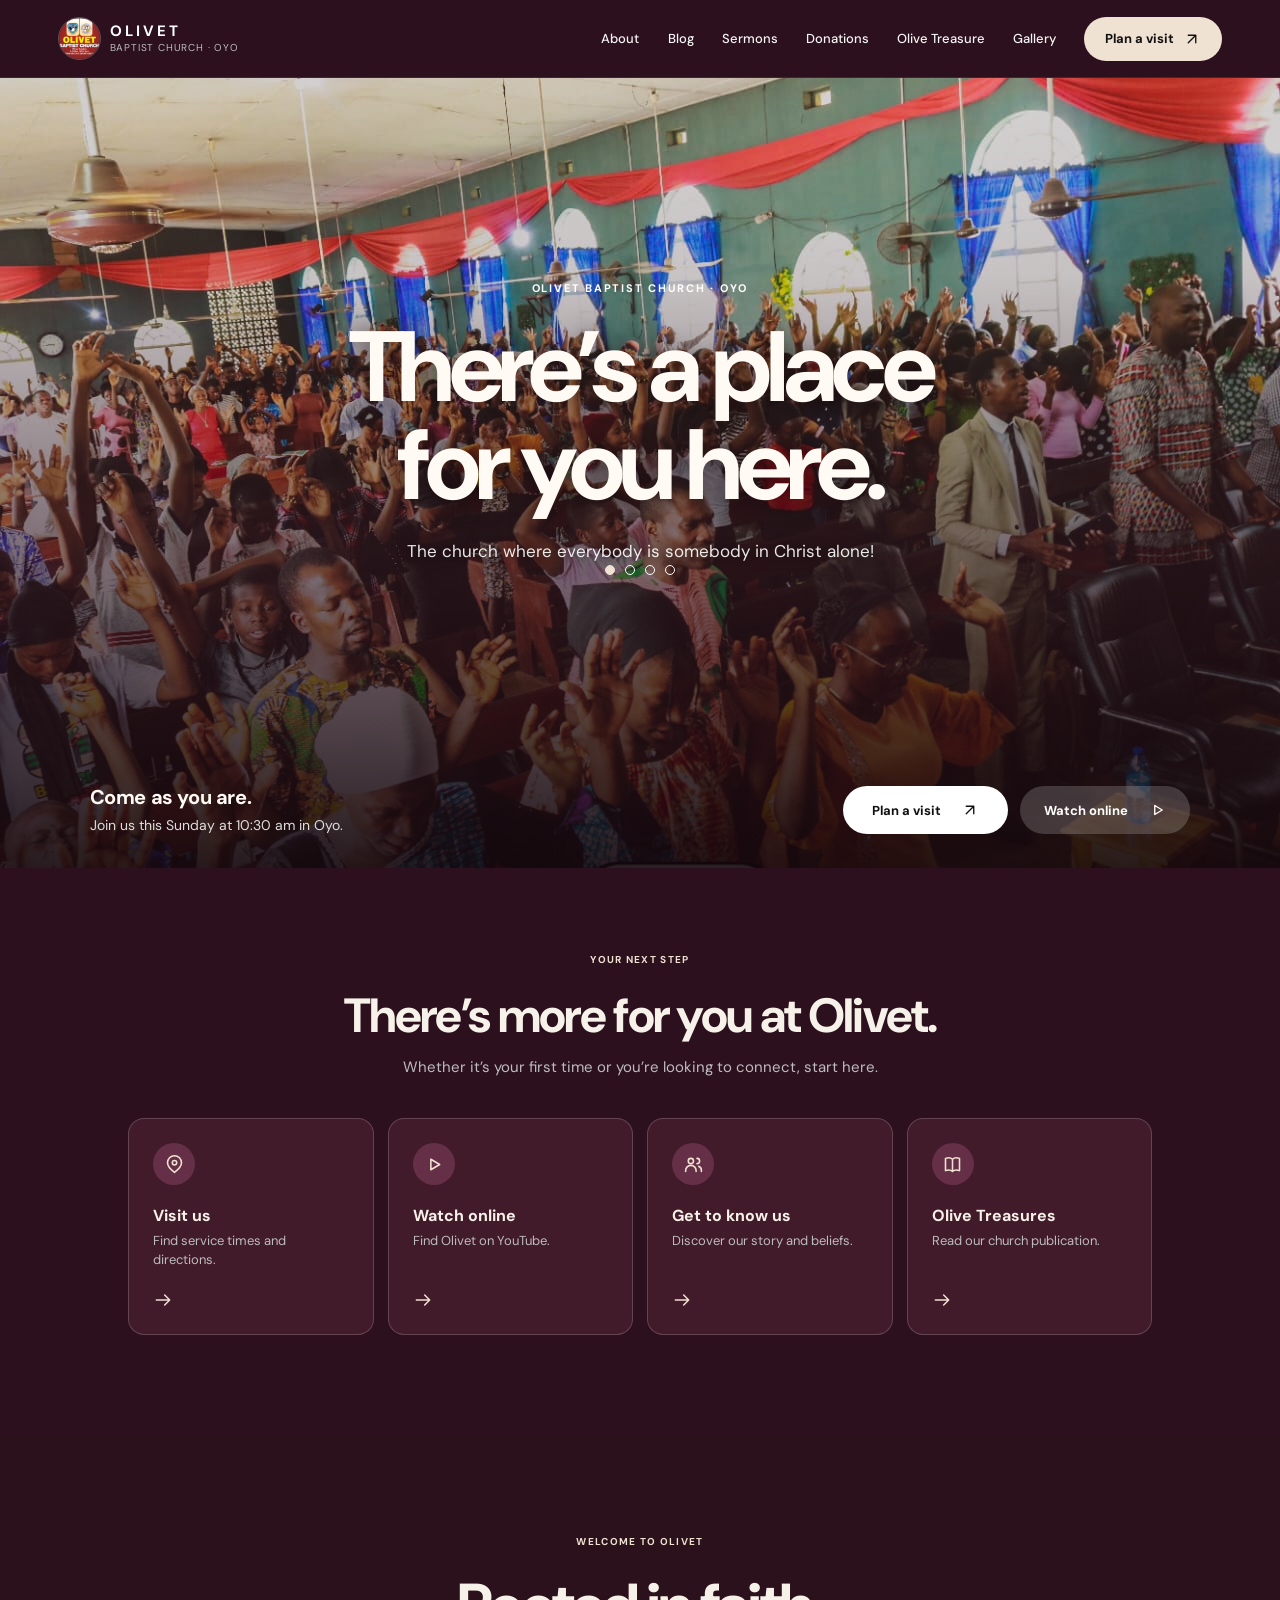
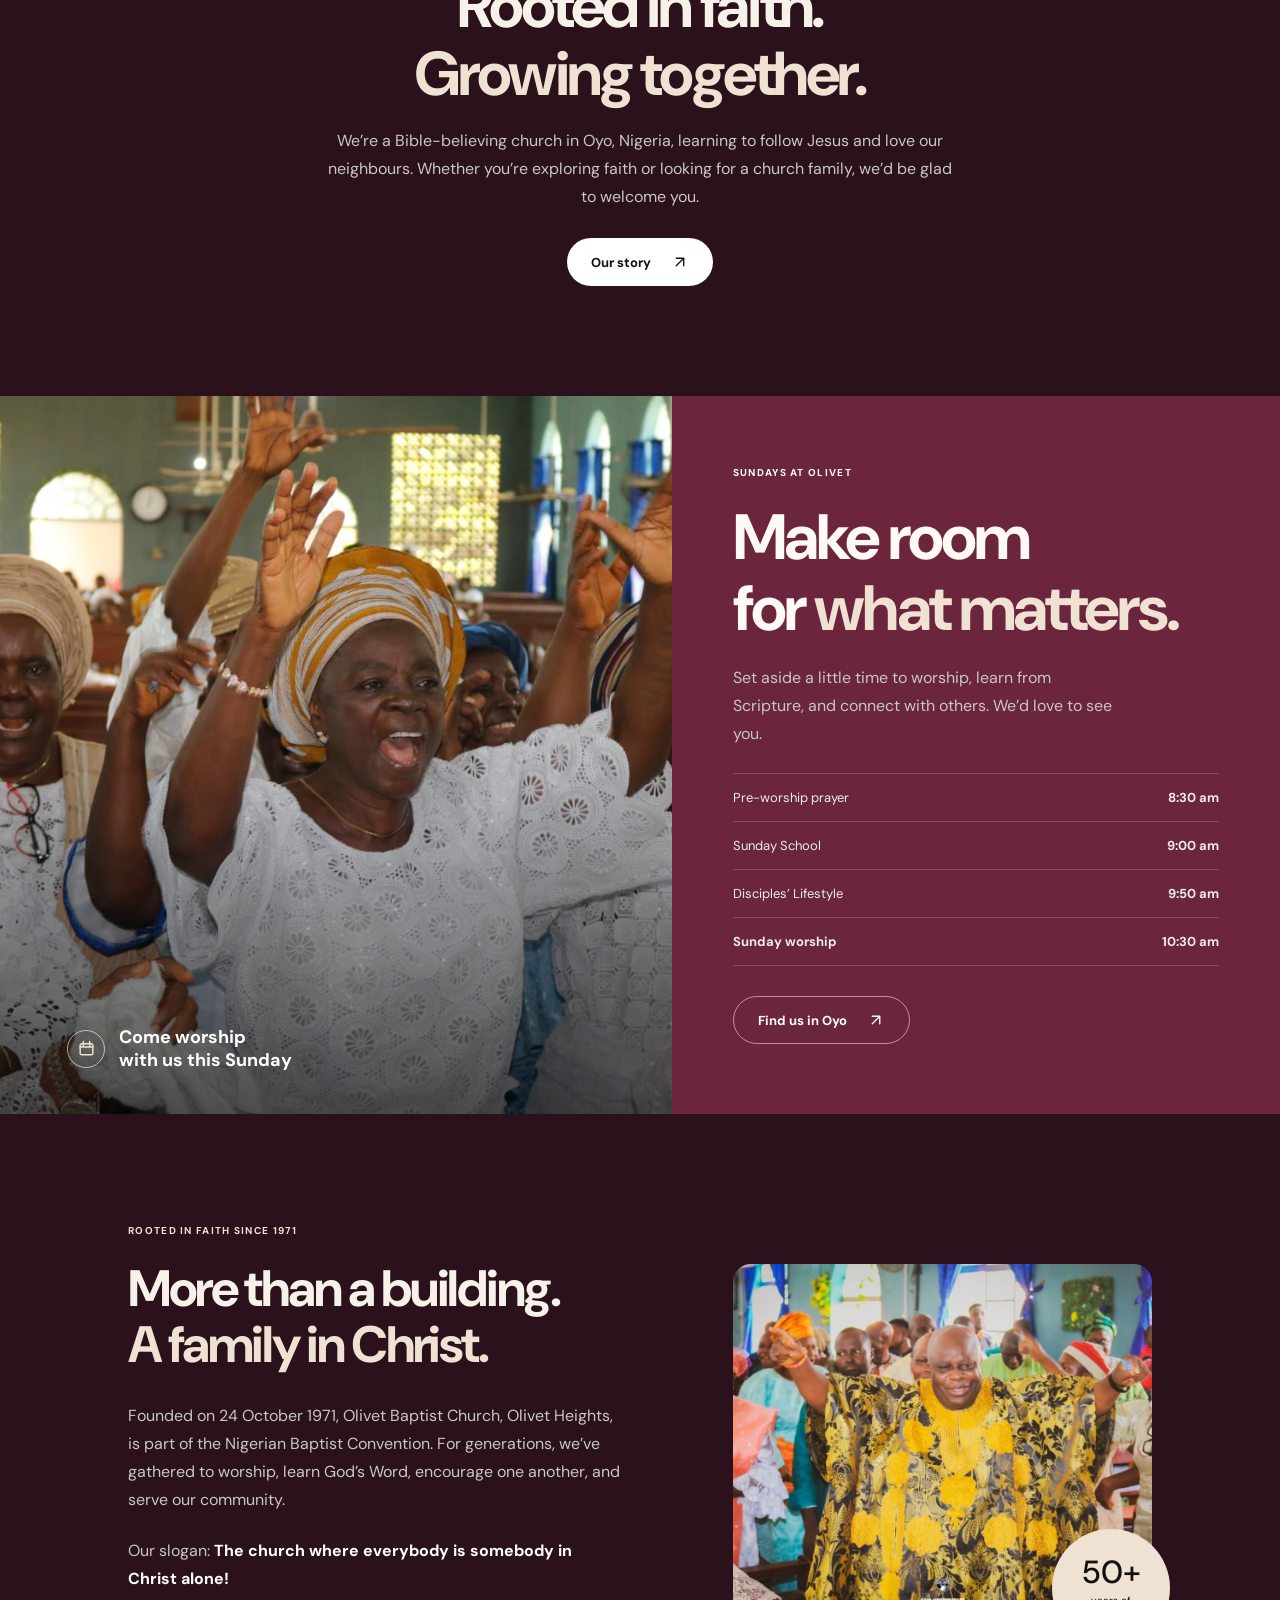
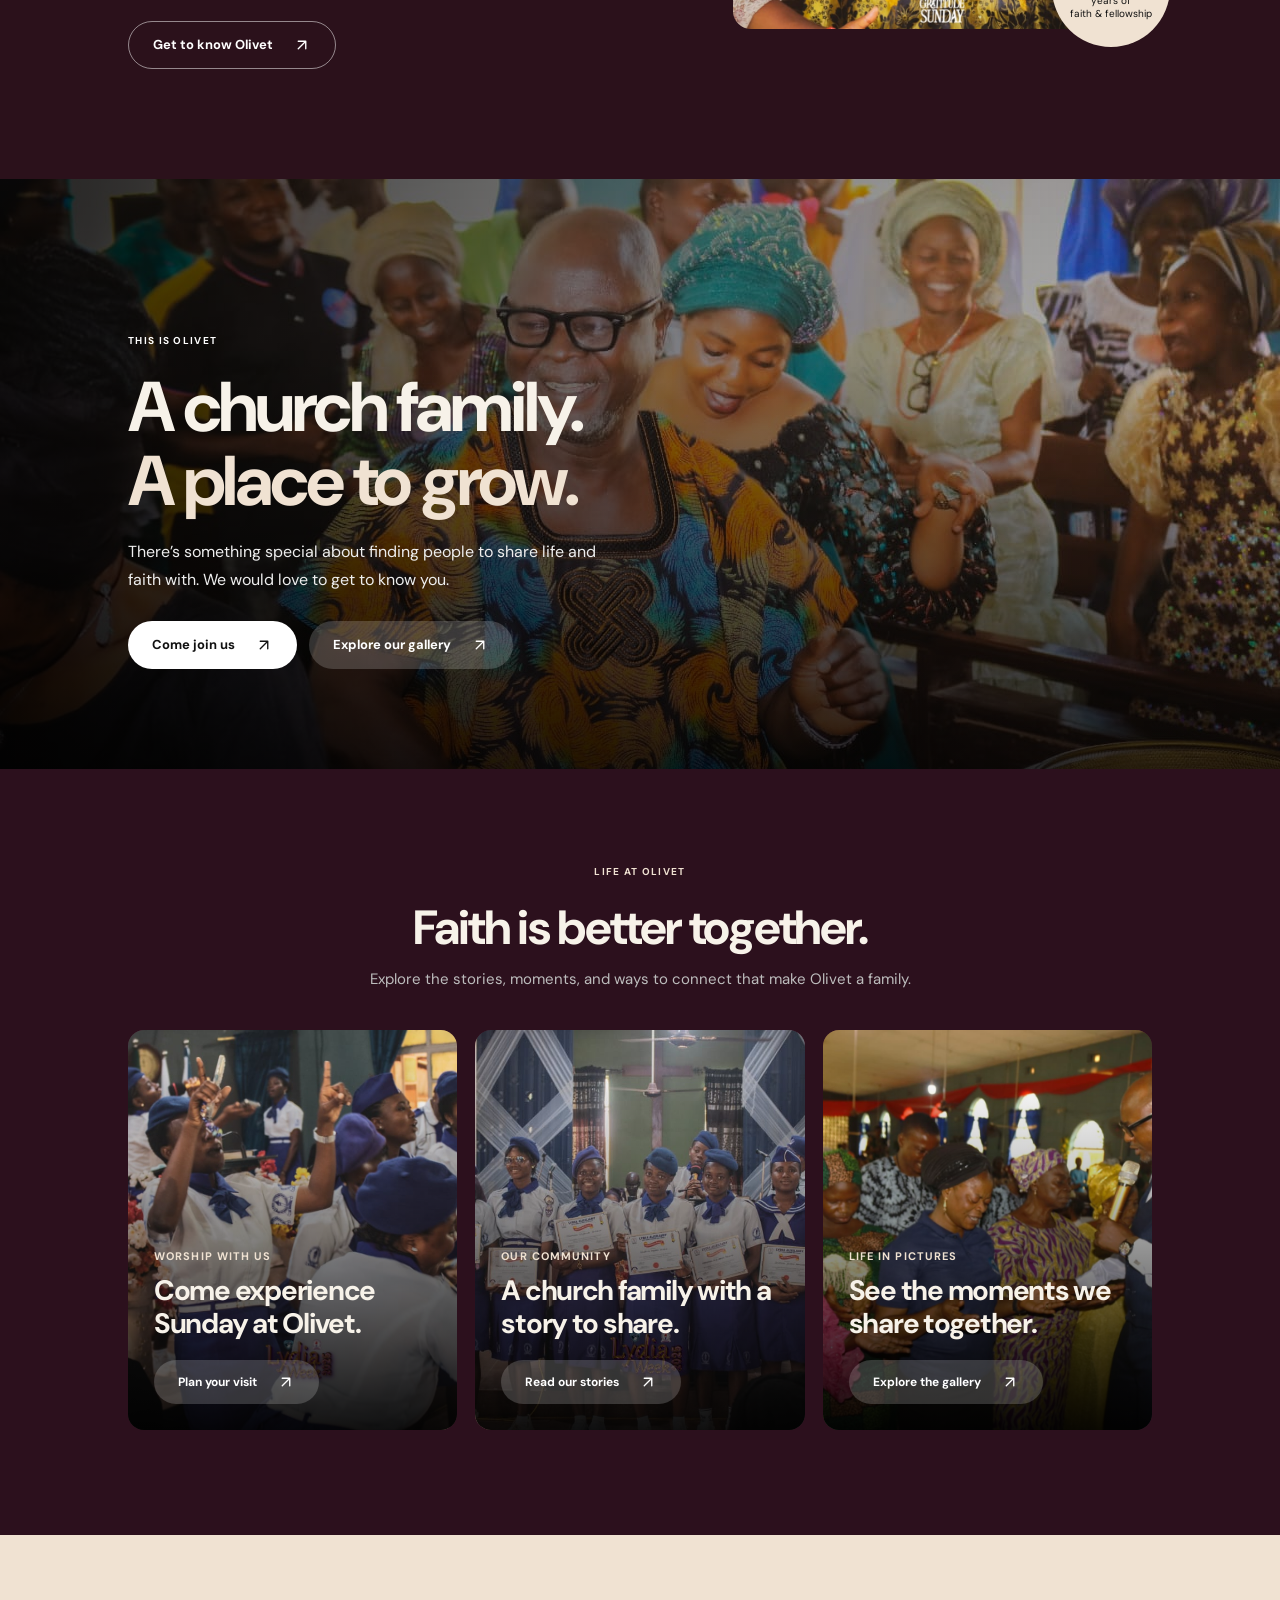
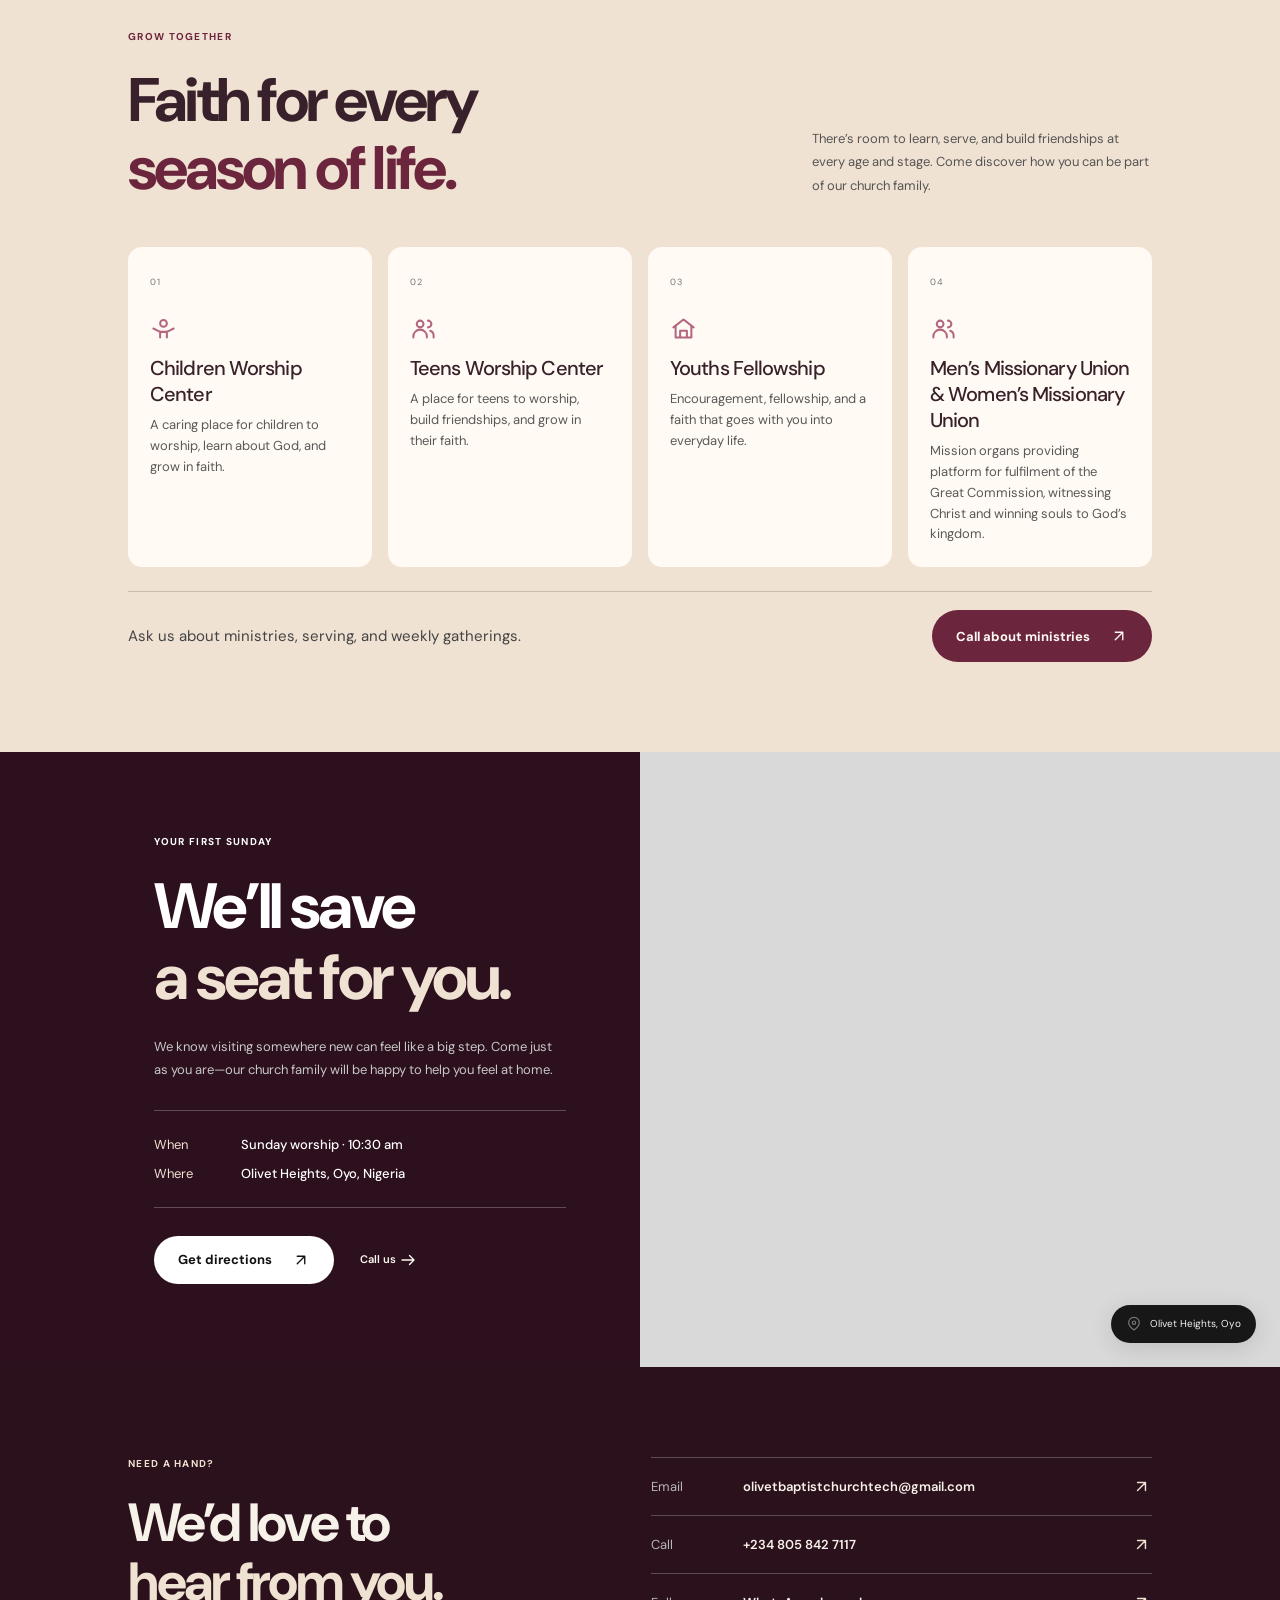
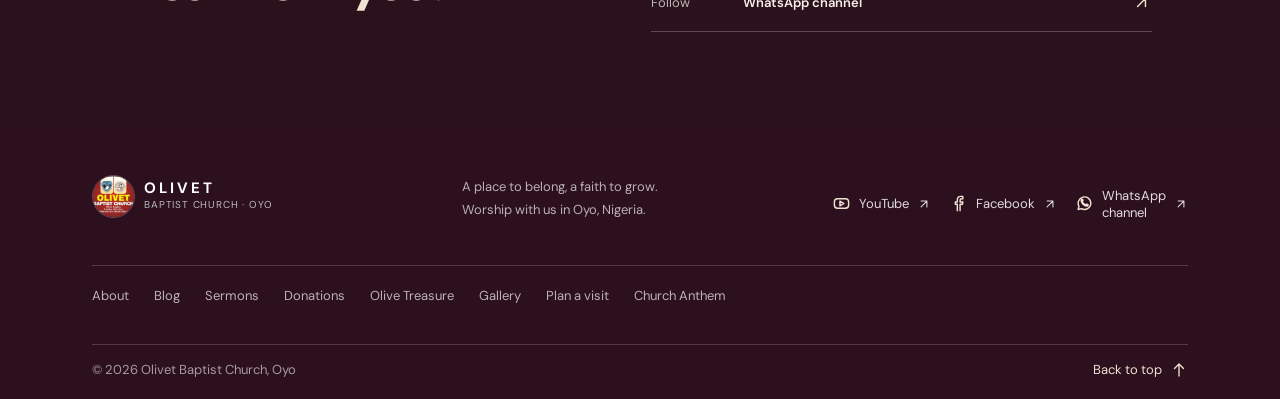
==== commit f88739be: "Add Church Anthem section Co-authored-by: Copilot <223556219+Copilot@users.noreply.github.com>" ====
--- a/index.html
+++ b/index.html
@@ -242,7 +242,7 @@
         </div>
         <nav class="footer-pages" aria-label="Pages">
           <a href="about.html">About</a><a href="blog.html">Blog</a><a href="sermons.html">Sermons</a><a href="donations.html">Donations</a><a href="olive-treasure.html">Olive Treasure</a><a href="gallery.html">Gallery</a><a href="visit.html">Plan a visit</a>
-        </nav>
+        <a href="about.html#church-anthem">Church Anthem</a></nav>
       </div>
       <div class="footer-bottom"><span>© <span id="current-year">2026</span> Olivet Baptist Church, Oyo</span><a href="#home">Back to top <svg class="icon icon-arrow-up" viewBox="0 0 24 24" fill="none" stroke="currentColor" stroke-width="1.8" stroke-linecap="round" stroke-linejoin="round" aria-hidden="true" focusable="false"><path d="M12 20V4m-6 6 6-6 6 6"/></svg></a></div>
     </footer>
--- a/styles.css
+++ b/styles.css
@@ -309,6 +309,18 @@
 .story-photo::before { position: absolute; inset: 25px 25px 0 0; border: 1px solid #c7bca7; content: ""; }
 .story-photo img { position: relative; width: 100%; aspect-ratio: 4 / 4.7; object-fit: cover; }
 .story-photo-caption { position: absolute; right: 0; bottom: 0; padding: 10px 15px; background: var(--clay); color: white; font-size: 10px; letter-spacing: .08em; text-transform: uppercase; }
+
+.anthem-section { padding-top: 85px; padding-bottom: 90px; background: var(--lime); color: var(--green-deep); }
+.anthem-inner { max-width: 860px; margin: 0 auto; text-align: center; }
+.anthem-section .eyebrow { justify-content: center; color: var(--green); }
+.anthem-section h2 { margin-bottom: 10px; font-size: clamp(36px, 5vw, 56px); text-transform: capitalize; }
+.anthem-author { margin-bottom: 34px; color: #614a50; font-size: 14px; }
+.anthem-lyrics { display: grid; gap: 25px; justify-items: center; font-size: clamp(15px, 2vw, 18px); line-height: 1.8; }
+.anthem-verse, .anthem-chorus p { margin: 0; }
+.anthem-verse strong, .anthem-chorus > strong { color: var(--green); }
+.anthem-chorus { width: min(100%, 700px); padding: 22px 24px; border-top: 1px solid rgba(44,16,29,.22); border-bottom: 1px solid rgba(44,16,29,.22); }
+.anthem-chorus > strong { display: block; margin-bottom: 8px; }
+.anthem-repeat { color: var(--green); font-weight: 700; }
 
 .belief-band, .visit-contact-band { background: var(--green-deep); color: white; }
 .belief-inner { padding-top: 80px; padding-bottom: 83px; }
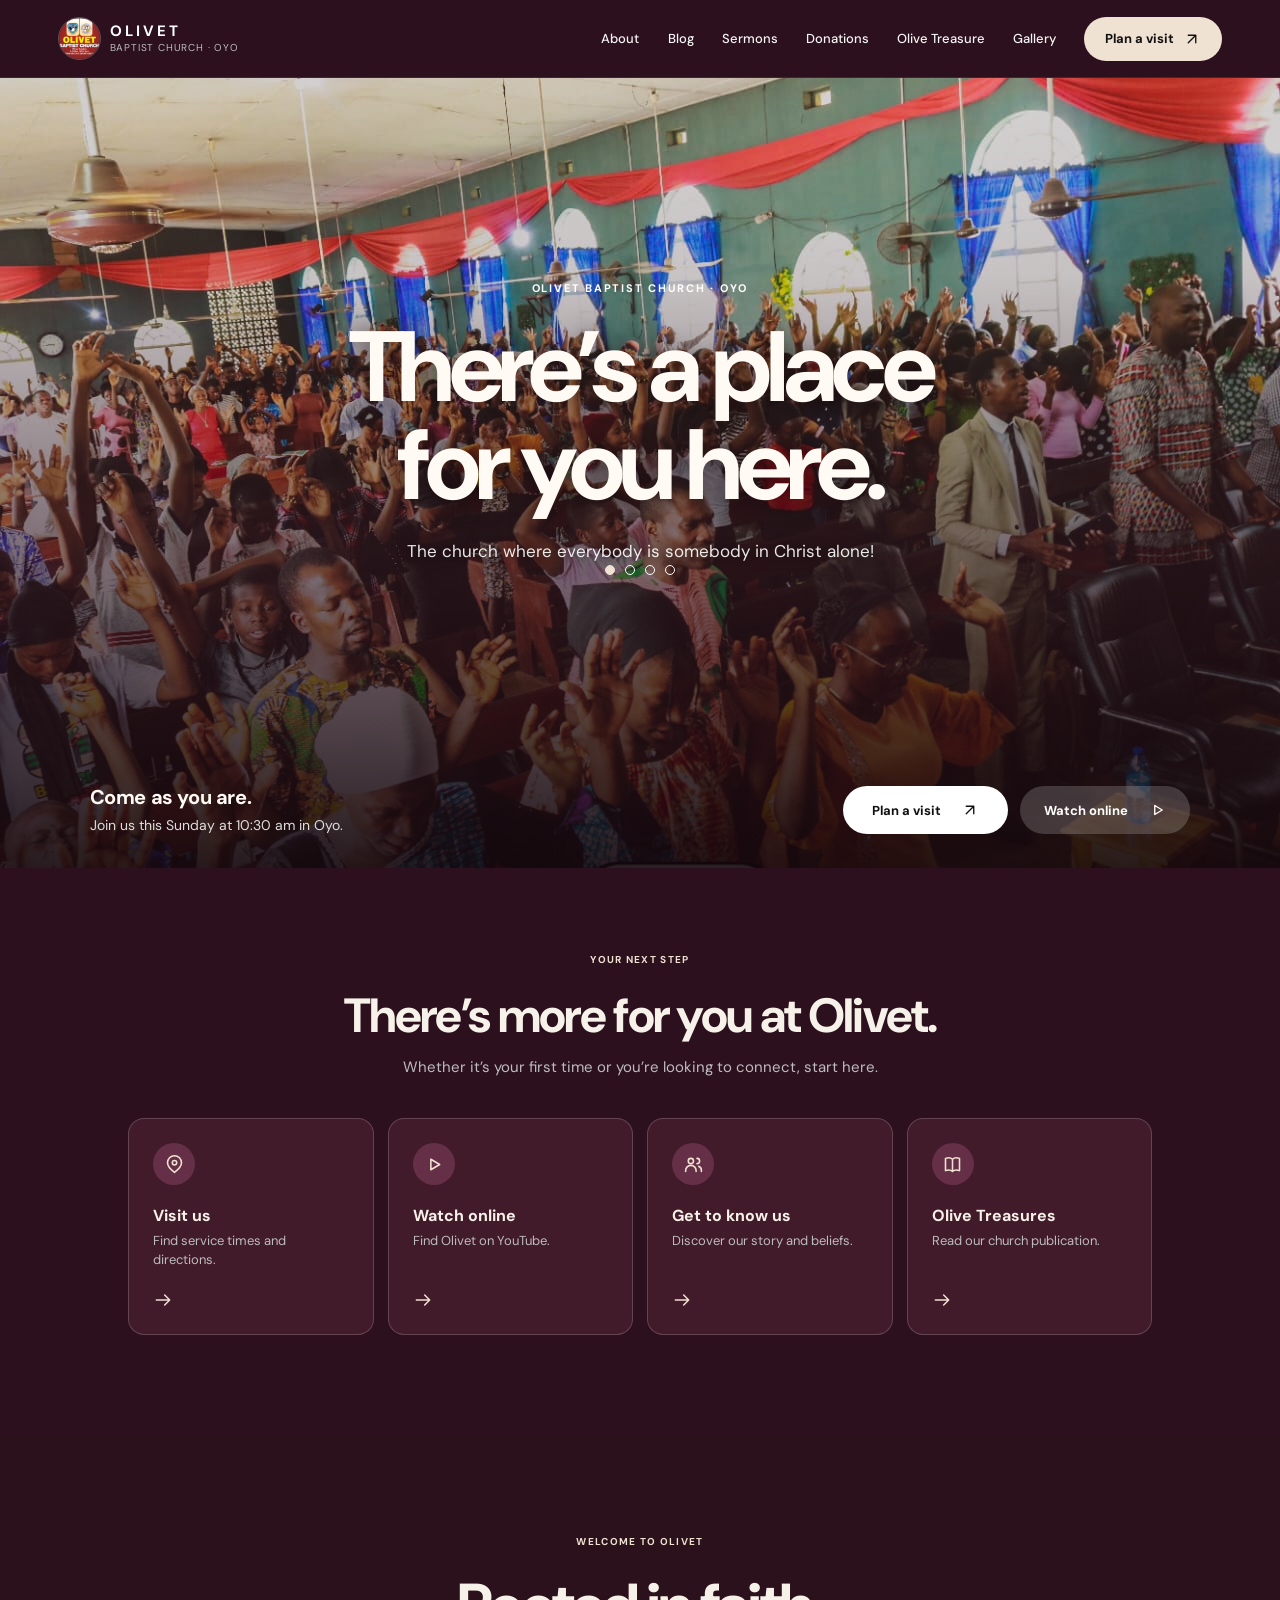
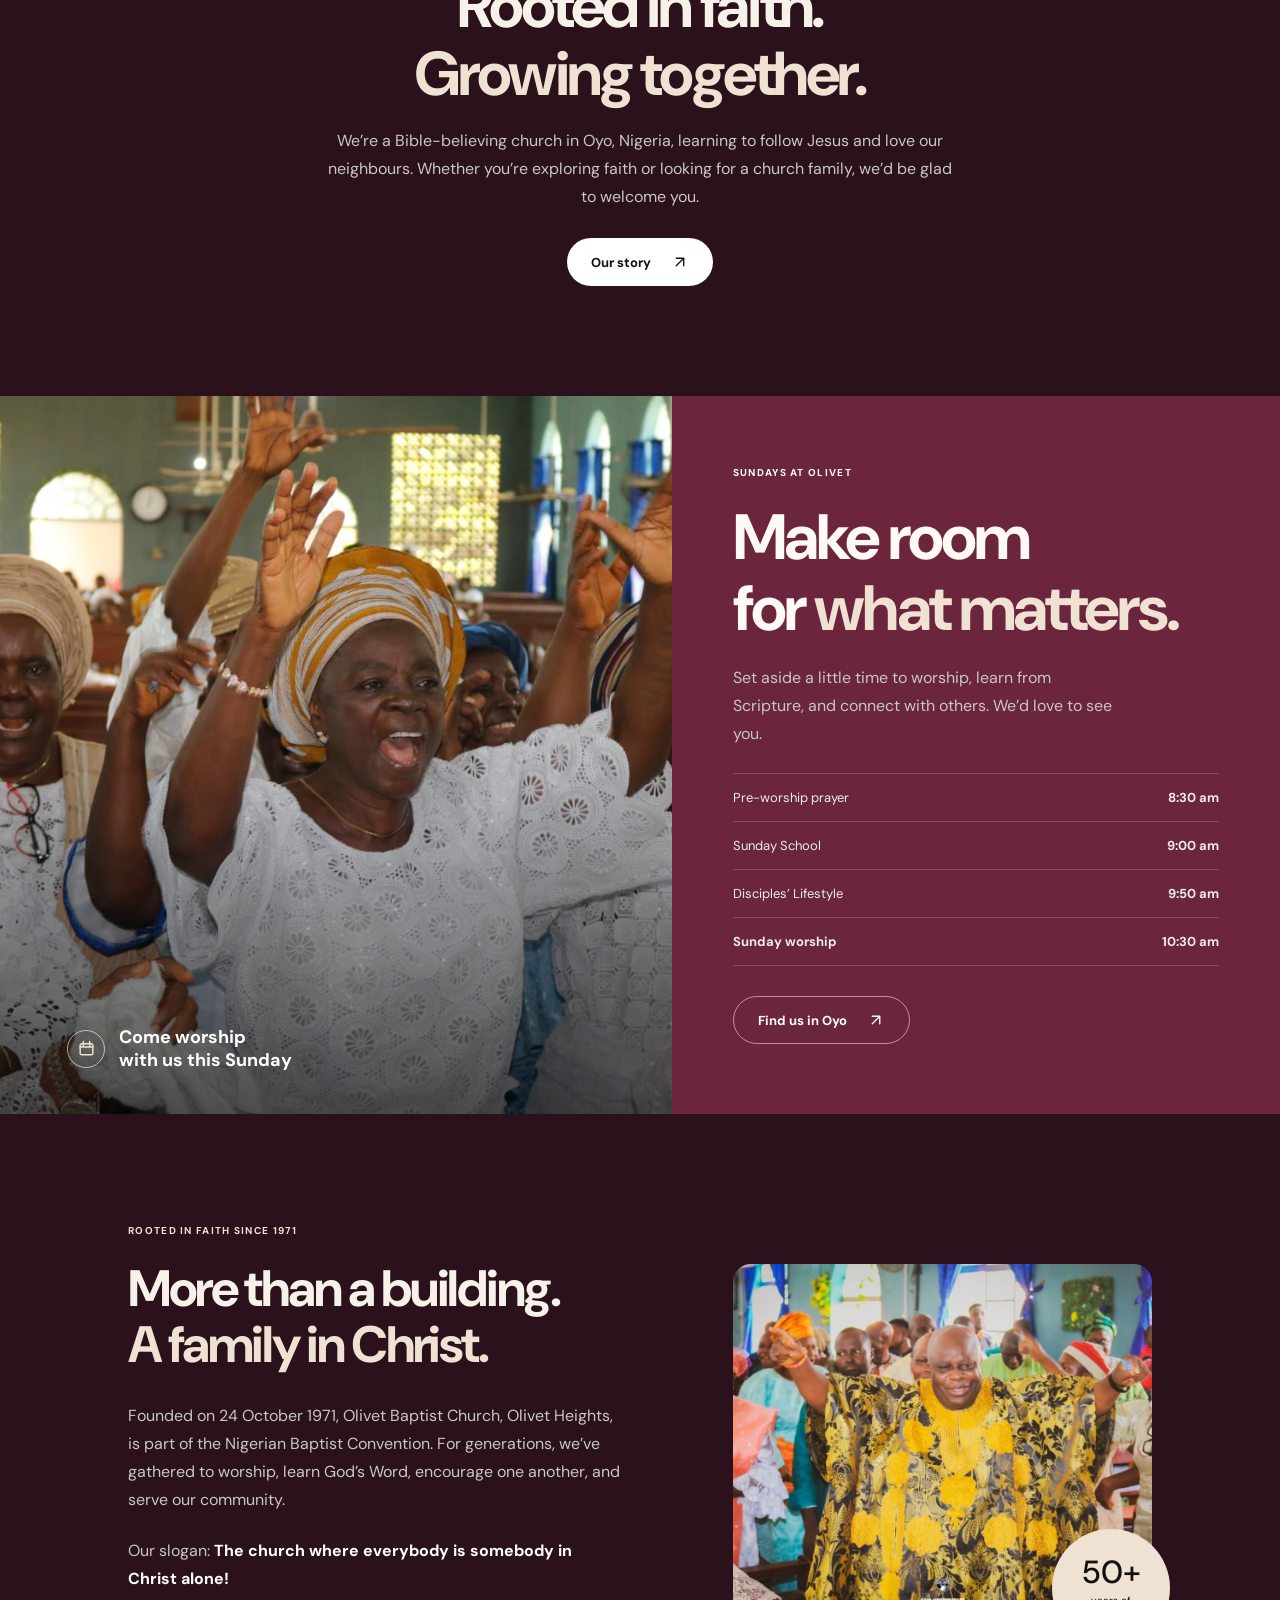
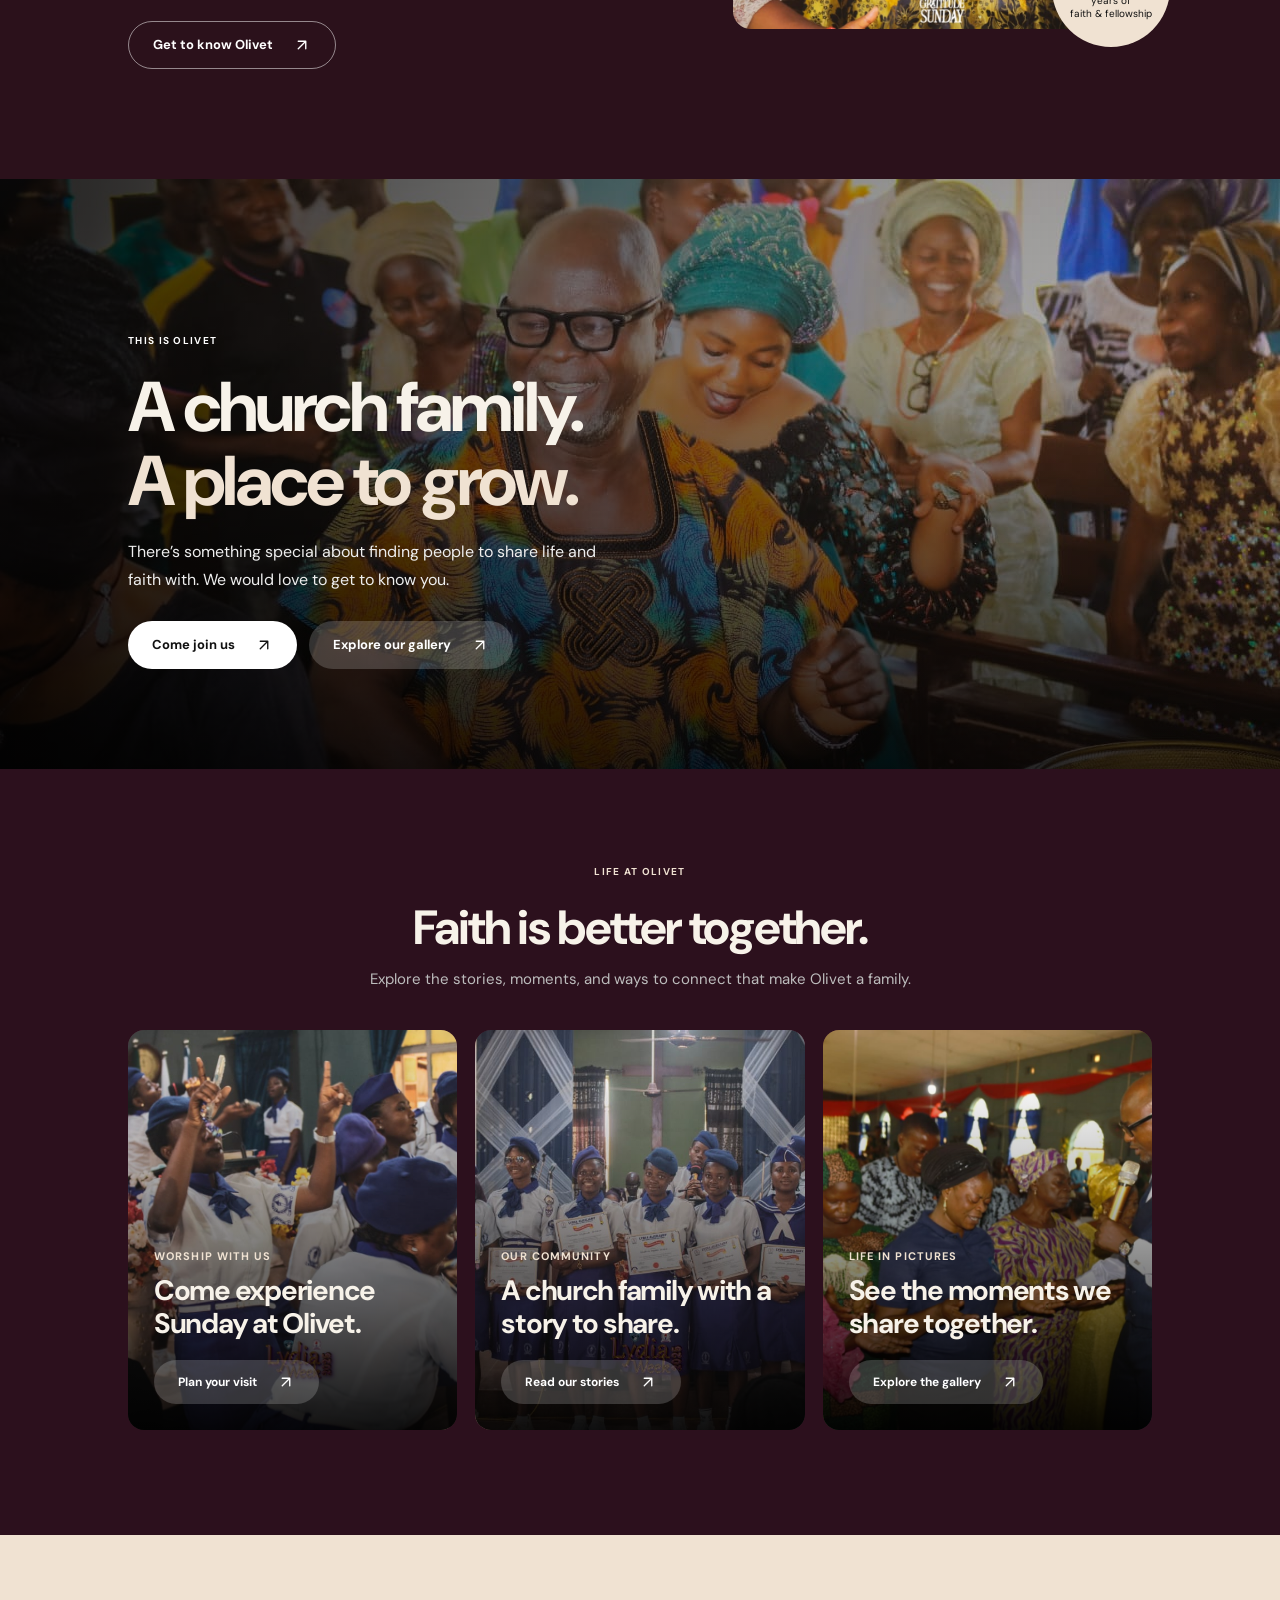
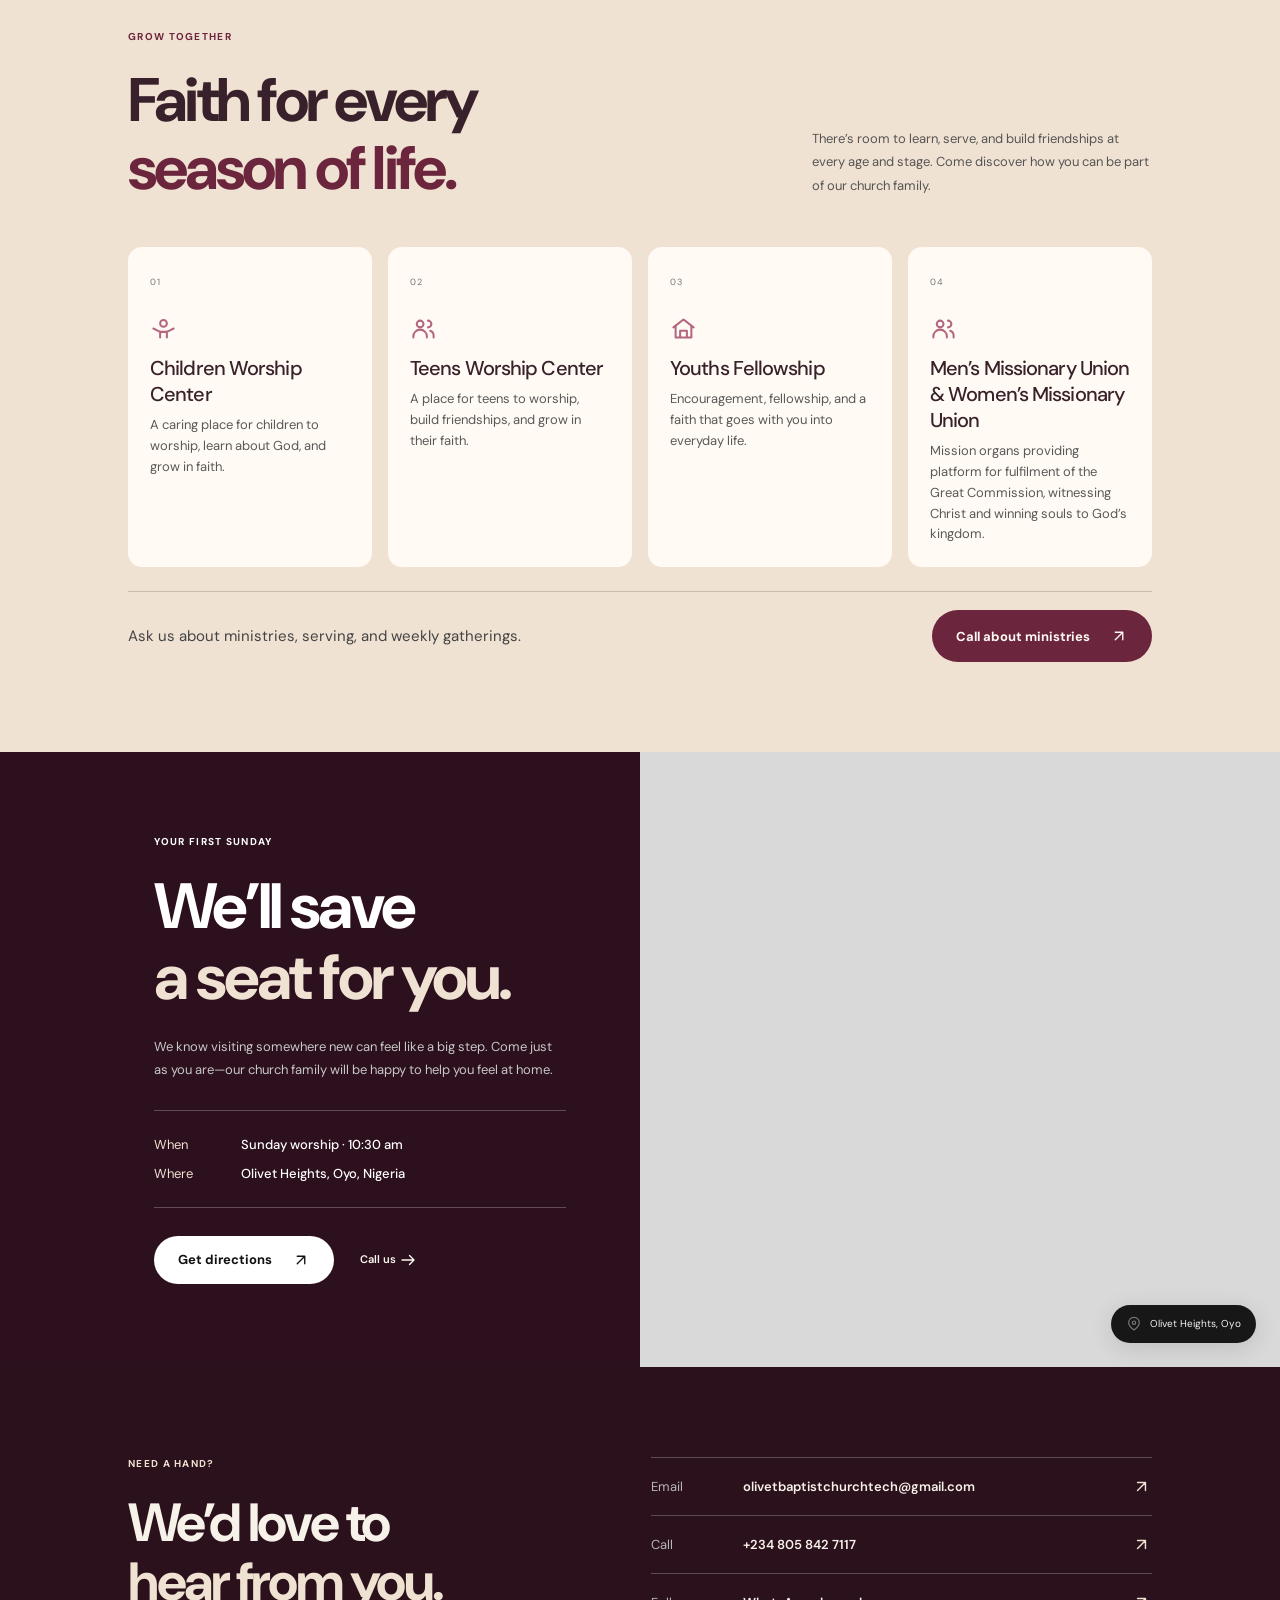
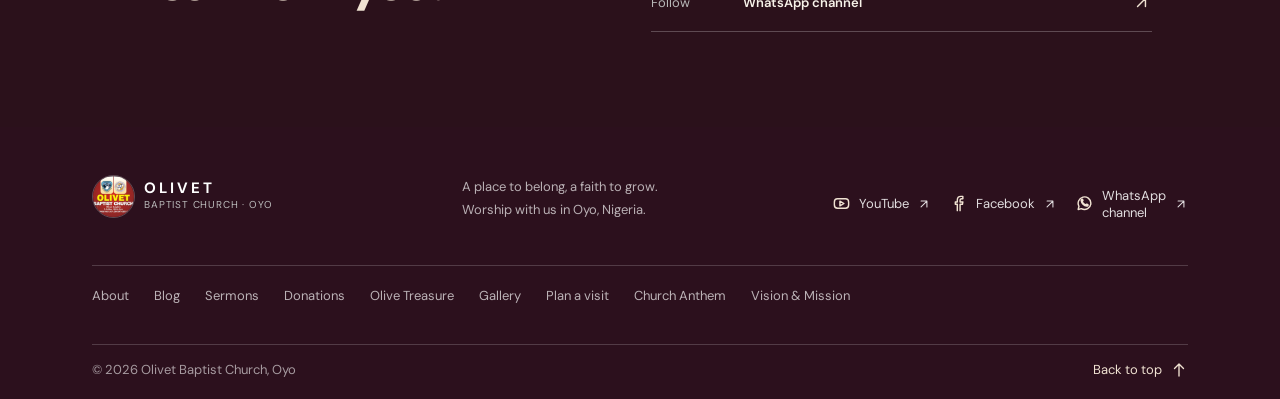
==== commit b264fd8a: "Add church vision and mission statements Co-authored-by: Copilot <223556219+Copilot@users.noreply.gi" ====
--- a/index.html
+++ b/index.html
@@ -242,7 +242,7 @@
         </div>
         <nav class="footer-pages" aria-label="Pages">
           <a href="about.html">About</a><a href="blog.html">Blog</a><a href="sermons.html">Sermons</a><a href="donations.html">Donations</a><a href="olive-treasure.html">Olive Treasure</a><a href="gallery.html">Gallery</a><a href="visit.html">Plan a visit</a>
-        <a href="about.html#church-anthem">Church Anthem</a></nav>
+        <a href="about.html#church-anthem">Church Anthem</a><a href="about.html#vision-mission">Vision &amp; Mission</a></nav>
       </div>
       <div class="footer-bottom"><span>© <span id="current-year">2026</span> Olivet Baptist Church, Oyo</span><a href="#home">Back to top <svg class="icon icon-arrow-up" viewBox="0 0 24 24" fill="none" stroke="currentColor" stroke-width="1.8" stroke-linecap="round" stroke-linejoin="round" aria-hidden="true" focusable="false"><path d="M12 20V4m-6 6 6-6 6 6"/></svg></a></div>
     </footer>
--- a/styles.css
+++ b/styles.css
@@ -309,6 +309,11 @@
 .story-photo::before { position: absolute; inset: 25px 25px 0 0; border: 1px solid #c7bca7; content: ""; }
 .story-photo img { position: relative; width: 100%; aspect-ratio: 4 / 4.7; object-fit: cover; }
 .story-photo-caption { position: absolute; right: 0; bottom: 0; padding: 10px 15px; background: var(--clay); color: white; font-size: 10px; letter-spacing: .08em; text-transform: uppercase; }
+
+.vision-mission-section { display: grid; grid-template-columns: repeat(2, minmax(0, 1fr)); gap: 48px; padding-top: 70px; padding-bottom: 75px; background: var(--green-deep); color: var(--white); }
+.vision-mission-card { padding-left: 24px; border-left: 2px solid var(--clay); }
+.vision-mission-card .eyebrow { color: var(--lime); }
+.vision-mission-card > p:last-child { max-width: 520px; margin: 0; font-family: var(--serif); font-size: clamp(20px, 2.4vw, 29px); line-height: 1.5; }
 
 .anthem-section { padding-top: 85px; padding-bottom: 90px; background: var(--lime); color: var(--green-deep); }
 .anthem-inner { max-width: 860px; margin: 0 auto; text-align: center; }
@@ -524,6 +529,7 @@
   .story-section, .history-section, .visit-welcome, .other-gatherings, .visit-contact-inner { grid-template-columns: 1fr; gap: 35px; }
   .story-section { padding-top: 72px; padding-bottom: 78px; }
   .story-photo { width: min(88%, 410px); justify-self: center; }
+  .vision-mission-section { grid-template-columns: 1fr; gap: 35px; padding-top: 58px; padding-bottom: 62px; }
   .belief-inner { padding-top: 65px; padding-bottom: 68px; }
   .story-copy h2, .belief-inner h2, .history-section h2, .ministry-cta h2, .section-heading-row h2, .media-page-intro h2, .giving-intro h2, .treasure-intro h2, .visit-welcome h2, .other-gatherings h2, .visit-contact-inner h2 { font-size: 43px; }
   .history-section { gap: 25px; padding-top: 72px; padding-bottom: 72px; }
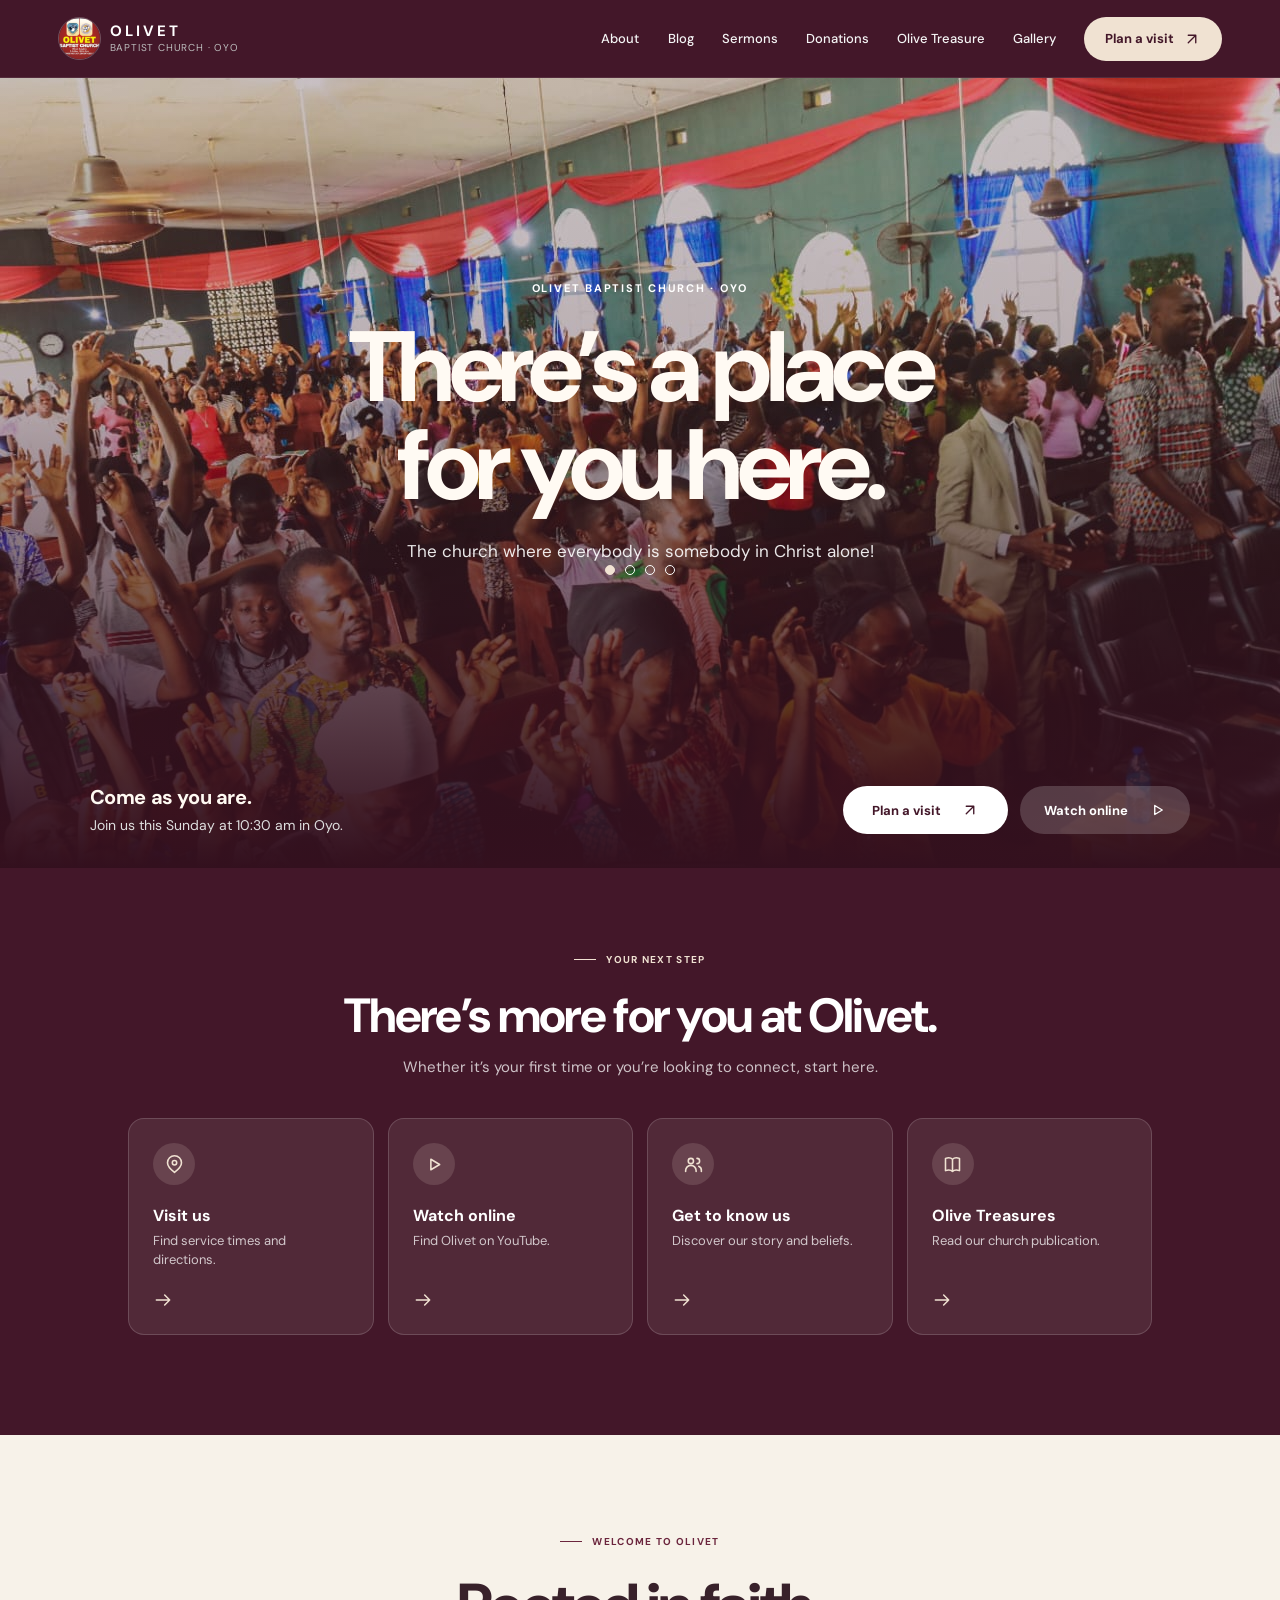
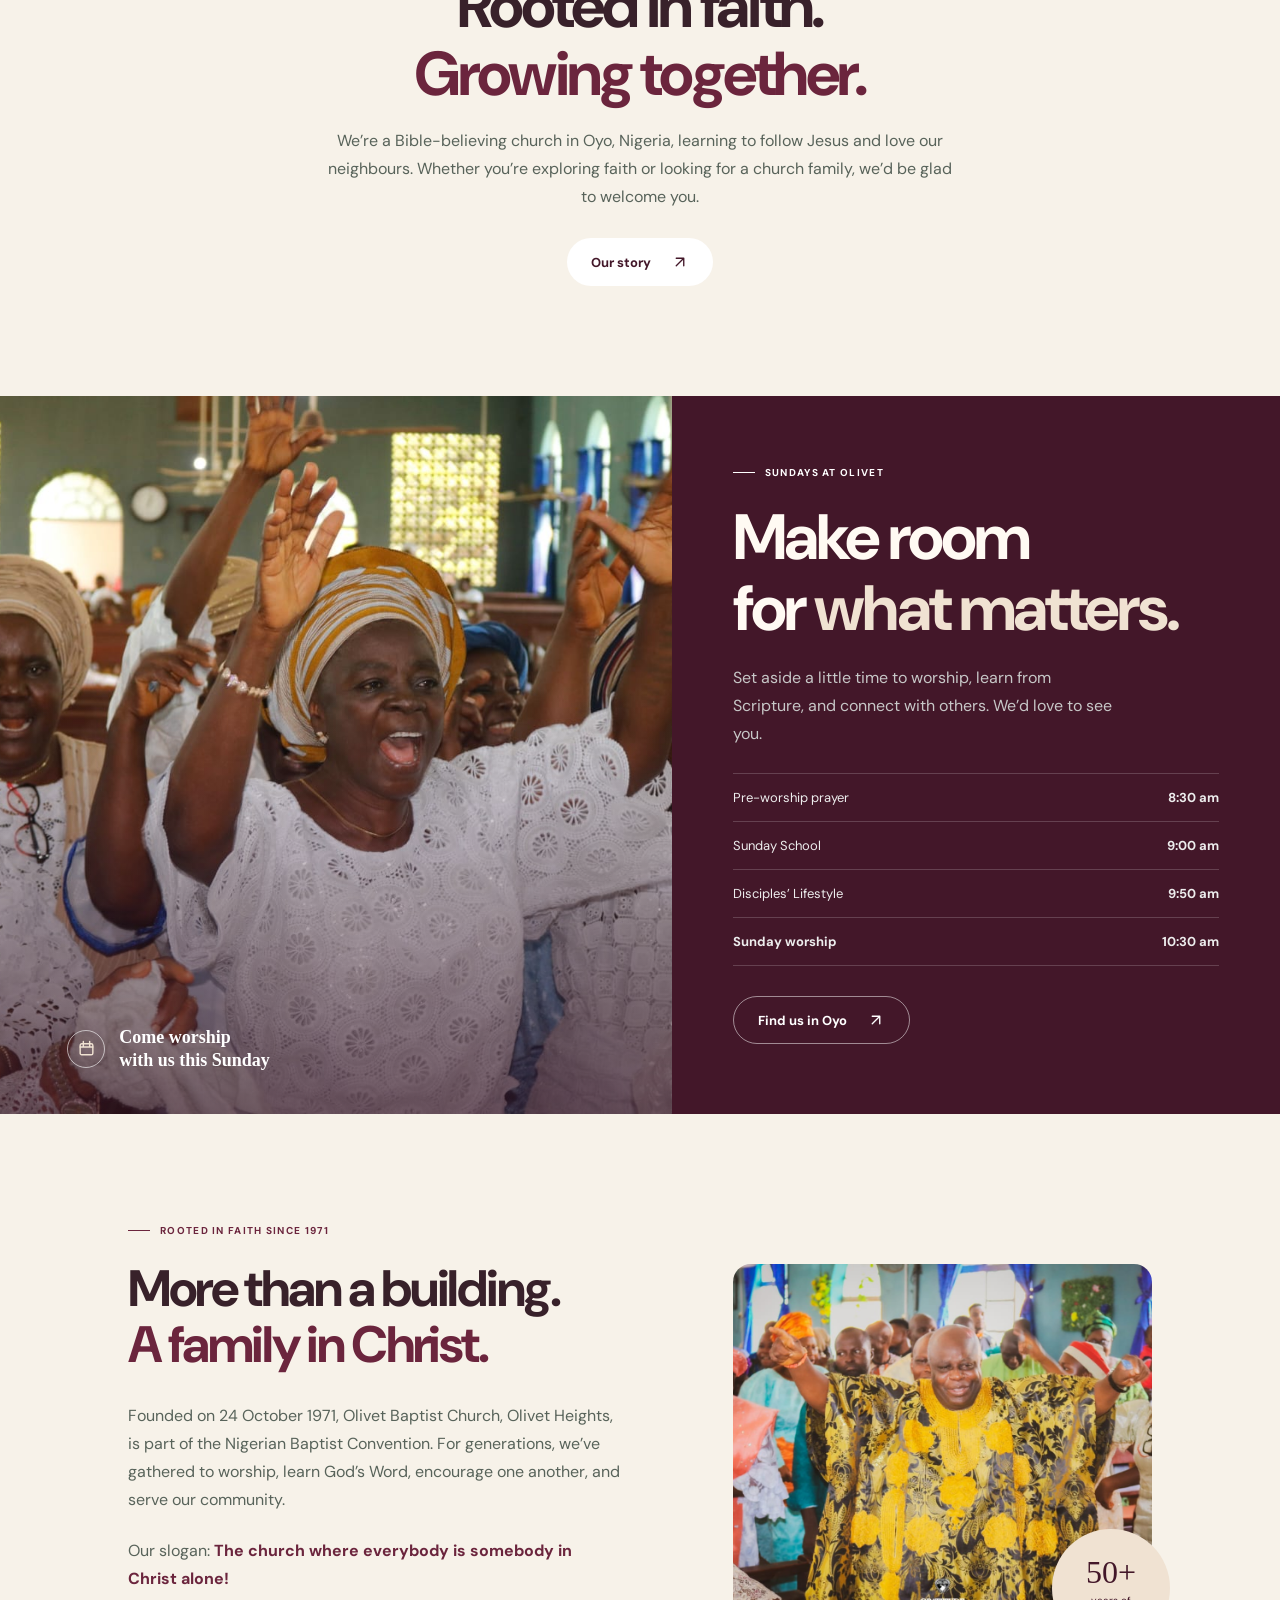
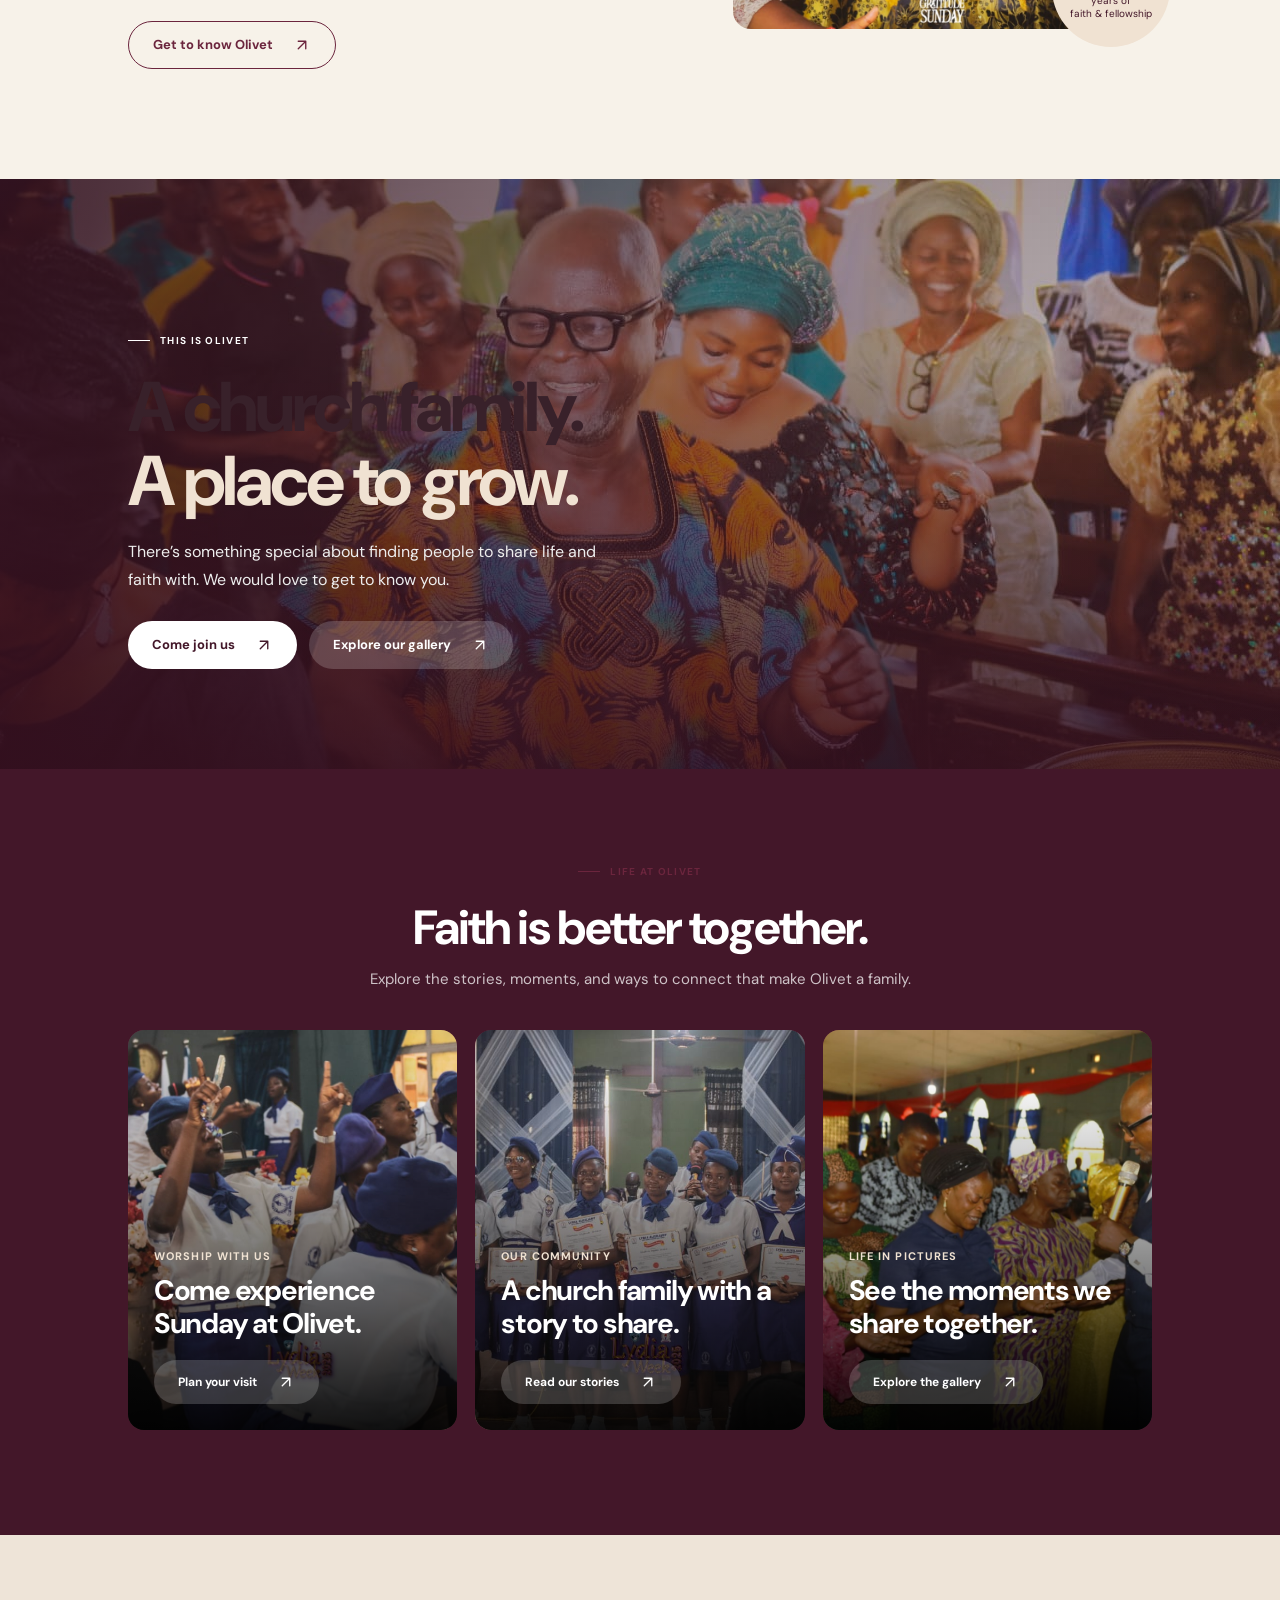
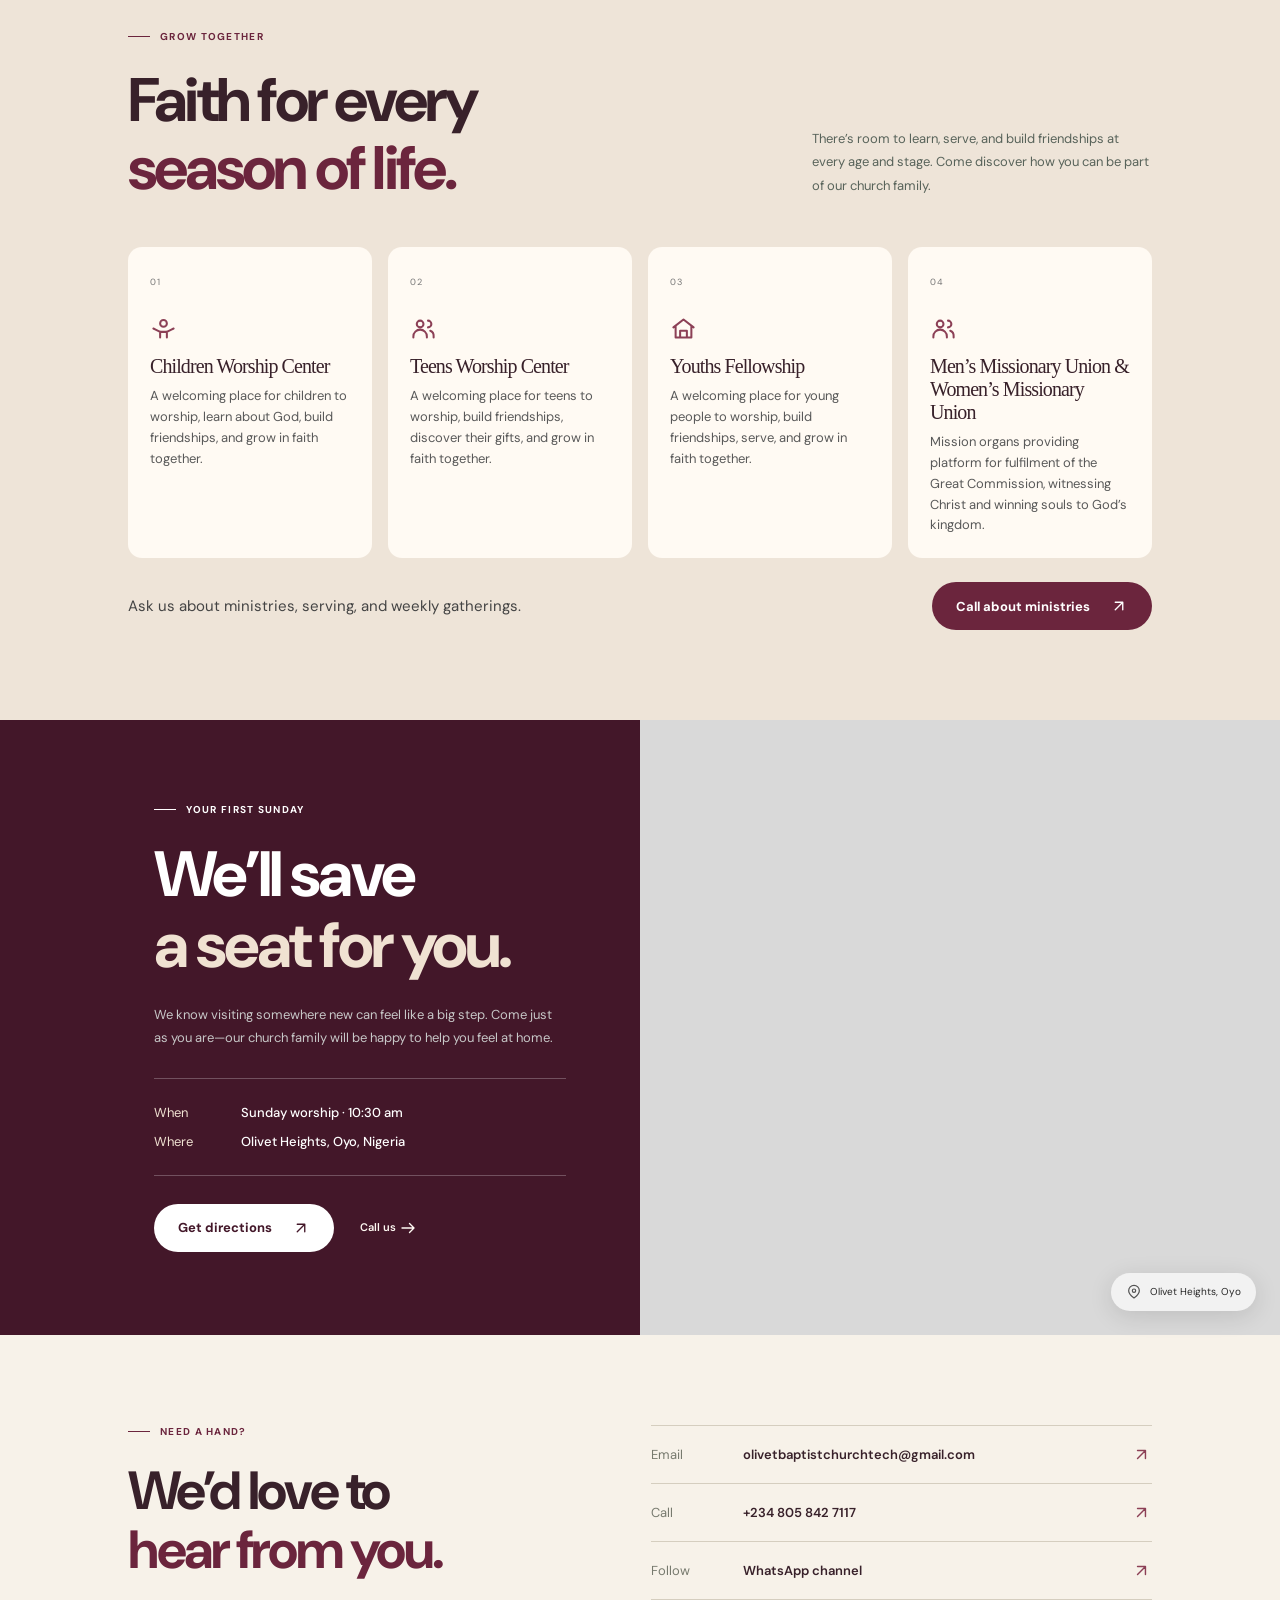
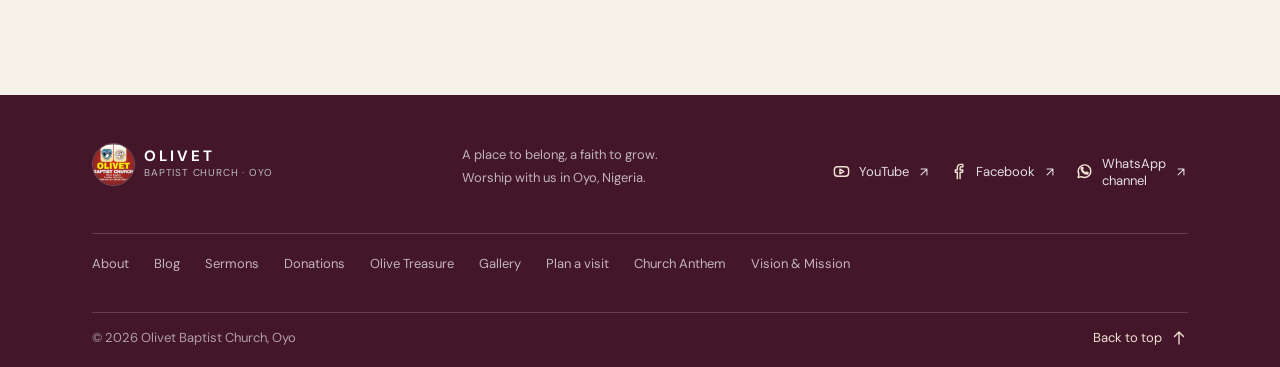
==== commit 235b83cd: "Restore church branding and weekly schedule Co-authored-by: Copilot <223556219+Copilot@users.noreply" ====
--- a/index.html
+++ b/index.html
@@ -189,9 +189,9 @@
             <p>There’s room to learn, serve, and build friendships at every age and stage. Come discover how you can be part of our church family.</p>
           </div>
           <div class="ministry-grid">
-            <article class="ministry-card"><span class="card-number">01</span><span class="card-symbol" aria-hidden="true"><svg class="icon icon-children" viewBox="0 0 24 24" fill="none" stroke="currentColor" stroke-width="1.8" stroke-linecap="round" stroke-linejoin="round" aria-hidden="true" focusable="false"><circle cx="12" cy="7.5" r="3"/><path d="M5 13l4 2v5m10-7-4 2v5M9 15h6M3 12l2 1m16-1-2 1"/></svg></span><h3>Children Worship Center</h3><p>A caring place for children to worship, learn about God, and grow in faith.</p></article>
-            <article class="ministry-card"><span class="card-number">02</span><span class="card-symbol" aria-hidden="true"><svg class="icon icon-users" viewBox="0 0 24 24" fill="none" stroke="currentColor" stroke-width="1.8" stroke-linecap="round" stroke-linejoin="round" aria-hidden="true" focusable="false"><circle cx="9" cy="8" r="3"/><path d="M3 20v-1a6 6 0 0 1 12 0v1M16 5a3 3 0 0 1 0 6m2 3a5 5 0 0 1 3 5v1"/></svg></span><h3>Teens Worship Center</h3><p>A place for teens to worship, build friendships, and grow in their faith.</p></article>
-            <article class="ministry-card"><span class="card-number">03</span><span class="card-symbol" aria-hidden="true"><svg class="icon icon-home" viewBox="0 0 24 24" fill="none" stroke="currentColor" stroke-width="1.8" stroke-linecap="round" stroke-linejoin="round" aria-hidden="true" focusable="false"><path d="m3 11 9-7 9 7M5 10v10h14V10M9 20v-6h6v6"/></svg></span><h3>Youths Fellowship</h3><p>Encouragement, fellowship, and a faith that goes with you into everyday life.</p></article>
+            <article class="ministry-card"><span class="card-number">01</span><span class="card-symbol" aria-hidden="true"><svg class="icon icon-children" viewBox="0 0 24 24" fill="none" stroke="currentColor" stroke-width="1.8" stroke-linecap="round" stroke-linejoin="round" aria-hidden="true" focusable="false"><circle cx="12" cy="7.5" r="3"/><path d="M5 13l4 2v5m10-7-4 2v5M9 15h6M3 12l2 1m16-1-2 1"/></svg></span><h3>Children Worship Center</h3><p>A welcoming place for children to worship, learn about God, build friendships, and grow in faith together.</p></article>
+            <article class="ministry-card"><span class="card-number">02</span><span class="card-symbol" aria-hidden="true"><svg class="icon icon-users" viewBox="0 0 24 24" fill="none" stroke="currentColor" stroke-width="1.8" stroke-linecap="round" stroke-linejoin="round" aria-hidden="true" focusable="false"><circle cx="9" cy="8" r="3"/><path d="M3 20v-1a6 6 0 0 1 12 0v1M16 5a3 3 0 0 1 0 6m2 3a5 5 0 0 1 3 5v1"/></svg></span><h3>Teens Worship Center</h3><p>A welcoming place for teens to worship, build friendships, discover their gifts, and grow in faith together.</p></article>
+            <article class="ministry-card"><span class="card-number">03</span><span class="card-symbol" aria-hidden="true"><svg class="icon icon-home" viewBox="0 0 24 24" fill="none" stroke="currentColor" stroke-width="1.8" stroke-linecap="round" stroke-linejoin="round" aria-hidden="true" focusable="false"><path d="m3 11 9-7 9 7M5 10v10h14V10M9 20v-6h6v6"/></svg></span><h3>Youths Fellowship</h3><p>A welcoming place for young people to worship, build friendships, serve, and grow in faith together.</p></article>
             <article class="ministry-card"><span class="card-number">04</span><span class="card-symbol" aria-hidden="true"><svg class="icon icon-users" viewBox="0 0 24 24" fill="none" stroke="currentColor" stroke-width="1.8" stroke-linecap="round" stroke-linejoin="round" aria-hidden="true" focusable="false"><circle cx="9" cy="8" r="3"/><path d="M3 20v-1a6 6 0 0 1 12 0v1M16 5a3 3 0 0 1 0 6m2 3a5 5 0 0 1 3 5v1"/></svg></span><h3>Men’s Missionary Union &amp; Women’s Missionary Union</h3><p>Mission organs providing platform for fulfilment of the Great Commission, witnessing Christ and winning souls to God’s kingdom.</p></article>
           </div>
           <div class="ministry-inquiry"><p class="ministry-footnote">Ask us about ministries, serving, and weekly gatherings.</p><a class="button button-dark" href="tel:+2348058427117">Call about ministries <svg class="icon icon-arrow-up-right" viewBox="0 0 24 24" fill="none" stroke="currentColor" stroke-width="1.8" stroke-linecap="round" stroke-linejoin="round" aria-hidden="true" focusable="false"><path d="M7 17 17 7M7 7h10v10"/></svg></a></div>
--- a/styles.css
+++ b/styles.css
@@ -117,7 +117,7 @@
   text-transform: uppercase;
 }
 
-.eyebrow > span { display: none; }
+.eyebrow > span { display: inline-block; width: 22px; height: 1px; background: currentColor; }
 .eyebrow-light { color: var(--lime); }
 
 h1, h2, h3, p { margin-top: 0; }
@@ -210,6 +210,8 @@
 .schedule-highlight { color: white; font-weight: 700; }
 .button-outline { border: 1px solid rgba(255,255,255,.48); color: white; }
 .button-outline:hover { border-color: var(--lime); background: var(--lime); color: var(--ink); }
+.about .button-outline, .story-section .button-outline { border-color: var(--green); color: var(--green); }
+.about .button-outline:hover, .story-section .button-outline:hover { background: var(--green); color: white; }
 
 .about { display: grid; grid-template-columns: 1fr .85fr; gap: 11%; align-items: center; padding-top: 125px; padding-bottom: 125px; }
 .about-copy { max-width: 500px; }
@@ -227,7 +229,7 @@
 .ministries-heading { display: flex; align-items: end; justify-content: space-between; gap: 10%; margin-bottom: 45px; }
 .ministries-heading h2 { font-size: clamp(42px, 4.8vw, 62px); }
 .ministries-heading > p { max-width: 340px; margin-bottom: 5px; color: #58635a; font-size: 13px; line-height: 1.8; }
-.ministry-grid { display: grid; grid-template-columns: repeat(3, 1fr); border-top: 1px solid #c8c0b1; border-bottom: 1px solid #c8c0b1; }
+.ministry-grid { display: grid; grid-template-columns: repeat(4, 1fr); border-top: 1px solid #c8c0b1; border-bottom: 1px solid #c8c0b1; }
 .ministry-card { position: relative; min-height: 230px; padding: 26px 23px 24px 0; }
 .ministry-card + .ministry-card { padding-left: 23px; border-left: 1px solid #c8c0b1; }
 .card-number { color: #878875; font-size: 9px; letter-spacing: .1em; }
@@ -286,7 +288,7 @@
   color: white;
 }
 
-.page-hero::before { position: absolute; inset: 0; background: linear-gradient(90deg, rgba(17,40,29,.9), rgba(17,40,29,.38)), linear-gradient(0deg, rgba(17,40,29,.35), transparent 55%); content: ""; }
+.page-hero::before { position: absolute; inset: 0; background: linear-gradient(90deg, rgba(51,15,30,.9), rgba(67,23,41,.38)), linear-gradient(0deg, rgba(51,15,30,.35), transparent 55%); content: ""; }
 .page-hero-about { background-image: url("assets/IMG-20260530-WA0030.jpg"); }
 .page-hero-blog { background-image: url("assets/IMG-20260530-WA0041.jpg"); }
 .page-hero-sermons { background-image: url("assets/IMG-20260530-WA0029.jpg"); }
@@ -319,7 +321,7 @@
 .anthem-inner { max-width: 860px; margin: 0 auto; text-align: center; }
 .anthem-section .eyebrow { justify-content: center; color: var(--green); }
 .anthem-section h2 { margin-bottom: 10px; font-size: clamp(36px, 5vw, 56px); text-transform: capitalize; }
-.anthem-author { margin-bottom: 34px; color: #614a50; font-size: 14px; }
+.anthem-author { margin-bottom: 34px; color: var(--ink-soft); font-size: 14px; }
 .anthem-lyrics { display: grid; gap: 25px; justify-items: center; font-size: clamp(15px, 2vw, 18px); line-height: 1.8; }
 .anthem-verse, .anthem-chorus p { margin: 0; }
 .anthem-verse strong, .anthem-chorus > strong { color: var(--green); }
@@ -385,20 +387,18 @@
 
 .gallery-section { padding-bottom: 65px; }
 .gallery-controls { display: flex; align-items: center; gap: 16px; margin-bottom: 16px; }
-.gallery-scroll-toggle { border-color: rgba(255,255,255,.35); }
-.gallery-scroll-status { color: #bdbdbd; font-size: 12px; }
+.gallery-scroll-toggle { min-height: 40px; padding: 0 13px; border: 1px solid rgba(67,23,41,.35); border-radius: 999px; background: transparent; color: var(--green-deep); font: inherit; font-size: 12px; cursor: pointer; }
+.gallery-scroll-toggle:hover { background: var(--green); color: white; }
+.gallery-scroll-toggle:focus-visible { outline: 3px solid var(--clay); outline-offset: 3px; }
+.gallery-scroll-status { color: #667068; font-size: 12px; }
 .gallery-grid { display: flex; gap: 12px; overflow-x: auto; padding: 4px 2px 14px; scroll-snap-type: x mandatory; scrollbar-color: var(--clay) var(--paper-deep); }
 .gallery-grid a { display: block; flex: 0 0 calc((100% - 36px) / 4); overflow: hidden; background: var(--paper-deep); scroll-snap-align: start; }
 .gallery-grid img { width: 100%; height: 100%; min-height: 175px; aspect-ratio: 1.08 / 1; object-fit: cover; transition: transform .35s ease; }
 .gallery-grid a:hover img { transform: scale(1.05); }
-@media (max-width: 680px) {
-  .gallery-grid a { flex-basis: 78%; }
-  .gallery-controls { align-items: flex-start; flex-direction: column; gap: 8px; }
-}
 .video-section { padding-top: 50px; }
 .video-grid { display: grid; grid-template-columns: repeat(3, minmax(0, 1fr)); gap: 22px; }
 .video-grid figure { margin: 0; }
-.video-grid video { display: block; width: 100%; aspect-ratio: 16 / 10; background: #192f25; object-fit: cover; }
+.video-grid video { display: block; width: 100%; aspect-ratio: 16 / 10; background: var(--green-deep); object-fit: cover; }
 .video-grid figcaption { padding-top: 10px; color: #657067; font-size: 10px; }
 
 .visit-welcome { display: grid; grid-template-columns: 1fr 1fr; gap: 10%; align-items: start; padding-top: 94px; padding-bottom: 95px; }
@@ -447,7 +447,7 @@
   .menu-icon i { display: block; height: 1px; background: currentColor; transition: transform .2s ease; }
   .menu-toggle[aria-expanded="true"] .menu-icon i:first-child { transform: translateY(3px) rotate(45deg); }
   .menu-toggle[aria-expanded="true"] .menu-icon i:last-child { transform: translateY(-3px) rotate(-45deg); }
-  .navigation { position: absolute; top: 82px; right: 0; left: 0; display: none; height: auto; align-items: stretch; gap: 0; padding: 8px 5% 18px; border-top: 1px solid #e4dfd3; background: var(--paper); box-shadow: 0 12px 18px rgba(28,48,40,.08); }
+  .navigation { position: absolute; top: 82px; right: 0; left: 0; display: none; height: auto; align-items: stretch; gap: 0; padding: 8px 5% 18px; border-top: 1px solid #e4dfd3; background: var(--paper); box-shadow: 0 12px 18px rgba(67,23,41,.08); }
   .navigation.is-open { display: flex; flex-direction: column; }
   .navigation a { padding: 13px 0; border-bottom: 1px solid #e4dfd3; font-size: 13px; }
   .navigation .nav-visit { margin-top: 12px; padding: 13px; border: 1px solid #c9c8b9; text-align: center; }
@@ -456,7 +456,7 @@
   .gather-panel { padding-right: 9%; padding-left: 9%; }
   .visit-content { padding-right: 9%; padding-left: 15%; }
   .about { gap: 7%; }
-  .gallery-grid { grid-template-columns: repeat(3, minmax(0, 1fr)); }
+  .gallery-grid a { flex-basis: calc((100% - 24px) / 3); }
   .video-grid { grid-template-columns: repeat(2, minmax(0, 1fr)); }
   .footer-main { grid-template-columns: 1fr 1fr; }
   .footer-socials { grid-column: 1 / -1; justify-content: flex-start; padding-top: 0; }
@@ -474,14 +474,14 @@
   .menu-icon i { display: block; height: 1px; background: currentColor; transition: transform .2s ease; }
   .menu-toggle[aria-expanded="true"] .menu-icon i:first-child { transform: translateY(3px) rotate(45deg); }
   .menu-toggle[aria-expanded="true"] .menu-icon i:last-child { transform: translateY(-3px) rotate(-45deg); }
-  .navigation { position: absolute; top: 70px; right: 0; left: 0; display: none; height: auto; align-items: stretch; gap: 0; padding: 8px 5% 18px; border-top: 1px solid #e4dfd3; background: var(--paper); box-shadow: 0 12px 18px rgba(28,48,40,.08); }
+  .navigation { position: absolute; top: 70px; right: 0; left: 0; display: none; height: auto; align-items: stretch; gap: 0; padding: 8px 5% 18px; border-top: 1px solid #e4dfd3; background: var(--paper); box-shadow: 0 12px 18px rgba(67,23,41,.08); }
   .navigation.is-open { display: flex; flex-direction: column; }
   .navigation a { padding: 13px 0; border-bottom: 1px solid #e4dfd3; font-size: 13px; }
   .navigation .nav-visit { margin-top: 12px; padding: 13px; border: 1px solid #c9c8b9; text-align: center; }
   .brand-logo { width: 38px; height: 38px; }
   .hero { min-height: 670px; min-height: min(720px, calc(100svh - 102px)); align-items: end; }
   .hero-image { object-position: 58% center; }
-  .hero-shade { background: linear-gradient(0deg, rgba(17, 40, 29, .93) 0%, rgba(22, 43, 32, .76) 47%, rgba(17, 35, 27, .1) 100%); }
+  .hero-shade { background: linear-gradient(0deg, rgba(51, 15, 30, .93) 0%, rgba(67, 23, 41, .76) 47%, rgba(67, 23, 41, .1) 100%); }
   .hero-content { width: 100%; padding: 70px 7% 84px; }
   .eyebrow { margin-bottom: 18px; font-size: 9px; }
   .hero h1 { font-size: clamp(48px, 13vw, 72px); }
@@ -543,8 +543,9 @@
   .giving-grid { grid-template-columns: 1fr; gap: 16px; }
   .treasure-viewer { padding-bottom: 65px; }
   .treasure-viewer iframe { height: 70vh; min-height: 420px; }
-  .gallery-grid { grid-template-columns: repeat(2, minmax(0, 1fr)); gap: 8px; }
+  .gallery-grid a { flex-basis: 78%; }
   .gallery-grid img { min-height: 130px; }
+  .gallery-controls { align-items: flex-start; flex-direction: column; gap: 8px; }
   .video-section { padding-top: 30px; }
   .video-grid { grid-template-columns: 1fr; gap: 18px; }
   .visit-welcome, .other-gatherings { padding-top: 68px; padding-bottom: 70px; }
@@ -562,19 +563,19 @@
   *, *::before, *::after { scroll-behavior: auto !important; transition-duration: .01ms !important; }
 }
 
-/* A bold, cinematic visual direction inspired by the reference, using Olivet's own identity and media. */
+/* Keep the refreshed layout grounded in Olivet's maroon-and-milk identity. */
 :root {
-  color-scheme: dark;
-  --paper: #2b111b;
-  --paper-deep: #421b2a;
-  --ink: #f7f2e9;
-  --ink-soft: #e2d5ce;
+  color-scheme: light;
+  --paper: #f7f2e9;
+  --paper-deep: #eee4d8;
+  --ink: #38212a;
+  --ink-soft: #614a50;
   --green: #6b253d;
-  --green-deep: #2c101d;
+  --green-deep: #431729;
   --lime: #f0e2d2;
-  --clay: #b26680;
+  --clay: #8c4056;
   --white: #fffaf3;
-  --serif: "DM Sans", Arial, sans-serif;
+  --serif: "Playfair Display", Georgia, serif;
 }
 
 html { scroll-padding-top: 78px; }
@@ -589,20 +590,20 @@
 .navigation { gap: clamp(17px, 2.2vw, 34px); }
 .navigation a { color: #f5f5f5; font-size: 12px; font-weight: 500; }
 .navigation a:hover, .navigation a[aria-current="page"] { color: var(--lime); }
-.navigation .nav-visit { padding: 12px 21px; border: 0; border-radius: 999px; background: var(--lime); color: #111; font-weight: 700; }
-.navigation .nav-visit:hover { background: white; color: #111; }
+.navigation .nav-visit { padding: 12px 21px; border: 0; border-radius: 999px; background: var(--lime); color: var(--green-deep); font-weight: 700; }
+.navigation .nav-visit:hover { background: white; color: var(--green-deep); }
 .nav-visit span { color: inherit; }
 .menu-toggle { color: white; }
 
 h1, h2, h3 { font-family: var(--sans); letter-spacing: -.045em; font-weight: 700; }
 h1 em, h2 em { color: var(--lime); font-style: normal; font-weight: 700; }
-.eyebrow { color: var(--lime); letter-spacing: .13em; }
+.eyebrow { color: var(--green); letter-spacing: .13em; }
 .eyebrow-light { color: white; }
 
 .hero { min-height: min(690px, calc(100svh - 78px)); justify-content: center; text-align: center; }
 .hero-image { object-position: center 38%; opacity: 0; transition: opacity 1s ease; }
 .hero-image.is-active { opacity: 1; }
-.hero-shade { background: linear-gradient(180deg, rgba(0,0,0,.2) 0%, rgba(0,0,0,.18) 30%, rgba(0,0,0,.82) 100%), linear-gradient(90deg, rgba(0,0,0,.18), rgba(0,0,0,.08), rgba(0,0,0,.18)); }
+.hero-shade { background: linear-gradient(180deg, rgba(67,23,41,.12) 0%, rgba(67,23,41,.18) 30%, rgba(51,15,30,.82) 100%), linear-gradient(90deg, rgba(51,15,30,.18), rgba(51,15,30,.08), rgba(51,15,30,.18)); }
 .hero-content { width: min(1400px, 100%); padding: 90px 7% 140px; }
 .hero-content .eyebrow { justify-content: center; }
 .hero h1 { max-width: 1300px; margin: 0 auto 24px; font-size: clamp(58px, 6.4vw, 94px); line-height: .96; letter-spacing: -.065em; text-transform: uppercase; }
@@ -610,12 +611,11 @@
 .hero-copy { max-width: 560px; margin: 0 auto 28px; color: rgba(255,255,255,.9); font-size: clamp(14px, 1.4vw, 18px); line-height: 1.65; }
 .hero-carousel-controls { display: flex; align-items: center; justify-content: center; gap: 10px; }
 .hero-slide-button { width: 10px; height: 10px; padding: 0; border: 1px solid white; border-radius: 50%; background: transparent; cursor: pointer; }
-.hero-slide-button:focus-visible, .gallery-scroll-toggle:focus-visible { outline: 3px solid var(--lime); outline-offset: 3px; }
-.hero-slide-button[aria-pressed="true"] { background: var(--lime); border-color: var(--lime); }
-.gallery-scroll-toggle { min-height: 40px; padding: 0 13px; border: 1px solid rgba(255,255,255,.55); border-radius: 999px; background: transparent; color: white; font: inherit; font-size: 12px; cursor: pointer; }
+.hero-slide-button:focus-visible { outline: 3px solid var(--lime); outline-offset: 3px; }
+.hero-slide-button[aria-pressed="true"] { border-color: var(--lime); background: var(--lime); }
 .hero-actions { justify-content: center; gap: 12px; }
 .button { min-height: 51px; padding: 0 25px; border-radius: 999px; font-size: 12px; }
-.button-light { background: white; color: #111; }
+.button-light { background: white; color: var(--green-deep); }
 .button-light:hover { background: var(--lime); }
 .hero-caption { right: 50%; bottom: 24px; transform: translateX(50%); color: white; }
 .caption-rule { background: var(--lime); }
@@ -624,15 +624,15 @@
 .welcome { display: block; padding-top: 86px; padding-bottom: 90px; text-align: center; }
 .welcome-intro .eyebrow { justify-content: center; }
 .welcome h2 { font-size: clamp(38px, 5vw, 66px); }
-.welcome h2 em, .about h2 em, .ministries-heading h2 em, .contact-strip h2 em { color: var(--lime); }
+.welcome h2 em, .about h2 em, .ministries-heading h2 em, .contact-strip h2 em { color: var(--green); }
 .welcome-copy { max-width: 650px; margin: 19px auto 0; }
-.welcome-copy p, .about-copy > p:not(.eyebrow) { color: #c7c7c7; font-size: 14px; }
-.underlined-link { border-color: rgba(255,255,255,.45); color: white; }
-.underlined-link span { color: var(--lime); }
-
-.gather-section { min-height: 570px; grid-template-columns: 1.05fr .95fr; background: var(--green); }
+.welcome-copy p, .about-copy > p:not(.eyebrow) { color: #58635a; font-size: 14px; }
+.underlined-link { border-color: rgba(67,23,41,.35); color: var(--green-deep); }
+.underlined-link span { color: var(--clay); }
+
+.gather-section { min-height: 570px; grid-template-columns: 1.05fr .95fr; background: var(--green-deep); }
 .gather-photo { min-height: 570px; }
-.gather-photo::after { background: linear-gradient(0deg, rgba(0,0,0,.64), transparent 60%); }
+.gather-photo::after { background: linear-gradient(0deg, rgba(51,15,30,.64), transparent 60%); }
 .gather-panel { padding: 70px 10%; }
 .gather-panel h2 { font-size: clamp(40px, 5vw, 70px); }
 .gather-description, .visit-content > p:not(.eyebrow) { color: #c7c7c7; }
@@ -643,21 +643,21 @@
 .button-outline:hover { background: var(--lime); border-color: var(--lime); }
 
 .about { padding-top: 110px; padding-bottom: 110px; }
-.about-copy strong { color: white; }
+.about-copy strong { color: var(--green); }
 .about-image-wrap::before { border-color: rgba(255,255,255,.45); }
-.since-badge { background: var(--lime); color: #111; }
+.since-badge { background: var(--lime); color: var(--green-deep); }
 
 .ministries-section { background: var(--paper-deep); color: var(--ink); }
 .ministries-inner { padding-top: 95px; padding-bottom: 90px; }
-.ministries-heading > p { color: #555; }
-.ministries-heading h2 em { color: var(--clay); }
+.ministries-heading > p { color: #58635a; }
+.ministries-heading h2 em { color: var(--green); }
 .ministry-grid { grid-template-columns: repeat(4, minmax(0, 1fr)); gap: 14px; border: 0; }
 .ministry-card, .ministry-card + .ministry-card { min-height: 285px; padding: 22px; border: 0; background: var(--white); }
 .card-number { color: #777; }
 .card-symbol { color: var(--clay); }
 .ministry-card h3 { font-size: 23px; }
 .ministry-card p { color: #595959; font-size: 12px; }
-.ministry-footnote { color: #555; }
+.ministry-footnote { color: #58635a; }
 
 .visit-section { background: var(--green-deep); }
 .visit-content { padding-right: 10%; }
@@ -666,17 +666,18 @@
 .detail-label { color: var(--lime); }
 .map-label { border-radius: 999px; }
 .contact-strip { padding-top: 90px; padding-bottom: 95px; }
-.contact-options { border-color: rgba(255,255,255,.24); }
-.contact-options a { border-color: rgba(255,255,255,.24); }
-.contact-label { color: #b7b7b7; }
-.contact-arrow { color: var(--lime); }
+.contact-options { border-color: #d5cebf; }
+.contact-options a { border-color: #d5cebf; }
+.contact-label { color: #777a6e; }
+.contact-arrow { color: var(--clay); }
 .site-footer { background: var(--green-deep); }
 .brand-footer .brand-name small { color: #bcbcbc; }
 .footer-bottom, .footer-pages { border-color: rgba(255,255,255,.18); }
 .footer-pages a:hover, .footer-bottom a { color: var(--lime); }
+.next-steps .eyebrow { color: var(--lime); }
 
 .page-hero { min-height: 450px; }
-.page-hero::before { background: linear-gradient(90deg, rgba(0,0,0,.65), rgba(0,0,0,.16)), linear-gradient(0deg, rgba(0,0,0,.72), transparent 64%); }
+.page-hero::before { background: linear-gradient(90deg, rgba(51,15,30,.78), rgba(67,23,41,.2)), linear-gradient(0deg, rgba(51,15,30,.72), transparent 64%); }
 .page-hero-content { padding-left: 10%; }
 .page-hero h1 { max-width: 950px; font-size: clamp(58px, 8vw, 104px); line-height: .98; text-transform: uppercase; }
 .page-hero h1 em { color: white; }
@@ -691,42 +692,45 @@
 .story-copy > p:not(.eyebrow), .history-details p, .section-heading-row > p, .story-card-copy > p:not(.story-date),
 .media-page-intro > p:not(.eyebrow), .giving-intro > div:last-child > p, .treasure-intro > div:last-child > p,
 .visit-welcome > div:first-child > p:not(.eyebrow), .other-gatherings > div:first-child > p:not(.eyebrow) {
-  color: #c4c4c4;
+  color: #58635a;
 }
 .story-copy h2 em, .history-section h2 em, .ministry-cta h2 em, .section-heading-row h2 em,
-.media-page-intro h2 em, .giving-intro h2 em, .treasure-intro h2 em, .visit-welcome h2 em,
+.media-page-intro h2 em, .giving-intro h2 em, .treasure-intro h2 em, .visit-welcome h2 em { color: var(--green); }
 .other-gatherings h2 em { color: var(--lime); }
-.story-photo::before { border-color: rgba(255,255,255,.45); }
-.story-photo-caption { background: var(--lime); color: #111; font-weight: 700; }
+.story-photo::before { border-color: #c7bca7; }
+.story-photo-caption { background: var(--lime); color: var(--green-deep); font-weight: 700; }
 .belief-band, .visit-contact-band { background: var(--green-deep); }
 .belief-inner h2 em, .visit-contact-inner h2 em { color: var(--lime); }
-.history-details article { border-color: rgba(255,255,255,.25); }
-.history-details h3 { color: white; }
-.history-year { color: var(--lime); }
-.ministry-cta { border-color: rgba(255,255,255,.22); }
-.button-dark { background: var(--lime); color: #111; }
-.button-dark:hover { background: white; color: #111; }
-.story-card { overflow: hidden; border-radius: 14px; background: #4a1b2e; }
+.history-details article { border-color: #c8c0b1; }
+.history-details h3 { color: var(--ink); }
+.history-year { color: var(--clay); }
+.ministry-cta { border-color: #d5cebf; }
+.button-dark { background: var(--green); color: white; }
+.button-dark:hover { background: var(--green-deep); color: white; }
+.story-card { overflow: hidden; border-radius: 14px; background: var(--white); }
 .story-card-image img { aspect-ratio: 1.72 / 1; }
 .story-card-image > span { border-radius: 999px; background: var(--lime); }
-.story-card h3 a { color: white; }
-.story-date { color: #bdbdbd; }
-.giving-card { border-radius: 12px; background: #4a1b2e; }
-.giving-card figcaption { color: white; }
-.giving-note, .viewer-fallback { color: #c7c7c7; }
+.story-card h3 a { color: var(--ink); }
+.story-date { color: #777a6e; }
+.giving-card { border-radius: 12px; background: var(--white); }
+.giving-card figcaption { color: var(--ink); }
+.giving-note, .viewer-fallback { color: #58635a; }
 .treasure-viewer iframe { border: 0; border-radius: 10px; }
-.visit-schedule { border-radius: 14px; background: #4a1b2e; }
+.visit-schedule { border-radius: 14px; background: var(--green-deep); }
 .schedule-list-light .schedule-row { border-color: rgba(255,255,255,.2); }
-.other-gatherings { background: #4a1b2e; }
+.other-gatherings { background: var(--green-deep); color: white; }
+.other-gatherings .eyebrow { color: var(--lime); }
+.other-gatherings > div:first-child > p:not(.eyebrow) { color: rgba(255,255,255,.76); }
 .meeting-list, .meeting-list > div { border-color: rgba(255,255,255,.22); }
+.meeting-list > div { color: rgba(255,255,255,.84); }
 .meeting-list time { color: var(--lime); }
-.visit-contact-inner > div:first-child > p:not(.eyebrow) { color: #c7c7c7; }
+.visit-contact-inner > div:first-child > p:not(.eyebrow) { color: rgba(255,255,255,.76); }
 .visit-contact-details, .visit-contact-details a { border-color: rgba(255,255,255,.22); }
 .visit-contact-details a span { color: var(--lime); }
-.article-heading h1 em { color: var(--lime); }
-.article-deck, .article-body p { color: #c7c7c7; }
-.article-body h2 { color: white; }
-.back-link { color: var(--lime); }
+.article-heading h1 em { color: var(--green); }
+.article-deck, .article-body p { color: #58635a; }
+.article-body h2 { color: var(--ink); }
+.back-link { color: var(--green); }
 
 @media (max-width: 900px) {
   .site-header { height: 72px; }
@@ -768,7 +772,7 @@
 }
 
 /* Refined homepage and shared interaction styling */
-.skip-link { position: fixed; color: #111; }
+.skip-link { position: fixed; color: var(--green-deep); }
 .site-header { border-bottom: 1px solid rgba(255,255,255,.09); }
 .navigation a { font-size: 13px; }
 .navigation .nav-visit { min-height: 44px; display: inline-flex; align-items: center; justify-content: center; }
@@ -782,9 +786,9 @@
 }
 .button:hover { transform: translateY(-2px); }
 .button-glass { background: rgba(255,255,255,.18); color: white; }
-.button-glass:hover { background: white; color: #111; }
+.button-glass:hover { background: white; color: var(--green-deep); }
 .button:focus-visible, .step-card:focus-visible, .navigation a:focus-visible, .menu-toggle:focus-visible {
-  outline: 3px solid var(--lime);
+  outline: 3px solid var(--clay);
   outline-offset: 4px;
 }
 
@@ -793,7 +797,9 @@
   align-items: center;
 }
 .hero-image { object-position: center 46%; }
-.hero-shade { background: linear-gradient(180deg, rgba(44,16,29,.08) 0%, rgba(44,16,29,.14) 25%, rgba(44,16,29,.55) 60%, rgba(20,7,13,.9) 100%); }
+.hero-shade {
+  background: linear-gradient(180deg, rgba(67,23,41,.16) 0%, rgba(67,23,41,.24) 38%, rgba(51,15,30,.76) 78%, #33101e 100%);
+}
 .hero-content { width: 100%; padding: 60px 7% 150px; }
 .hero-kicker {
   margin: 0 0 24px;
@@ -811,9 +817,8 @@
   letter-spacing: -.055em;
   text-transform: none;
   text-wrap: balance;
-  text-shadow: 0 2px 24px rgba(20,7,13,.65);
-}
-.hero-copy { max-width: 520px; margin-bottom: 0; font-size: 17px; text-shadow: 0 1px 12px rgba(20,7,13,.8); }
+}
+.hero-copy { max-width: 520px; margin-bottom: 0; font-size: 17px; }
 .hero-bottom {
   position: absolute;
   z-index: 1;
@@ -832,7 +837,7 @@
 .hero-actions { flex-wrap: wrap; }
 .hero-actions .button { min-width: 165px; }
 
-.next-steps { padding-top: 85px; padding-bottom: 100px; background: var(--green-deep); }
+.next-steps { padding-top: 85px; padding-bottom: 100px; background: var(--green-deep); color: white; }
 .next-steps-heading, .discover-heading { margin: 0 auto 38px; text-align: center; }
 .next-steps-heading .eyebrow, .discover-heading .eyebrow { justify-content: center; }
 .next-steps-heading h2, .discover-heading h2 {
@@ -843,7 +848,7 @@
 }
 .next-steps-heading > p:not(.eyebrow), .discover-heading > p:not(.eyebrow) {
   margin: 0 auto;
-  color: #bdbdbd;
+  color: rgba(255,255,255,.74);
   font-size: 15px;
   line-height: 1.7;
 }
@@ -855,34 +860,35 @@
   align-items: flex-start;
   gap: 20px;
   padding: 24px;
-  border: 1px solid rgba(255,255,255,.18);
+  border: 1px solid rgba(255,255,255,.16);
   border-radius: 16px;
-  background: #421b2a;
+  background: rgba(255,250,243,.08);
   transition: border-color .2s ease, background-color .2s ease, transform .2s ease;
 }
-.step-card:hover { transform: translateY(-4px); border-color: var(--lime); background: #542337; }
+.step-card:hover { transform: translateY(-4px); border-color: var(--lime); background: rgba(255,250,243,.13); }
 .step-icon {
   display: grid;
   width: 42px;
   height: 42px;
   place-items: center;
   border-radius: 50%;
-  background: #653047;
+  background: rgba(240,226,210,.14);
   color: var(--lime);
   font-size: 18px;
 }
 .step-card strong, .step-card small { display: block; }
 .step-card strong { margin-bottom: 6px; font-size: 16px; }
-.step-card small { color: #bcbcbc; font-size: 13px; line-height: 1.45; }
+.step-card small { color: rgba(255,255,255,.74); font-size: 13px; line-height: 1.45; }
 .step-arrow { margin-top: auto; color: var(--lime); font-size: 20px; line-height: 1; }
 
-.welcome { padding-top: 100px; padding-bottom: 105px; background: var(--paper); }
+.welcome { padding-top: 100px; padding-bottom: 105px; background: var(--paper); color: var(--ink); }
 .welcome h2 { font-size: clamp(42px, 5vw, 62px); }
 .welcome-copy { max-width: 640px; }
 .welcome-copy p, .about-copy > p:not(.eyebrow), .gather-description {
   font-size: 16px;
   line-height: 1.75;
 }
+.welcome-copy p { color: #58635a; }
 .welcome-copy .button { margin-top: 4px; }
 .gather-section { min-height: 600px; }
 .gather-photo { min-height: 600px; }
@@ -899,7 +905,7 @@
 .since-badge span { font-size: 10px; }
 .about-copy .button { margin-top: 5px; }
 
-.discover { padding-top: 96px; padding-bottom: 105px; background: var(--green-deep); }
+.discover { padding-top: 96px; padding-bottom: 105px; background: var(--green-deep); color: white; }
 .discover-grid { display: grid; grid-template-columns: repeat(3, minmax(0, 1fr)); gap: 18px; }
 .discover-card {
   position: relative;
@@ -908,7 +914,7 @@
   align-items: end;
   overflow: hidden;
   border-radius: 16px;
-  background: #4a1b2e;
+  background: var(--green);
 }
 .discover-card::after {
   position: absolute;
@@ -923,23 +929,17 @@
 .discover-card h3 { margin: 10px 0 20px; font-size: clamp(22px, 2.2vw, 29px); line-height: 1.15; }
 .discover-card .button { min-height: 44px; font-size: 12px; }
 
-.ministries-section { background: var(--lime); color: #38212a; }
-.ministries-section .eyebrow { color: var(--green); }
-.ministries-section .ministries-heading h2 em { color: var(--green); }
-.ministry-grid { gap: 16px; }
+.ministries-section { background: var(--paper-deep); }
+.ministry-grid { gap: 16px; grid-auto-rows: 1fr; }
+.ministry-card, .ministry-card + .ministry-card { min-height: 285px; border-radius: 14px; }
+.ministry-card p { font-size: 13px; line-height: 1.6; }
 .ministry-card h3 { font-size: 20px; }
-.ministry-card, .ministry-card + .ministry-card { min-height: 235px; border-radius: 14px; }
-.ministry-card p { font-size: 13px; line-height: 1.6; }
 .contact-options strong, .visit-details > div { font-size: 13px; }
 .footer-pages a, .footer-socials a, .footer-main > p { font-size: 12px; }
 .footer-bottom { font-size: 11px; }
 .story-card-copy > p:not(.story-date), .history-details p, .article-body p { font-size: 14px; }
 .section-heading-row > p, .story-copy > p:not(.eyebrow), .page-hero-content > p:not(.eyebrow) { font-size: 15px; }
 
-@media (max-width: 1100px) {
-  .ministry-grid { grid-template-columns: repeat(2, minmax(0, 1fr)); }
-}
-
 @media (max-width: 900px) {
   .navigation { max-height: calc(100svh - 72px); overflow-y: auto; }
   .next-steps-grid { grid-template-columns: repeat(2, minmax(0, 1fr)); }
@@ -951,6 +951,7 @@
   .navigation { max-height: calc(100svh - 66px); }
   .hero { min-height: max(660px, calc(100svh - 66px)); align-items: center; }
   .hero-image { object-position: 55% center; }
+  .hero-shade { background: linear-gradient(180deg, rgba(67,23,41,.2), rgba(67,23,41,.28) 40%, rgba(51,15,30,.92) 100%); }
   .hero-content { padding: 30px 6% 220px; }
   .hero-kicker { margin-bottom: 18px; font-size: 10px; }
   .hero h1 { font-size: clamp(48px, 12vw, 68px); }
@@ -977,11 +978,15 @@
   .discover-grid { grid-template-columns: 1fr; gap: 14px; }
   .discover-card, .discover-card:last-child { grid-column: auto; min-height: 355px; }
   .discover-card-content { padding: 24px; }
-  .ministry-card, .ministry-card + .ministry-card { min-height: 220px; }
+  .ministry-card, .ministry-card + .ministry-card { min-height: 285px; padding: 14px; }
+  .card-symbol { margin: 13px 0 9px; }
+  .ministry-card h3 { font-size: 18px; line-height: 1.15; }
+  .ministry-card:nth-child(4) h3 { font-size: 16px; }
+  .ministry-card p { font-size: 12px; line-height: 1.45; }
 }
 
 @media (prefers-reduced-motion: reduce) {
-  .button, .step-card, .discover-card > img, .hero-image { transition: none; }
+  .button, .step-card, .discover-card > img { transition: none; }
   .button:hover, .step-card:hover, .discover-card:hover > img { transform: none; }
 }
 
@@ -998,7 +1003,7 @@
 .community-feature::after {
   position: absolute;
   inset: 0;
-  background: linear-gradient(90deg, rgba(0,0,0,.78) 0%, rgba(0,0,0,.34) 65%, rgba(0,0,0,.14) 100%), linear-gradient(0deg, rgba(0,0,0,.75), transparent 70%);
+  background: linear-gradient(90deg, rgba(51,15,30,.82) 0%, rgba(51,15,30,.38) 65%, rgba(51,15,30,.14) 100%), linear-gradient(0deg, rgba(51,15,30,.8), transparent 70%);
   content: "";
 }
 .community-feature-content { position: relative; z-index: 1; width: min(820px, 100%); padding: 100px 10%; }
@@ -1009,16 +1014,18 @@
 
 .visit-faq { display: grid; grid-template-columns: .8fr 1.2fr; gap: 10%; padding-top: 110px; padding-bottom: 110px; }
 .visit-faq h2 { margin-bottom: 20px; font-size: clamp(40px, 4.5vw, 60px); line-height: 1.1; }
-.visit-faq h2 em { color: var(--lime); }
-.visit-faq-intro > p:not(.eyebrow) { max-width: 400px; margin-bottom: 25px; color: #c4c4c4; font-size: 15px; line-height: 1.75; }
-.faq-list { border-top: 1px solid #444; }
-.faq-list details { border-bottom: 1px solid #444; }
+.visit-faq h2 em { color: var(--green); }
+.visit-faq-intro > p:not(.eyebrow) { max-width: 400px; margin-bottom: 25px; color: var(--ink-soft); font-size: 15px; line-height: 1.75; }
+.visit-faq .button-outline { border-color: var(--green); color: var(--green); }
+.visit-faq .button-outline:hover { background: var(--green); color: white; }
+.faq-list { border-top: 1px solid #c8c0b1; }
+.faq-list details { border-bottom: 1px solid #c8c0b1; }
 .faq-list summary { display: flex; min-height: 72px; align-items: center; justify-content: space-between; gap: 20px; cursor: pointer; list-style: none; font-size: 16px; font-weight: 700; }
 .faq-list summary::-webkit-details-marker { display: none; }
-.faq-list summary span { color: var(--lime); font-size: 24px; font-weight: 400; transition: transform .2s ease; }
+.faq-list summary span { color: var(--green); font-size: 24px; font-weight: 400; transition: transform .2s ease; }
 .faq-list details[open] summary span { transform: rotate(45deg); }
-.faq-list details p { max-width: 600px; margin: 0; padding: 0 42px 24px 0; color: #c4c4c4; font-size: 14px; line-height: 1.75; }
-.faq-list details p a { color: var(--lime); text-decoration: underline; text-underline-offset: 3px; }
+.faq-list details p { max-width: 600px; margin: 0; padding: 0 42px 24px 0; color: var(--ink-soft); font-size: 14px; line-height: 1.75; }
+.faq-list details p a { color: var(--green); text-decoration: underline; text-underline-offset: 3px; }
 
 @media (prefers-reduced-motion: no-preference) {
   .hero-content, .page-hero-content { animation: hero-enter .8s cubic-bezier(.2,.7,.2,1) both; }
@@ -1040,7 +1047,7 @@
 @media (max-width: 680px) {
   .community-feature { min-height: 580px; }
   .community-feature-image img { object-position: 45% center; }
-  .community-feature::after { background: linear-gradient(0deg, rgba(0,0,0,.9), rgba(0,0,0,.12) 85%); }
+  .community-feature::after { background: linear-gradient(0deg, rgba(51,15,30,.9), rgba(51,15,30,.12) 85%); }
   .community-feature-content { padding: 65px 7%; }
   .community-feature-content h2 { font-size: 45px; }
   .community-feature-content > p:not(.eyebrow) { font-size: 14px; }
@@ -1056,18 +1063,17 @@
 /* Practical pathways and readable supporting text */
 .brand-name small { font-size: 10px; letter-spacing: .08em; }
 .menu-toggle { min-height: 44px; }
-.ministry-inquiry { position: relative; z-index: 1; display: flex; flex-wrap: wrap; align-items: center; gap: 18px; margin-top: 24px; padding-top: 18px; border-top: 1px solid rgba(56,33,42,.2); }
+.ministry-inquiry { display: flex; flex-wrap: wrap; align-items: center; gap: 18px; margin-top: 24px; }
 .ministry-inquiry .ministry-footnote { margin: 0; color: #444; font-size: 15px; }
-.ministry-inquiry .button { min-height: 52px; margin-left: auto; background: var(--green); color: var(--white); }
-.ministry-inquiry .button:hover { background: var(--green-deep); }
+.ministry-inquiry .button { margin-left: auto; }
 .visit-hero-actions, .publication-actions { display: flex; flex-wrap: wrap; align-items: center; gap: 14px; margin-top: 22px; }
 .page-hero-content .visit-hero-actions .button, .publication-actions .button { margin-top: 0; }
 .page-hero-visit { min-height: 370px; }
 .giving-options { display: grid; grid-template-columns: repeat(3, minmax(0, 1fr)); gap: 16px; }
-.giving-options article { display: flex; flex-direction: column; align-items: flex-start; padding: 28px; border: 1px solid rgba(255,255,255,.2); border-radius: 16px; background: #4a1b2e; }
-.giving-options article > span { color: var(--lime); font-size: 13px; font-weight: 700; }
+.giving-options article { display: flex; flex-direction: column; align-items: flex-start; padding: 28px; border: 1px solid #d5cebf; border-radius: 16px; background: var(--white); }
+.giving-options article > span { color: var(--clay); font-size: 13px; font-weight: 700; }
 .giving-options h3 { margin: 24px 0 12px; font-size: 23px; }
-.giving-options p { flex: 1; margin-bottom: 24px; color: #d3d3d3; font-size: 15px; line-height: 1.7; }
+.giving-options p { flex: 1; margin-bottom: 24px; color: #58635a; font-size: 15px; line-height: 1.7; }
 .giving-options .underlined-link { font-size: 14px; }
 .schedule-list-light .schedule-row, .meeting-list > div, .visit-contact-details a { font-size: 14px; }
 .giving-intro > div:last-child > p, .treasure-intro > div:last-child > p,
@@ -1077,14 +1083,14 @@
 .footer-pages a, .footer-socials a, .footer-main > p, .footer-bottom,
 .contact-label, .story-date, .video-grid figcaption, .viewer-fallback { font-size: 13px; }
 .faq-list summary:focus-visible, .gallery-grid a:focus-visible, .underlined-link:focus-visible {
-  outline: 3px solid var(--lime);
+  outline: 3px solid var(--clay);
   outline-offset: 4px;
 }
-.gallery-viewer { width: min(94vw, 1100px); max-width: none; max-height: 94vh; padding: 18px; border: 1px solid #555; border-radius: 16px; background: #141414; color: white; }
+.gallery-viewer { width: min(94vw, 1100px); max-width: none; max-height: 94vh; padding: 18px; border: 1px solid rgba(255,255,255,.24); border-radius: 16px; background: var(--green-deep); color: white; }
 .gallery-viewer::backdrop { background: rgba(0,0,0,.88); }
 .gallery-viewer-bar, .gallery-viewer-actions { display: flex; align-items: center; justify-content: space-between; gap: 12px; }
-.gallery-viewer button { min-height: 44px; padding: 8px 14px; border: 1px solid #666; border-radius: 999px; background: #242424; color: white; font: inherit; font-size: 14px; cursor: pointer; }
-.gallery-viewer button:hover { background: #424242; }
+.gallery-viewer button { min-height: 44px; padding: 8px 14px; border: 1px solid rgba(255,255,255,.28); border-radius: 999px; background: var(--green); color: white; font: inherit; font-size: 14px; cursor: pointer; }
+.gallery-viewer button:hover { background: var(--clay); }
 .gallery-viewer button:focus-visible { outline: 3px solid var(--lime); outline-offset: 3px; }
 .gallery-viewer-count, .gallery-viewer figcaption { color: #ddd; font-size: 14px; }
 .gallery-viewer figure { margin: 14px 0; }
@@ -1116,8 +1122,7 @@
   .welcome-copy p, .about-copy > p:not(.eyebrow), .gather-description,
   .community-feature-content > p:not(.eyebrow) { font-size: 15px; }
   .hero-actions .button { font-size: 13px; }
-  .ministry-inquiry { align-items: stretch; flex-direction: column; }
-  .ministry-inquiry .button { width: 100%; margin-left: 0; }
+  .ministry-inquiry .button { margin-left: 0; }
   .giving-options { grid-template-columns: 1fr; }
   .giving-options article { padding: 24px; }
   .visit-hero-actions { gap: 10px; }
@@ -1143,7 +1148,7 @@
 .visit-contact-details strong .icon { width: 16px; height: 16px; }
 .gallery-viewer button { display: inline-flex; align-items: center; justify-content: center; gap: 7px; }
 .gallery-viewer button .icon { width: 17px; height: 17px; }
-.faq-list summary .icon { width: 22px; height: 22px; color: var(--lime); transition: transform .2s ease; }
+.faq-list summary .icon { width: 22px; height: 22px; color: var(--green); transition: transform .2s ease; }
 .faq-list details[open] summary .icon { transform: rotate(45deg); }
 .menu-icon { position: relative; display: inline-flex; width: 24px; height: 24px; align-items: center; justify-content: center; }
 .menu-icon .icon { width: 24px; height: 24px; }
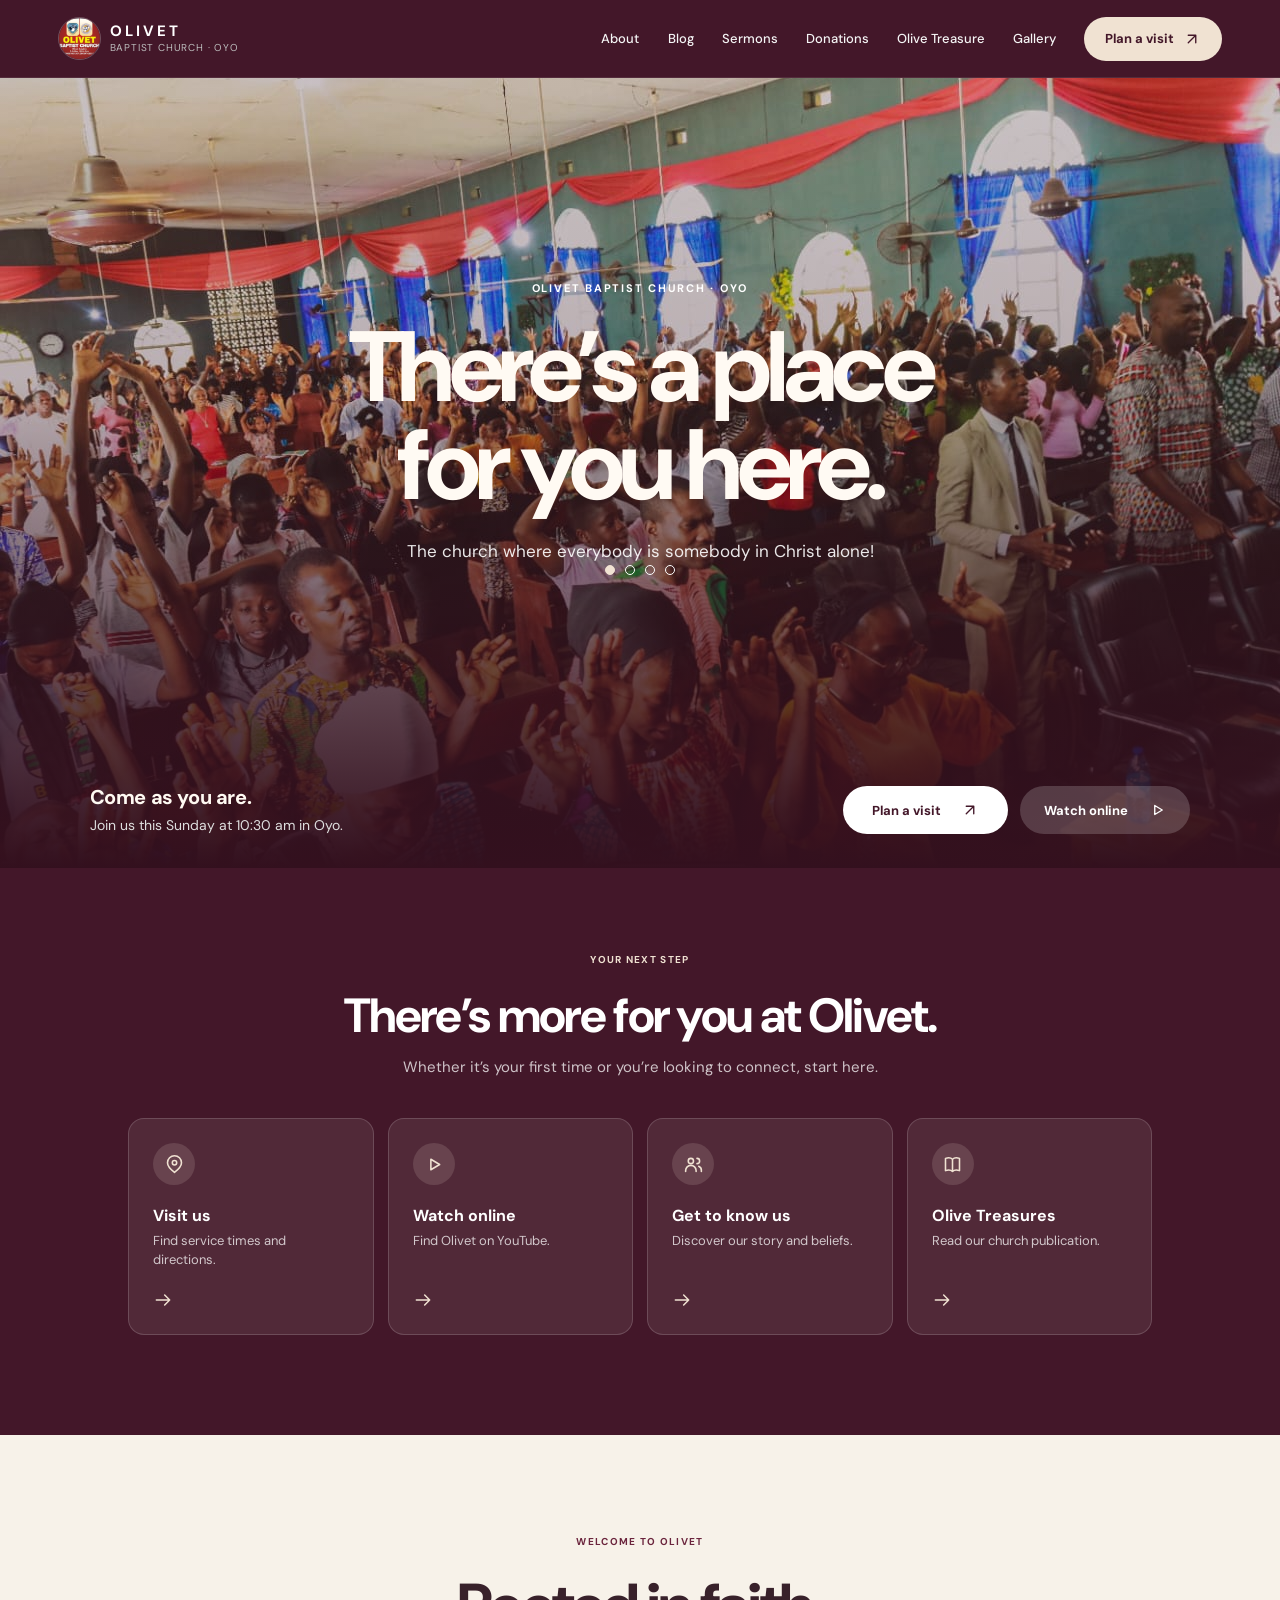
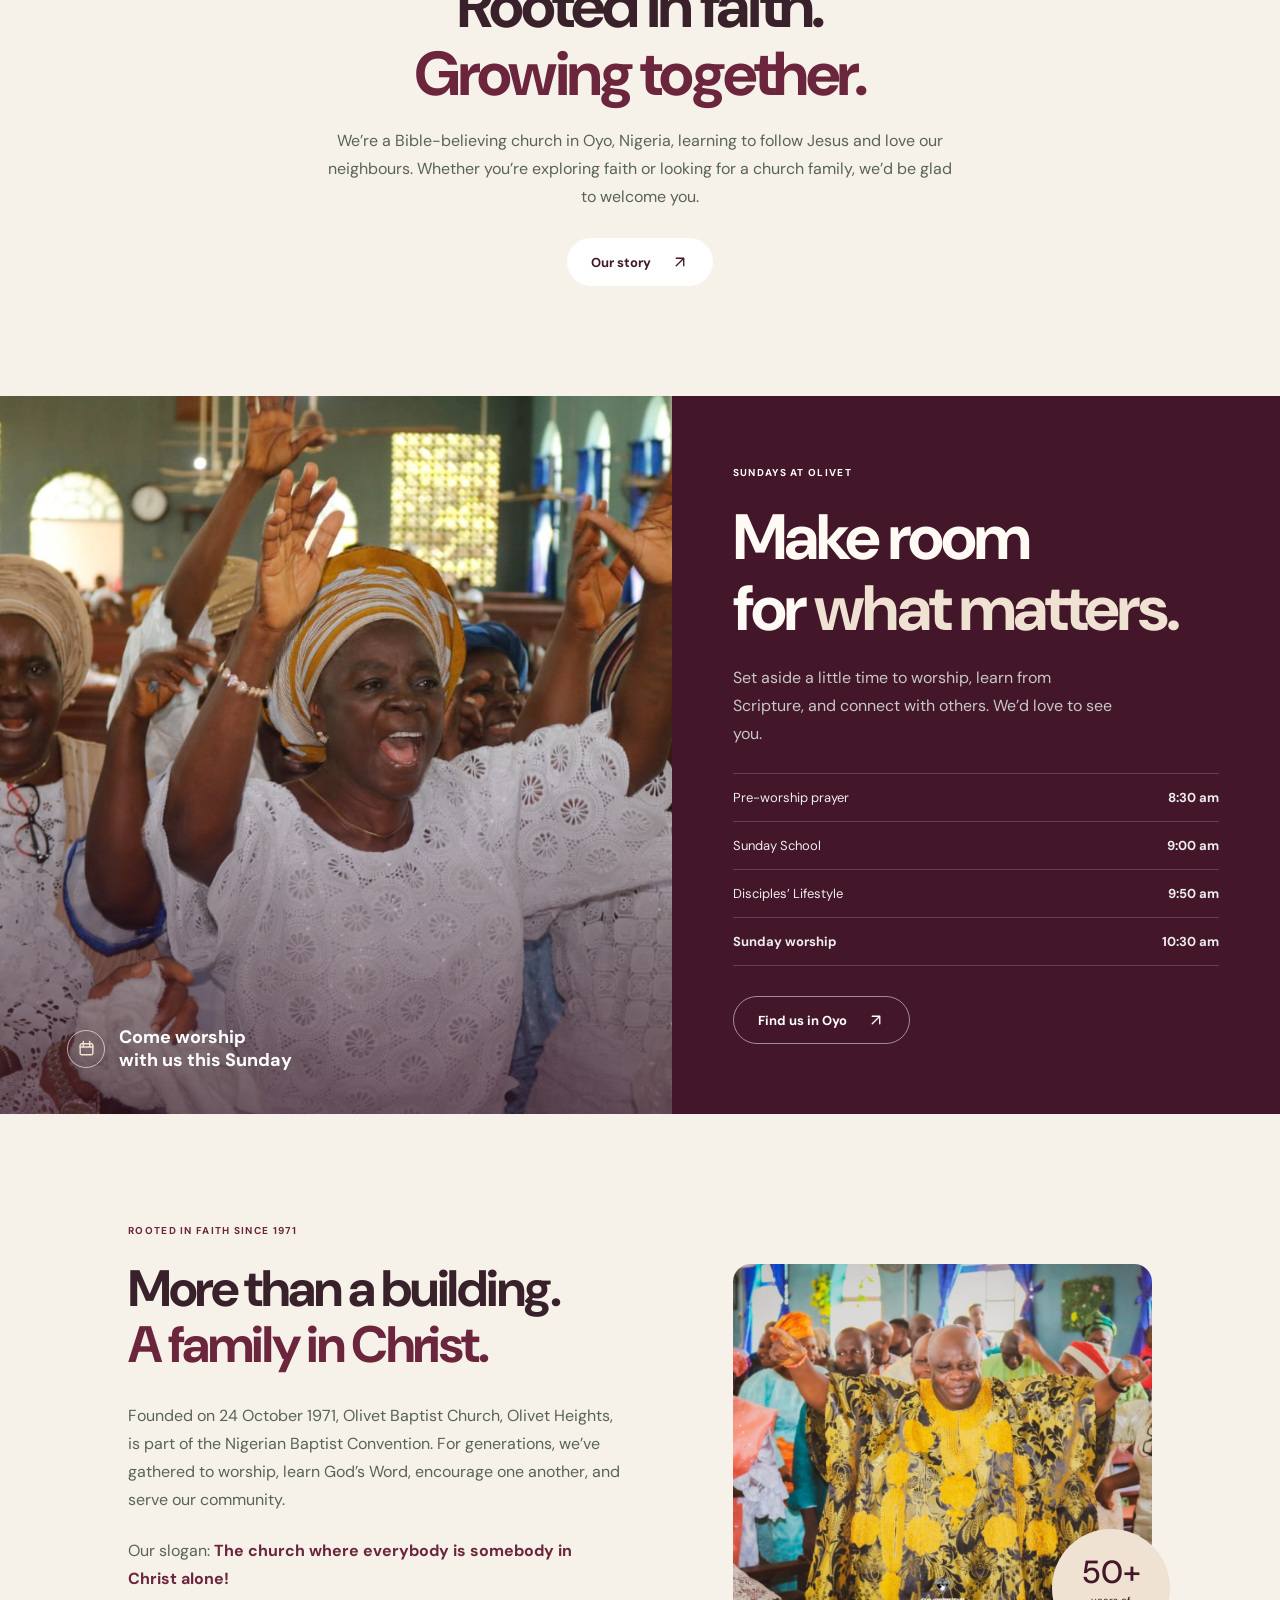
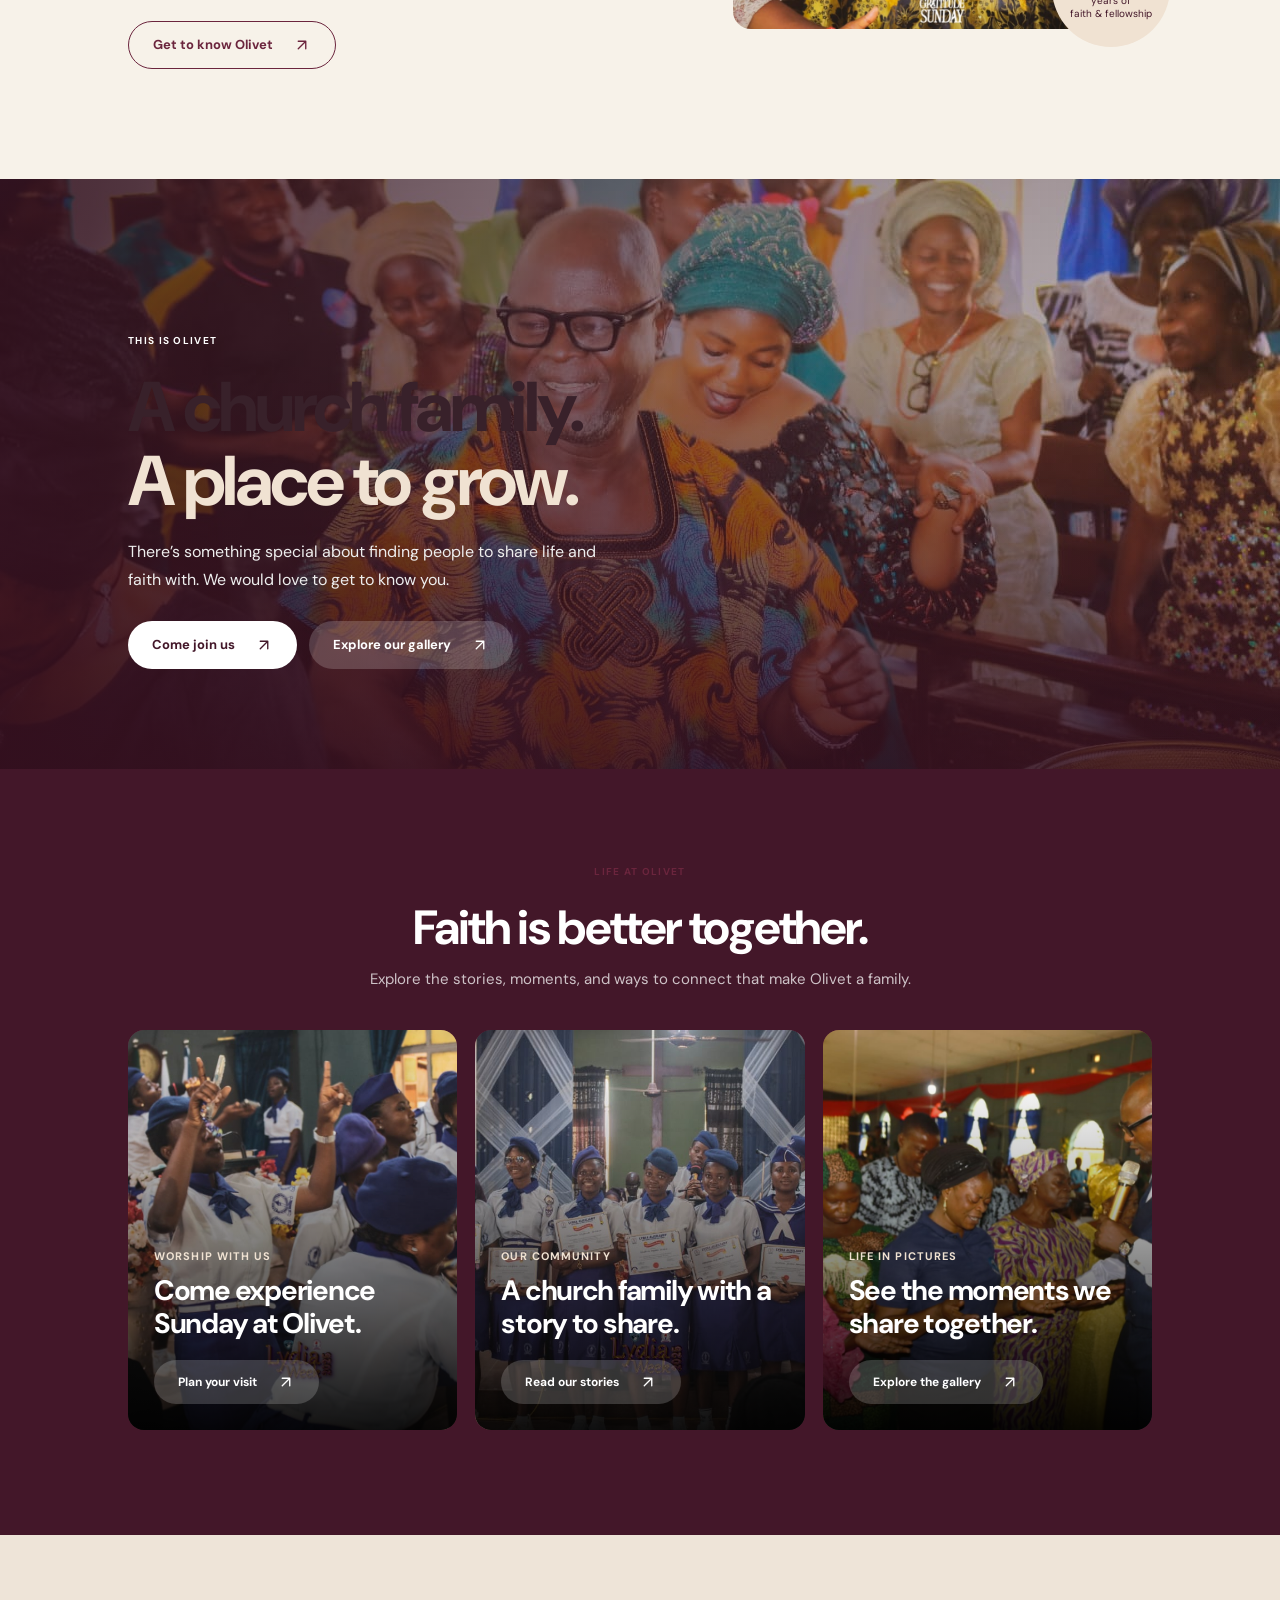
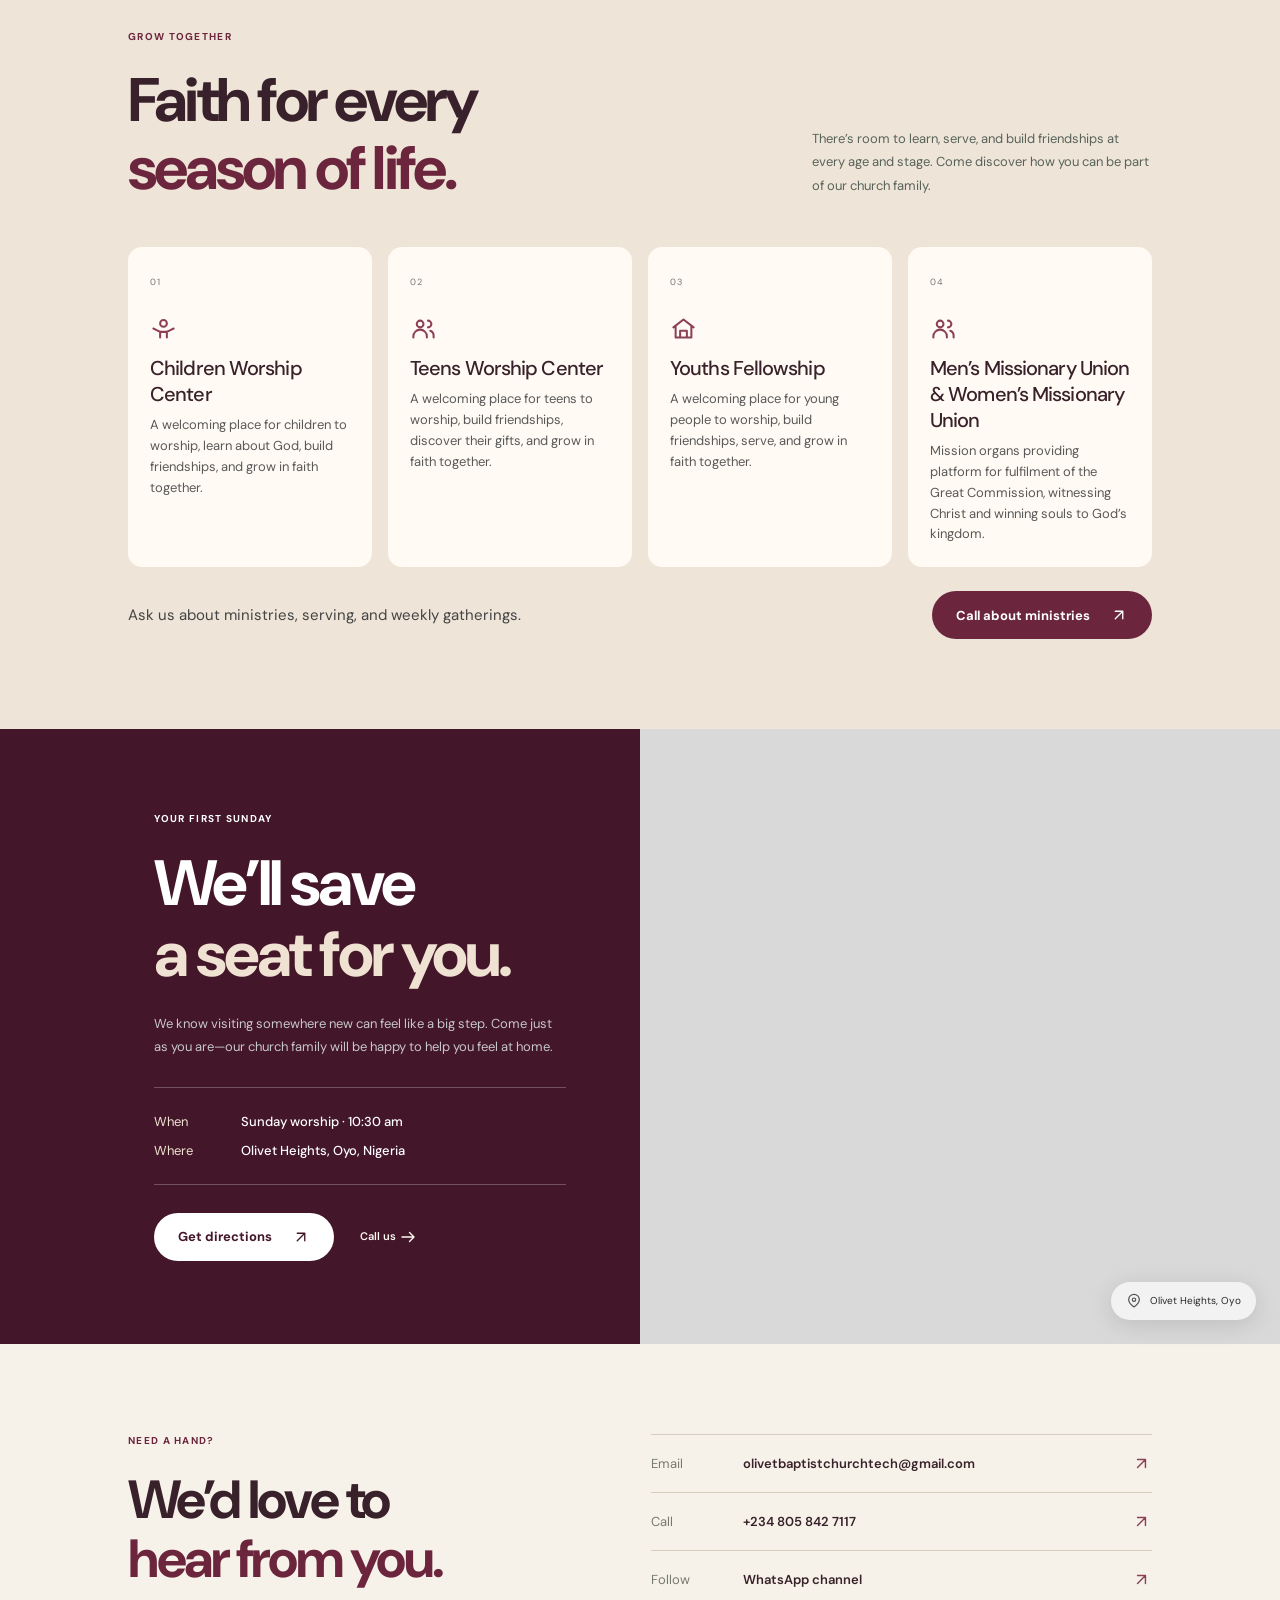
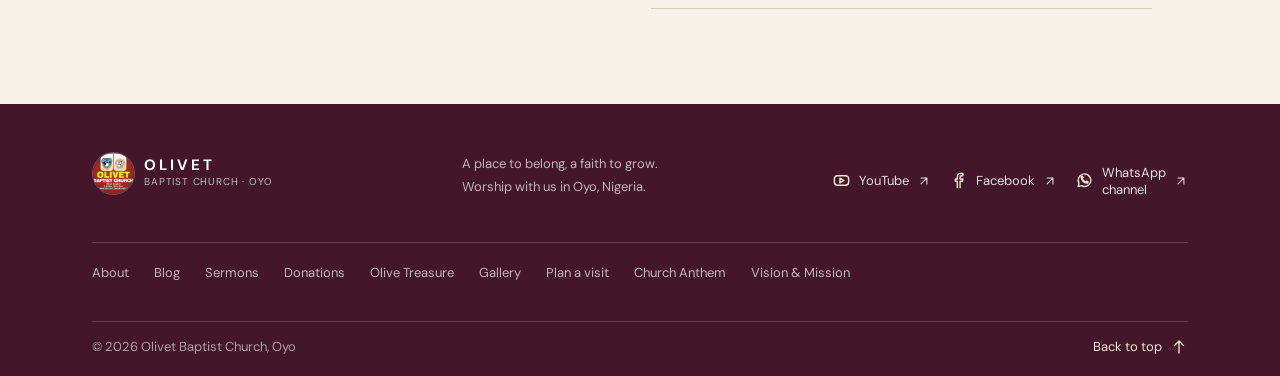
==== commit 96cf1853: "Use consistent sans font and remove eyebrow dashes Co-authored-by: Copilot <223556219+Copilot@users." ====
--- a/index.html
+++ b/index.html
@@ -8,7 +8,7 @@
     <title>Olivet Baptist Church | Oyo</title>
     <link rel="preconnect" href="https://fonts.googleapis.com">
     <link rel="preconnect" href="https://fonts.gstatic.com" crossorigin>
-    <link href="https://fonts.googleapis.com/css2?family=DM+Sans:wght@400;500;600;700&family=Playfair+Display:wght@500;600;700&display=swap" rel="stylesheet">
+    <link href="https://fonts.googleapis.com/css2?family=DM+Sans:wght@400;500;600;700&display=swap" rel="stylesheet">
     <link rel="stylesheet" href="styles.css">
     <script src="script.js" defer></script>
   </head>
--- a/styles.css
+++ b/styles.css
@@ -9,7 +9,7 @@
   --lime: #f0e2d2;
   --clay: #8c4056;
   --white: #fffaf3;
-  --serif: "Playfair Display", Georgia, serif;
+  --serif: var(--sans);
   --sans: "DM Sans", Arial, sans-serif;
 }
 
@@ -117,7 +117,7 @@
   text-transform: uppercase;
 }
 
-.eyebrow > span { display: inline-block; width: 22px; height: 1px; background: currentColor; }
+.eyebrow > span { display: none; }
 .eyebrow-light { color: var(--lime); }
 
 h1, h2, h3, p { margin-top: 0; }
@@ -575,7 +575,7 @@
   --lime: #f0e2d2;
   --clay: #8c4056;
   --white: #fffaf3;
-  --serif: "Playfair Display", Georgia, serif;
+  --serif: var(--sans);
 }
 
 html { scroll-padding-top: 78px; }
@@ -1056,6 +1056,11 @@
   .faq-list summary { min-height: 68px; font-size: 14px; }
 }
 
+@media (max-width: 360px) {
+  .meeting-list > div { align-items: flex-start; flex-direction: column; gap: 6px; }
+  .meeting-list time { white-space: normal; }
+}
+
 @media (prefers-reduced-motion: reduce) {
   .faq-list summary span { transition: none; }
 }
